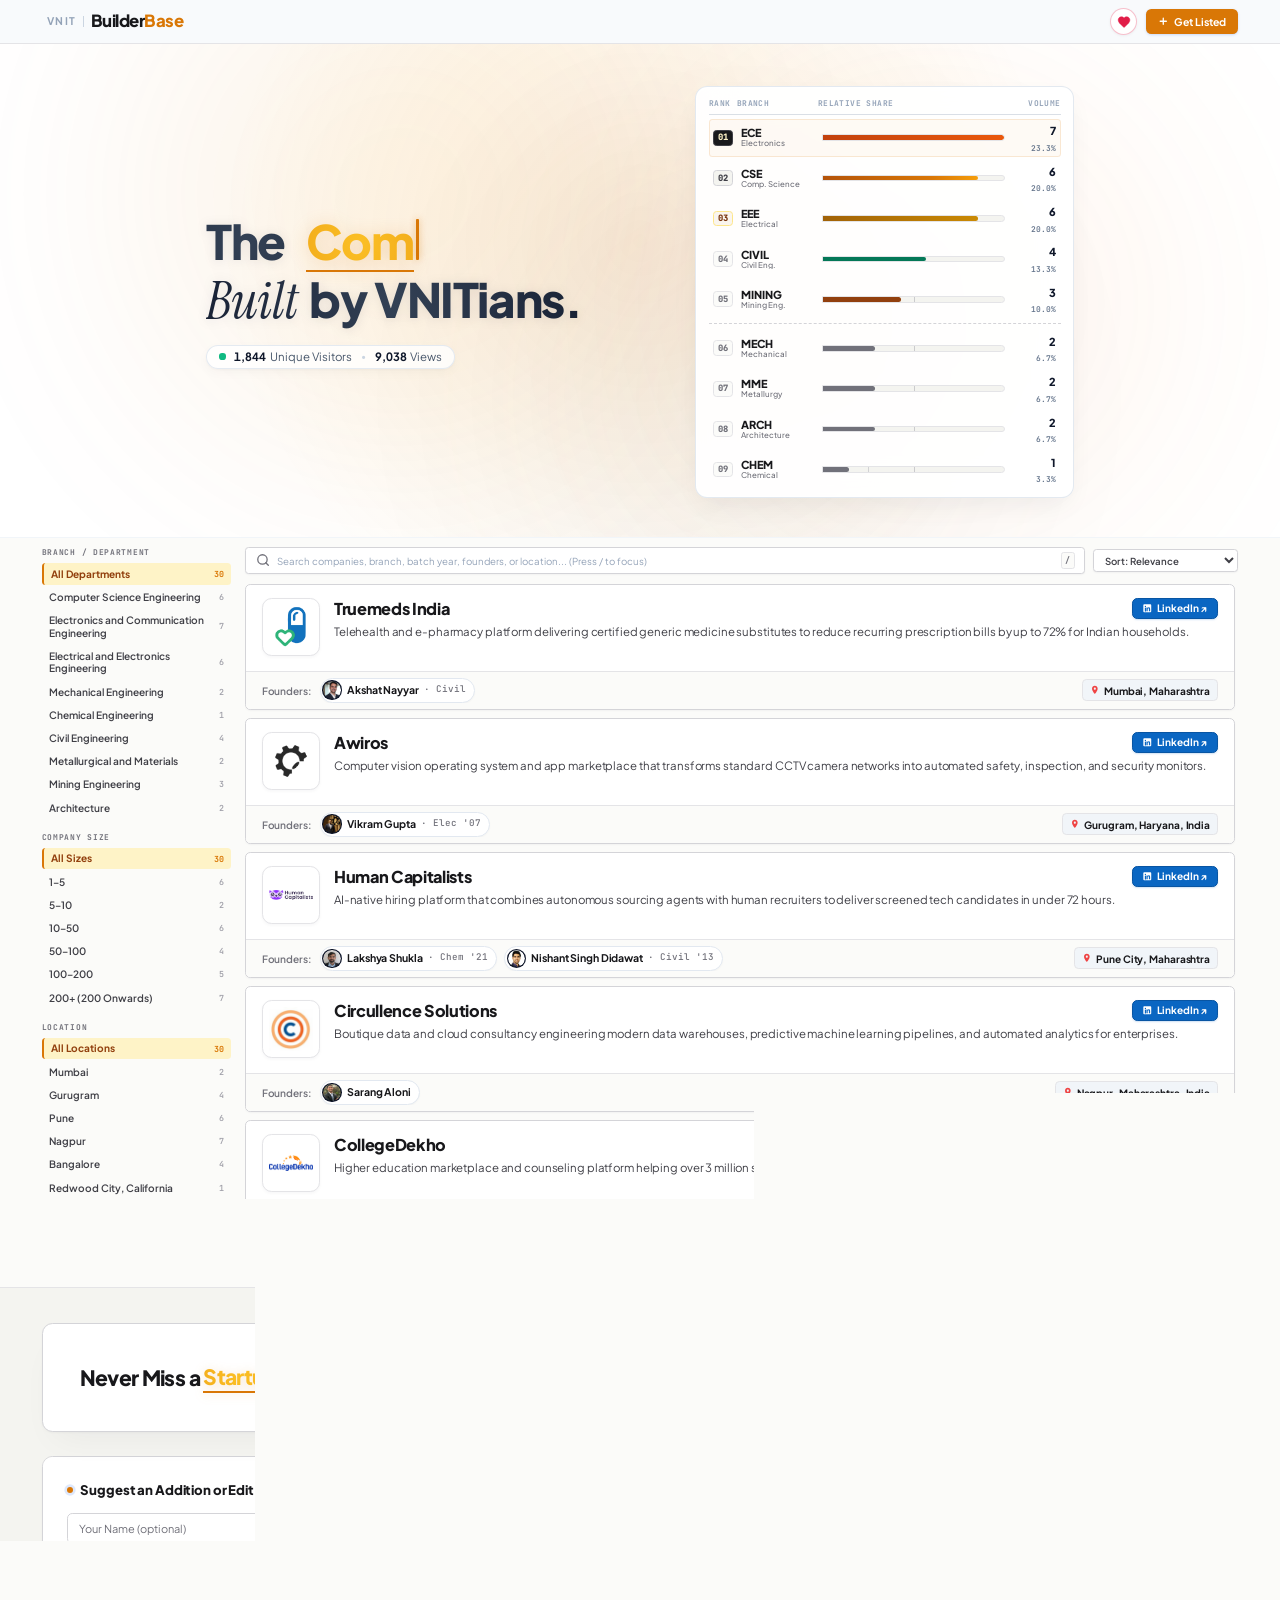
==== index.html @ 5eec4cd0 "Fix CSE leaderboard volume count to 6 and make ranking, volume, and percentage 100% dynamic" ====
<!DOCTYPE html>
<html lang="en">

<head>
  <meta charset="UTF-8">
  <meta name="viewport" content="width=device-width, initial-scale=1.0, viewport-fit=cover">
  <title>VNIT BuilderBase — Startups, Products & Alumni Creators</title>
  <meta name="description"
    content="The definitive discovery base of startups, products, and ventures built by VNIT alumni.">
  <meta name="theme-color" content="#000000">

  <!-- Open Graph -->
  <meta property="og:title" content="VNIT BuilderBase — Startups, Products & Alumni Creators">
  <meta property="og:description"
    content="The definitive discovery base of startups, products, and ventures built by VNIT alumni.">
  <meta property="og:type" content="website">

  <!-- Typography: Plus Jakarta Sans & JetBrains Mono -->
  <link rel="preconnect" href="https://fonts.googleapis.com">
  <link rel="preconnect" href="https://fonts.gstatic.com" crossorigin>
  <link
    href="https://fonts.googleapis.com/css2?family=Instrument+Serif:ital@0;1&family=JetBrains+Mono:wght@400;500;600;700;800&family=Plus+Jakarta+Sans:ital,wght@0,400;0,500;0,600;0,700;0,800;1,400;1,500;1,600;1,700;1,800&display=swap"
    rel="stylesheet">

  <!-- Core Design System Stylesheet -->
  <link rel="stylesheet" href="css/style.css?v=dock_spacing_v3">

  <!-- Production Build: Buy Me a Coffee Integration 2026-10-12 -->
</head>

<body>

  <!-- TOP NAVBAR -->
  <nav class="nav-wrap" aria-label="Main Navigation">
    <div class="nav-inner">
      <div class="nav-left">
        <a href="#" class="brand-home-anchor" id="brandHomeAnchor" onclick="handleBrandHomeClick(event)" aria-label="VNIT BuilderBase Home - Reset Filters">
          <span class="brand-vnit-tag">VNIT</span>
          <span class="brand-product-title">Builder<span class="brand-accent-text">Base</span></span>
        </a>
      </div>
      <div class="nav-actions">
        <button class="btn-support-nav" id="navSupportBtn" onclick="openContributionModal()" title="Support & Keep VNIT Startups Free" aria-label="Support VNIT Startups">
          <svg class="heart-icon-nav" width="16" height="16" viewBox="0 0 24 24" fill="#E11D48" stroke="#E11D48" stroke-width="0.8" aria-hidden="true">
            <path d="M12 21.35l-1.45-1.32C5.4 15.36 2 12.28 2 8.5 2 5.42 4.42 3 7.5 3c1.74 0 3.41.81 4.5 2.09C13.09 3.81 14.76 3 16.5 3 19.48 3 22 5.42 22 8.5c0 3.78-3.4 6.86-8.55 11.54L12 21.35z"/>
          </svg>
        </button>
        <button class="btn-submit btn-submit-nav" id="navSubmitBtn" onclick="openSubmissionModal()">
          <svg width="12" height="12" viewBox="0 0 24 24" fill="none" stroke="currentColor" stroke-width="3"
            stroke-linecap="round" aria-hidden="true">
            <path d="M12 5v14M5 12h14"></path>
          </svg>
          Get Listed
        </button>
      </div>
    </div>
  </nav>

  <!-- HERO WRAPPER WITH PURE SILK GLACIAL AURORA GRADIENT MESH -->
  <div class="hero-wrapper" id="heroWrapper">
    <!-- BACKGROUND AMBIENT STAGE (PURE SMOOTH GLACIAL AURORA GRADIENT + DITHERING NOISE SHIELD) -->
    <div class="ambient-background-stage" id="ambientStage" aria-hidden="true">
      <!-- DITHERING NOISE OVERLAY (PREVENTS GRADIENT BANDING) -->
      <div class="ambient-noise-shield" id="noiseShield"></div>

      <!-- GLACIAL AURORA ORBS (ORGANIC PRIME-NUMBER DURATION CYCLES: 29s, 37s, 43s) -->
      <div class="aurora-orbs-wrap" id="layerAurora">
        <div class="aurora-orb orb-cobalt"></div>
        <div class="aurora-orb orb-cyan"></div>
        <div class="aurora-orb orb-violet"></div>
      </div>

      <!-- INTERACTIVE CURSOR SPOTLIGHT WAKE (HOVERS AND MOVES WITH MOUSE) -->
      <div class="spotlight-wrap" id="layerSpotlight"></div>
    </div>

    <header class="hero-container" id="heroContainer">
      <div class="hero-left-col">
        <h1 class="hero-headline" id="mainHeroHeadline">
          <span class="headline-plane-static headline-word-the" id="planeTop">The</span>
          <span class="headline-dynamic-wrap"><span class="headline-accent-plane" id="heroDynamicWord">Startups</span><span class="hero-typing-caret" id="heroCaret" aria-hidden="true"></span></span><br>
          <span class="headline-plane-static" id="planeBottom"><em class="headline-word-built">Built</em> by VNITians.</span>
        </h1>

        <!-- Live Social Proof Telemetry Badge -->
        <div class="hero-telemetry-badge" id="heroTelemetryBadge">
          <span class="telemetry-live-dot" aria-hidden="true"></span>
          <span class="telemetry-stat"><strong id="uniqueVisitorsCounter">1,843</strong> Unique Visitors</span>
          <span class="telemetry-sep">•</span>
          <span class="telemetry-stat"><strong id="pageViewsCounter">8,995</strong> Views</span>
        </div>
      </div>

      <!-- 9-DEPARTMENT FOUNDER TELEMETRY LEADERBOARD -->
      <section class="hero-leaderboard-wrap" id="heroLeaderboardWrap" aria-label="Startups by Branch Leaderboard">
        <div class="leaderboard-card">
          <div class="leaderboard-col-heads">
            <span>RANK</span>
            <span>BRANCH</span>
            <span>RELATIVE SHARE</span>
            <span class="col-head-r">VOLUME</span>
          </div>

          <div class="leaderboard-list" id="heroLeaderboardList">
            <!-- 01. ECE -->
            <div class="leaderboard-row is-leader">
              <span class="leaderboard-rank rank-01">01</span>
              <div class="leaderboard-branch-info">
                <span class="leaderboard-branch-code">ECE</span>
                <span class="leaderboard-branch-sub">Electronics</span>
              </div>
              <div class="leaderboard-track">
                <div class="leaderboard-bar bar-ece" data-pct="100" data-count="7" style="width: 100%;"></div>
              </div>
              <div class="leaderboard-metrics">
                <span class="leaderboard-val-count">7</span><br>
                <span class="leaderboard-val-share">23.3%</span>
              </div>
            </div>

            <!-- 02. CSE -->
            <div class="leaderboard-row is-leader">
              <span class="leaderboard-rank rank-02">02</span>
              <div class="leaderboard-branch-info">
                <span class="leaderboard-branch-code">CSE</span>
                <span class="leaderboard-branch-sub">Comp. Science</span>
              </div>
              <div class="leaderboard-track">
                <div class="leaderboard-bar bar-cse" data-pct="85.7" data-count="6" style="width: 85.7%;"></div>
              </div>
              <div class="leaderboard-metrics">
                <span class="leaderboard-val-count">6</span><br>
                <span class="leaderboard-val-share">20.0%</span>
              </div>
            </div>

            <!-- 03. EEE -->
            <div class="leaderboard-row">
              <span class="leaderboard-rank rank-03">03</span>
              <div class="leaderboard-branch-info">
                <span class="leaderboard-branch-code">EEE</span>
                <span class="leaderboard-branch-sub">Electrical</span>
              </div>
              <div class="leaderboard-track">
                <div class="leaderboard-bar bar-eee" data-pct="85.7" data-count="6" style="width: 85.7%;"></div>
              </div>
              <div class="leaderboard-metrics">
                <span class="leaderboard-val-count">6</span><br>
                <span class="leaderboard-val-share">20.0%</span>
              </div>
            </div>

            <!-- 04. CIVIL -->
            <div class="leaderboard-row">
              <span class="leaderboard-rank rank-standard">04</span>
              <div class="leaderboard-branch-info">
                <span class="leaderboard-branch-code">CIVIL</span>
                <span class="leaderboard-branch-sub">Civil Eng.</span>
              </div>
              <div class="leaderboard-track">
                <div class="leaderboard-bar bar-civil" data-pct="57.1" data-count="4" style="width: 57.1%;"></div>
              </div>
              <div class="leaderboard-metrics">
                <span class="leaderboard-val-count">4</span><br>
                <span class="leaderboard-val-share">13.3%</span>
              </div>
            </div>

            <!-- 05. MINING -->
            <div class="leaderboard-row">
              <span class="leaderboard-rank rank-standard">05</span>
              <div class="leaderboard-branch-info">
                <span class="leaderboard-branch-code">MINING</span>
                <span class="leaderboard-branch-sub">Mining Eng.</span>
              </div>
              <div class="leaderboard-track">
                <div class="leaderboard-bar bar-mining" data-pct="42.9" data-count="3" style="width: 42.9%;"></div>
              </div>
              <div class="leaderboard-metrics">
                <span class="leaderboard-val-count">3</span><br>
                <span class="leaderboard-val-share">10.0%</span>
              </div>
            </div>

            <!-- Dashed Tier Divider -->
            <div class="leaderboard-tier-divider"></div>

            <!-- 06. MECH -->
            <div class="leaderboard-row">
              <span class="leaderboard-rank rank-standard">06</span>
              <div class="leaderboard-branch-info">
                <span class="leaderboard-branch-code">MECH</span>
                <span class="leaderboard-branch-sub">Mechanical</span>
              </div>
              <div class="leaderboard-track">
                <div class="leaderboard-bar bar-mech" data-pct="28.6" data-count="2" style="width: 28.6%;"></div>
              </div>
              <div class="leaderboard-metrics">
                <span class="leaderboard-val-count">2</span><br>
                <span class="leaderboard-val-share">6.7%</span>
              </div>
            </div>

            <!-- 07. MME -->
            <div class="leaderboard-row">
              <span class="leaderboard-rank rank-standard">07</span>
              <div class="leaderboard-branch-info">
                <span class="leaderboard-branch-code">MME</span>
                <span class="leaderboard-branch-sub">Metallurgy</span>
              </div>
              <div class="leaderboard-track">
                <div class="leaderboard-bar bar-mme" data-pct="28.6" data-count="2" style="width: 28.6%;"></div>
              </div>
              <div class="leaderboard-metrics">
                <span class="leaderboard-val-count">2</span><br>
                <span class="leaderboard-val-share">6.7%</span>
              </div>
            </div>

            <!-- 08. ARCH -->
            <div class="leaderboard-row">
              <span class="leaderboard-rank rank-standard">08</span>
              <div class="leaderboard-branch-info">
                <span class="leaderboard-branch-code">ARCH</span>
                <span class="leaderboard-branch-sub">Architecture</span>
              </div>
              <div class="leaderboard-track">
                <div class="leaderboard-bar bar-arch" data-pct="28.6" data-count="2" style="width: 28.6%;"></div>
              </div>
              <div class="leaderboard-metrics">
                <span class="leaderboard-val-count">2</span><br>
                <span class="leaderboard-val-share">6.7%</span>
              </div>
            </div>

            <!-- 09. CHEM -->
            <div class="leaderboard-row">
              <span class="leaderboard-rank rank-standard">09</span>
              <div class="leaderboard-branch-info">
                <span class="leaderboard-branch-code">CHEM</span>
                <span class="leaderboard-branch-sub">Chemical</span>
              </div>
              <div class="leaderboard-track">
                <div class="leaderboard-bar bar-chem" data-pct="14.3" data-count="1" style="width: 14.3%;"></div>
              </div>
              <div class="leaderboard-metrics">
                <span class="leaderboard-val-count">1</span><br>
                <span class="leaderboard-val-share">3.3%</span>
              </div>
            </div>
          </div>
        </div>
      </section>
    </header>
  </div>

  <!-- 3-COLUMN WORKBENCH -->
  <main class="main-workbench" id="mainWorkbench">

    <!-- LEFT FACET FILTER RAIL -->
    <aside class="filter-rail" aria-label="Filters Rail">

      <!-- 1. Branch / Department -->
      <div>
        <div class="filter-group-title">Branch / Department</div>
        <div class="facet-list">
          <div class="facet-item active" onclick="toggleFacet('branch', 'ALL')">
            <span>All Departments</span>
            <span class="facet-count" id="branchAllCount">32</span>
          </div>
          <div class="facet-item" onclick="toggleFacet('branch', 'Computer Science')">
            <span>Computer Science Engineering</span>
            <span class="facet-count" id="branchCSECount">8</span>
          </div>
          <div class="facet-item" onclick="toggleFacet('branch', 'Electronics')">
            <span>Electronics and Communication Engineering</span>
            <span class="facet-count" id="branchECECount">7</span>
          </div>
          <div class="facet-item" onclick="toggleFacet('branch', 'Electrical')">
            <span>Electrical and Electronics Engineering</span>
            <span class="facet-count" id="branchEEECount">6</span>
          </div>
          <div class="facet-item" onclick="toggleFacet('branch', 'Mechanical')">
            <span>Mechanical Engineering</span>
            <span class="facet-count" id="branchMechCount">2</span>
          </div>
          <div class="facet-item" onclick="toggleFacet('branch', 'Chemical')">
            <span>Chemical Engineering</span>
            <span class="facet-count" id="branchChemCount">1</span>
          </div>
          <div class="facet-item" onclick="toggleFacet('branch', 'Civil')">
            <span>Civil Engineering</span>
            <span class="facet-count" id="branchCivilCount">4</span>
          </div>
          <div class="facet-item" onclick="toggleFacet('branch', 'Metallurgy')">
            <span>Metallurgical and Materials</span>
            <span class="facet-count" id="branchMetCount">2</span>
          </div>
          <div class="facet-item" onclick="toggleFacet('branch', 'Mining')">
            <span>Mining Engineering</span>
            <span class="facet-count" id="branchMiningCount">3</span>
          </div>
          <div class="facet-item" onclick="toggleFacet('branch', 'Architecture')">
            <span>Architecture</span>
            <span class="facet-count" id="branchArchCount">2</span>
          </div>
        </div>
      </div>

      <!-- 2. Company Size -->
      <div>
        <div class="filter-group-title">Company Size</div>
        <div class="facet-list">
          <div class="facet-item active" onclick="toggleFacet('team', 'ALL')">
            <span>All Sizes</span>
            <span class="facet-count" id="teamAllCount">32</span>
          </div>
          <div class="facet-item" onclick="toggleFacet('team', '1-5')">
            <span>1–5</span>
            <span class="facet-count" id="team15Count">6</span>
          </div>
          <div class="facet-item" onclick="toggleFacet('team', '5-10')">
            <span>5–10</span>
            <span class="facet-count" id="team510Count">2</span>
          </div>
          <div class="facet-item" onclick="toggleFacet('team', '10-50')">
            <span>10–50</span>
            <span class="facet-count" id="team1050Count">8</span>
          </div>
          <div class="facet-item" onclick="toggleFacet('team', '50-100')">
            <span>50–100</span>
            <span class="facet-count" id="team50100Count">4</span>
          </div>
          <div class="facet-item" onclick="toggleFacet('team', '100-200')">
            <span>100–200</span>
            <span class="facet-count" id="team100200Count">5</span>
          </div>
          <div class="facet-item" onclick="toggleFacet('team', '200+')">
            <span>200+ (200 Onwards)</span>
            <span class="facet-count" id="team200Count">7</span>
          </div>
        </div>
      </div>

      <!-- 3. Location -->
      <div>
        <div class="filter-group-title">Location</div>
        <div class="facet-list">
          <div class="facet-item active" onclick="toggleFacet('location', 'ALL')">
            <span>All Locations</span>
            <span class="facet-count" id="locAllCount">32</span>
          </div>
          <div class="facet-item" onclick="toggleFacet('location', 'Mumbai')">
            <span>Mumbai</span>
            <span class="facet-count" id="locMumbaiCount">2</span>
          </div>
          <div class="facet-item" onclick="toggleFacet('location', 'Gurugram')">
            <span>Gurugram</span>
            <span class="facet-count" id="locGurugramCount">4</span>
          </div>
          <div class="facet-item" onclick="toggleFacet('location', 'Pune')">
            <span>Pune</span>
            <span class="facet-count" id="locPuneCount">8</span>
          </div>
          <div class="facet-item" onclick="toggleFacet('location', 'Nagpur')">
            <span>Nagpur</span>
            <span class="facet-count" id="locNagpurCount">7</span>
          </div>
          <div class="facet-item" onclick="toggleFacet('location', 'Bangalore')">
            <span>Bangalore</span>
            <span class="facet-count" id="locBangaloreCount">6</span>
          </div>
          <div class="facet-item" onclick="toggleFacet('location', 'Redwood City, California')">
            <span>Redwood City, California</span>
            <span class="facet-count" id="locRedwoodCount">1</span>
          </div>
        </div>
      </div>

    </aside>

    <!-- CENTER STREAM (Stage 1 Cards Feed) -->
    <section class="stream-container">
      
      <!-- CONTEXTUAL SEARCH & SORT TOOLBAR ON TOP OF STAGE 1 LIST -->
      <div class="stream-toolbar">
        <div class="stream-search-wrap">
          <div class="stream-search-icon">
            <svg width="16" height="16" viewBox="0 0 24 24" fill="none" stroke="currentColor" stroke-width="2.2"
              stroke-linecap="round" stroke-linejoin="round">
              <circle cx="11" cy="11" r="8"></circle>
              <line x1="21" y1="21" x2="16.65" y2="16.65"></line>
            </svg>
          </div>
          <input type="text" id="searchInput" class="stream-search-input"
            placeholder="Search companies, branch, batch year, founders, or location... (Press / to focus)"
            oninput="executeSearch()" autocomplete="off">
          <kbd class="stream-search-kbd">/</kbd>
        </div>

        <div class="mobile-controls-row">
          <!-- Mobile Filter Trigger -->
          <button class="btn-filter-mobile" id="mobileFilterTriggerBtn" onclick="openMobileFilterModal()">
            <svg width="18" height="18" viewBox="0 0 24 24" fill="none" stroke="currentColor" stroke-width="2"><line x1="4" y1="21" x2="4" y2="14"></line><line x1="4" y1="10" x2="4" y2="3"></line><line x1="12" y1="21" x2="12" y2="12"></line><line x1="12" y1="8" x2="12" y2="3"></line><line x1="20" y1="21" x2="20" y2="16"></line><line x1="20" y1="12" x2="20" y2="3"></line><line x1="1" y1="14" x2="7" y2="14"></line><line x1="9" y1="8" x2="15" y2="8"></line><line x1="17" y1="16" x2="23" y2="16"></line></svg>
            Filters <span id="mobileActiveCount" style="background:#E2E8F0; padding:2px 6px; border-radius:6px; font-size:12px; margin-left:4px; display:none;">0</span>
          </button>

          <div class="stream-sort-wrap">
            <select class="sort-select" id="sortSelect" onchange="handleSortChange(this.value)">
              <option value="relevance">Sort: Relevance</option>
              <option value="latest">Sort: Latest to Oldest</option>
              <option value="oldest">Sort: Oldest to Latest</option>
              <option value="alphabetical">Sort: Alphabetical (A-Z)</option>
            </select>
          </div>
        </div>
      </div>

      <div class="stream-cards-list" id="cardsContainer">
        <!-- Injected via JavaScript Render Engine -->
      </div>
    </section>

    <!-- 3. RIGHT STAGE 2 IN-PLACE INSPECTION PANE (Desktop Side-Column / Mobile Native Bottom Sheet) -->
    <aside class="inspection-column" id="inspectionDrawer" aria-label="Startup Details Inspection Panel" onclick="if (event.target === this) closeDrawer();">
      <div class="inspection-column-inner" id="drawerSheet" onclick="event.stopPropagation();">
        <div class="stage2-grip" aria-hidden="true" onclick="if (window.innerWidth <= 960) closeDrawer();"></div>
        <!-- Header -->
        <div class="stage2-header" id="drawerHeader">
          <div id="drawerTitleBlock" style="display: flex; align-items: center; gap: 14px;">
            <div id="stage2LogoTile" class="card-monogram-tile" style="width: 46px; height: 46px; flex-shrink: 0; background: #FFFFFF; padding: 4px; border: 1px solid #E2E8F0; border-radius: 8px;">
              <img id="stage2LogoImg" src="./assets/logos/truemeds-india.png" alt="Company Logo" class="card-logo-img" style="object-fit: contain; width: 100%; height: 100%;">
            </div>
            <div>
              <h2 class="stage2-title" id="stage2Title">Truemeds India</h2>
            </div>
          </div>
          <button class="stage2-close-btn" onclick="closeDrawer()" title="Close Inspection (Esc)">✕</button>
        </div>

        <!-- Body -->
        <div class="stage2-body" id="drawerBodyContent">
          <!-- Injected dynamically via renderDrawer() -->
        </div>

        <!-- Footer -->
        <div class="stage2-footer" id="drawerFooterContent">
          <!-- Injected dynamically via renderDrawer() -->
        </div>
      </div>
    </aside>

  </main>

  <!-- DEDICATED COMMUNITY ECOSYSTEM DOCK (Attached at the end) -->
  <footer class="ecosystem-dock-section" id="communityDock">
    <div class="ecosystem-dock-inner">

      <!-- 1. The VNIT Dispatch (Newsletter Callout - Architectural Studio Ledger) -->
      <div class="studio-dispatch-card" id="newsletterCard">
        <!-- Left: Editorial Context & Narrative -->
        <div class="dispatch-left" id="dispatchLeftContent">
          <h2 class="dispatch-title">Never Miss a <span class="dispatch-dynamic-wrap"><span class="dispatch-accent-plane" id="dispatchDynamicWord">Startup</span><span class="dispatch-typing-caret" id="dispatchCaret" aria-hidden="true"></span></span> <em class="headline-word-built">Built</em> by a VNITian.</h2>
        </div>

        <!-- Right: Architectural Action Capsule -->
        <div class="dispatch-right" id="dispatchRightContent">
          <!-- Active Form Capsule (Architecture 1: Adaptive Morph) -->
          <form class="dispatch-capsule" id="newsletterFormCapsule" onsubmit="handleNewsletterSubmit(event)">
            <div class="dispatch-input-wrap">
              <div class="dispatch-icon" aria-hidden="true">
                <svg width="17" height="17" viewBox="0 0 24 24" fill="none" stroke="currentColor" stroke-width="2" stroke-linecap="round" stroke-linejoin="round">
                  <rect width="20" height="16" x="2" y="4" rx="2"></rect>
                  <path d="m22 7-8.97 5.7a1.94 1.94 0 0 1-2.06 0L2 7"></path>
                </svg>
              </div>
              <input type="email" id="newsletterEmail" class="dispatch-input" required
                placeholder="your.name@gmail.com" autocomplete="email">
            </div>
            <button type="submit" class="dispatch-action-btn" id="newsletterSubmitBtn">
              <span>Send me Updates</span>
              <svg width="14" height="14" viewBox="0 0 24 24" fill="none" stroke="currentColor" stroke-width="2.5"><path d="M5 12h14M12 5l7 7-7 7"></path></svg>
            </button>
          </form>
        </div>

        <!-- Confirmed In-Situ State (Shows ONLY REGISTRATION CONFIRMED & You're on the list.) -->
        <div class="dispatch-success-slate" id="newsletterSuccessState">
          <div class="dispatch-success-kicker">
            <span class="dispatch-success-dot"></span>
            <span>REGISTRATION CONFIRMED</span>
          </div>
          <div class="dispatch-success-title">You're on the list.</div>
          <button type="button" class="dispatch-change-email-btn" onclick="resetNewsletterForm()">Change email</button>
        </div>
      </div>

      <!-- 2. Finalized Variation 14: Unified Split Command Dock -->
      <div class="unified-dock-card">
        <div class="dock-split-body">
          
          <!-- Suggest an Addition or Edit (Community & Directory Team Flow) -->
          <div class="dock-left-panel">
            <div class="dock-panel-header">
              <div class="dock-panel-title">
                <span class="dock-dot-indicator blue"></span>
                <span>Suggest an Addition or Edit</span>
              </div>
              <span class="dock-badge-pill blue">COMMUNITY DESK</span>
            </div>

            <!-- Form Body Wrap -->
            <div id="feedbackFormWrap" style="display: flex; flex-direction: column; gap: 12px;">
              <!-- Step 1: Identity Row (Name & Email) -->
              <div class="dock-meta-row">
                <input type="text" id="feedbackName" class="dock-sub-input" placeholder="Your Name (optional)">
                <input type="email" id="feedbackEmail" class="dock-sub-input" placeholder="Email / Gmail (for reply)">
              </div>

              <!-- Step 2: Message Canvas -->
              <div class="hero-compose-box">
                <textarea id="feedbackInput" class="dock-hero-textarea" rows="4" placeholder="Spotted an unlisted founder, a batch correction, or have feedback? Share your notes with the directory team..."></textarea>
              </div>

              <!-- Step 3: Action Row (Send Button) -->
              <div class="dock-action-row">
                <button type="button" class="dock-anchored-btn" id="feedbackSubmitBtn" onclick="sendMakerFeedback()">
                  Send to Team ↗
                </button>
              </div>
            </div>

            <!-- In-situ Confirmation State (Smooth in-place confirmation, zero browser alert popups) -->
            <div class="dispatch-success-slate" id="feedbackSuccessState" style="display:none; padding: 20px 16px; flex-direction:column; align-items:flex-start; gap:8px;">
              <div class="dispatch-success-kicker">
                <span class="dispatch-success-dot"></span>
                <span>NOTE RECEIVED</span>
              </div>
              <div class="dispatch-success-title" style="font-size:17px;">Thanks! We've received your note.</div>
              <p style="color:var(--ink-secondary); font-size:13px; line-height:1.4; margin:4px 0 12px 0;">Our directory team reviews community suggestions regularly and will follow up if you left your email.</p>
              <button type="button" class="dispatch-change-email-btn" onclick="resetMakerFeedback()">Send another note</button>
            </div>
          </div>

        </div>
      </div>

    </div>

    <!-- Institutional Footer Bar with Compliance Links -->
    <div class="site-footer">
      <div class="footer-inner">
        <div class="footer-institution">VISVESVARAYA NATIONAL INSTITUTE OF TECHNOLOGY</div>
        <div class="footer-legal-links">
          <a href="javascript:void(0)" onclick="openLegalModal('terms')">Terms of Service</a>
          <span class="footer-dot" aria-hidden="true">•</span>
          <a href="javascript:void(0)" onclick="openLegalModal('privacy')">Privacy Policy</a>
          <span class="footer-dot" aria-hidden="true">•</span>
          <a href="javascript:void(0)" onclick="openLegalModal('refund')">Refund & Cancellation</a>
          <span class="footer-dot" aria-hidden="true">•</span>
          <a href="javascript:void(0)" onclick="openLegalModal('contact')">Contact Us</a>
        </div>
      </div>
      <div class="footer-byline-bar">
        <span class="byline-prefix">Designed &amp; built by</span>
        <button type="button" class="byline-maker-btn" onclick="openColophonModal()" aria-label="About the Maker Nandan Bhole">Nandan Bhole</button>
      </div>
    </div>
  </footer>

  <!-- SUBMISSION MODAL (Variation 01: Architectural Studio Ledger) -->
  <div class="modal-backdrop" id="submissionModal" onclick="closeSubmissionModal(event)">
    <div class="modal-container modal-studio" role="dialog" aria-modal="true" aria-labelledby="submissionModalTitle"
      onclick="event.stopPropagation()">
      <button type="button" class="studio-close-btn" onclick="closeSubmissionModal()" aria-label="Close">&times;</button>

      <!-- Left Rail: Architectural Context (No Quality Verified block) -->
      <div class="studio-left">
        <div>
          <h2 class="studio-title" id="submissionModalTitle">Get your startup listed. 30 seconds.</h2>
          <p class="studio-sub" id="submissionModalSub">Takes under 30 seconds. Join 30+ alumni founders putting VNIT on the global startup frontier.</p>
        </div>
      </div>

      <!-- Right Rail: Form and In-Situ Success Transition -->
      <div class="studio-right">
        <!-- Step 1: four details, top to bottom -->
        <form id="submissionForm" onsubmit="handleStartupSubmission(event)">
          <!-- Honeypot -->
          <input type="text" id="anti_spam_fax" style="display:none;" tabindex="-1" autocomplete="off">

          <div class="studio-group">
            <div class="studio-label-row">
              <label class="studio-label" for="sub_name">Your name</label>
              <span class="studio-hint">01</span>
            </div>
            <input type="text" id="sub_name" class="studio-input" required maxlength="80" autocomplete="name"
              placeholder="e.g. Rahul Sharma">
          </div>

          <div class="studio-group">
            <div class="studio-label-row">
              <label class="studio-label" for="sub_company_name">Startup name</label>
              <span class="studio-hint">02</span>
            </div>
            <input type="text" id="sub_company_name" class="studio-input" required maxlength="120"
              autocomplete="organization" placeholder="e.g. Orbital Dynamics">
          </div>

          <div class="studio-group">
            <div class="studio-label-row">
              <label class="studio-label" for="sub_website">Website link</label>
              <span class="studio-hint">03</span>
            </div>
            <input type="text" inputmode="url" id="sub_website" class="studio-input" required maxlength="200"
              autocomplete="url" placeholder="orbitaldynamics.space" oninput="this.setCustomValidity('')">
          </div>

          <div class="studio-group">
            <div class="studio-label-row">
              <label class="studio-label" for="sub_email">Your Gmail / email</label>
              <span class="studio-hint">04</span>
            </div>
            <input type="email" id="sub_email" class="studio-input" required maxlength="120" autocomplete="email"
              placeholder="rahul@gmail.com">
          </div>

          <div class="form-error" id="submissionError" role="alert" hidden></div>

          <button type="submit" class="studio-btn" id="submitFormBtn">
            <span>Submit for Listing</span>
            <svg width="14" height="14" viewBox="0 0 24 24" fill="none" stroke="currentColor" stroke-width="2.5"><path d="M5 12h14M12 5l7 7-7 7"></path></svg>
          </button>
        </form>

        <!-- Step 2: confirmation, shown in place of the form -->
        <div class="submit-success" id="submissionSuccess" hidden>
          <!-- Visual Trust Symbol 1: Encapsulated Emerald Checkmark with soft halo -->
          <div class="submit-success-icon" aria-hidden="true">
            <svg width="24" height="24" viewBox="0 0 24 24" fill="none" stroke="currentColor" stroke-width="2.8"
              stroke-linecap="round" stroke-linejoin="round">
              <path d="M4.5 12.75l6 6 9-11.5"></path>
            </svg>
          </div>

          <!-- Personal Warm Gratitude -->
          <div class="submit-success-head">
            <h3 class="submit-success-title" id="submissionSuccessTitle">Thanks!</h3>
            <p class="submit-success-meta" id="submissionSuccessMeta">We've received <strong class="submit-success-company" id="submissionSuccessCompany">Your Startup</strong>. We'll verify your details and email you once your company is live.</p>
          </div>

          <!-- 3-Stage Progress Timeline / Stepper -->
          <div class="submission-stepper" aria-label="Submission progress lifecycle">
            <div class="stepper-step step-done">
              <div class="step-badge" title="Completed">
                <svg width="11" height="11" viewBox="0 0 24 24" fill="none" stroke="currentColor" stroke-width="3.2" stroke-linecap="round" stroke-linejoin="round">
                  <path d="M5 13l4 4L19 7"></path>
                </svg>
              </div>
              <div class="step-name">Submitted</div>
            </div>
            <div class="stepper-connector connector-done"></div>
            <div class="stepper-step step-active">
              <div class="step-badge" title="In Progress">
                <span class="step-pulse-dot"></span>
              </div>
              <div class="step-name">Review</div>
            </div>
            <div class="stepper-connector connector-pending"></div>
            <div class="stepper-step step-pending">
              <div class="step-badge" title="Upcoming">
                <svg width="11" height="11" viewBox="0 0 24 24" fill="none" stroke="currentColor" stroke-width="2.2" stroke-linecap="round" stroke-linejoin="round">
                  <circle cx="12" cy="12" r="10"></circle>
                  <path d="M12 2a14.5 14.5 0 0 0 0 20 14.5 14.5 0 0 0 0-20"></path>
                  <path d="M2 12h20"></path>
                </svg>
              </div>
              <div class="step-name">Published Live</div>
            </div>
          </div>

          <!-- Direct Notification Channel Card -->
          <div class="submission-email-card">
            <div class="email-card-icon" aria-hidden="true">
              <svg width="18" height="18" viewBox="0 0 24 24" fill="none" stroke="currentColor" stroke-width="2" stroke-linecap="round" stroke-linejoin="round">
                <rect width="20" height="16" x="2" y="4" rx="2"></rect>
                <path d="m22 7-8.97 5.7a1.94 1.94 0 0 1-2.06 0L2 7"></path>
              </svg>
            </div>
            <div class="email-card-body">
              <div class="email-card-label">Direct Notification Channel</div>
              <div class="email-card-target" id="submissionSuccessEmail">you@gmail.com</div>
              <div class="email-card-hint">We'll email you here once your company is live.</div>
            </div>
          </div>

          <!-- Terminal Action Button -->
          <button type="button" class="studio-btn" id="submissionDoneBtn" onclick="closeSubmissionModal()">
            Done · Explore Directory
          </button>
        </div>
      </div>
    </div>
  </div>

  <!-- AWWWARDS CURSOR-FOLLOWING BRANCH INSPECTOR (DESKTOP) - VARIATION 04 APPLE NOTCH -->
  <aside id="branchHoverInspector" class="branch-hover-inspector" aria-hidden="true">
    <div class="bhi-notch"></div>
    <div class="bhi-list" id="bhiList">
      <!-- Injected startup names & logos only -->
    </div>
  </aside>

  <!-- JAVASCRIPT APPLICATION CORE -->
  <!-- Core Client Application Engine -->
  <script src="js/app.js?v=static_headline_vertex_v11"></script>

  <!-- MOBILE SIDE-BY-SIDE FILTER DRAWER (Left Slide-in Architecture) -->
  <div class="mobile-filter-overlay" id="mfOverlay" onclick="closeMobileFilterModal()"></div>
  <div class="mobile-filter-modal" id="mfModal" role="dialog" aria-modal="true" aria-label="Filters & Sorting">
    <div class="mf-header">
      <span class="mf-header-title">Filters & Sorting</span>
      <button type="button" class="mf-close" onclick="closeMobileFilterModal()" aria-label="Close filters">×</button>
    </div>
    
    <div class="mf-body">
      <!-- Left: Gray Background Tabs (Partition 1 with square brackets) -->
      <div class="mf-tabs-left" id="mfTabsList">
        <!-- Rendered via JS -->
      </div>
      
      <!-- Right: Continuous Checkbox Options (Partition 2) -->
      <div class="mf-options-right" id="mfOptionsList">
        <!-- Rendered via JS -->
      </div>
    </div>
    
    <div class="mf-footer">
      <button type="button" class="mf-btn-clear" onclick="clearMobileFilters()">Clear</button>
      <button type="button" class="mf-btn-apply" onclick="applyMobileFilters()">Show Results</button>
    </div>
  </div>

  <!-- FOUNDER PHOTO LIGHTBOX MODAL (Stage 2 Photo Preview) -->
  <div class="founder-photo-modal-backdrop" id="founderPhotoModal" role="dialog" aria-modal="true" aria-label="Founder Photo Preview" onclick="closeFounderPhotoModal(event)">
    <div class="founder-photo-modal-dialog" onclick="event.stopPropagation()">
      <button type="button" class="founder-photo-modal-close" onclick="closeFounderPhotoModal()" aria-label="Close photo preview">✕</button>
      <div class="founder-photo-modal-frame">
        <img id="founderPhotoModalImg" src="" alt="Founder Photo" class="founder-photo-modal-img">
      </div>
      <div class="founder-photo-modal-caption">
        <div class="founder-photo-modal-name" id="founderPhotoModalName"></div>
        <div class="founder-photo-modal-meta" id="founderPhotoModalMeta"></div>
      </div>
    </div>
  </div>

  <!-- CONTRIBUTION MODAL (Centered Modal on Desktop, Native Bottom Sheet on Mobile) -->
  <div class="contrib-modal-backdrop" id="contribModal" role="dialog" aria-modal="true" aria-label="Support VNIT Startups" onclick="handleContribBackdropClick(event)">
    <div class="contrib-modal-dialog" id="contribModalDialog">
      <!-- Mobile Pill Drag Handle -->
      <div class="contrib-sheet-handle" aria-hidden="true"></div>
      
      <!-- Close Button -->
      <button type="button" class="contrib-close-btn" onclick="closeContributionModal()" aria-label="Close contribution window">×</button>

      <div class="contrib-modal-body">
        <h3 class="dock-contribute-headline">
          Keep the Website <span class="dock-headline-highlight">100% Free and Updated</span> so VNITians Can Always Discover and Connect with Founders.
        </h3>

        <!-- Layout 1: Vertical Power Stack (Tiers & Reasons) -->
        <div class="dock-tiers-stack">
          <!-- Tier 1: ₹50 -->
          <div class="dock-tier-row" onclick="selectDonationAmt(50, this)">
            <div class="dock-tier-left">
              <div class="dock-tier-radio"><div class="dock-tier-radio-dot"></div></div>
              <span class="dock-tier-amt">₹50</span>
            </div>
            <span class="dock-tier-reason">Adds 2 new startups</span>
          </div>

          <!-- Tier 2: ₹150 (Default / Popular) -->
          <div class="dock-tier-row is-active" onclick="selectDonationAmt(150, this)">
            <div class="dock-tier-left">
              <div class="dock-tier-radio"><div class="dock-tier-radio-dot"></div></div>
              <span class="dock-tier-amt">₹150</span>
            </div>
            <span class="dock-tier-reason">Covers 1 week of server</span>
            <span class="dock-tier-badge">Popular</span>
          </div>

          <!-- Tier 3: ₹500 -->
          <div class="dock-tier-row" onclick="selectDonationAmt(500, this)">
            <div class="dock-tier-left">
              <div class="dock-tier-radio"><div class="dock-tier-radio-dot"></div></div>
              <span class="dock-tier-amt">₹500</span>
            </div>
            <span class="dock-tier-reason">Backs 1 month of servers and updates</span>
          </div>

          <!-- Tier 4: Custom -->
          <div class="dock-tier-row" id="dockCustomRow" onclick="selectCustomDonation(this)">
            <div class="dock-tier-left">
              <div class="dock-tier-radio"><div class="dock-tier-radio-dot"></div></div>
              <span class="dock-tier-amt">Custom</span>
            </div>
            <span class="dock-tier-reason" id="dockCustomReasonLabel">Enter any amount (₹)...</span>
          </div>

          <div class="dock-custom-input-wrap" id="dockCustomInputWrap">
            <input type="number" class="dock-custom-input" id="dockCustomAmtInput" placeholder="Enter amount in ₹ (e.g. 250)" oninput="updateCustomDonationVal(this.value)">
          </div>
        </div>

        <!-- Dynamic Action Button -->
        <a href="https://razorpay.me/@vnitbuilderbase" target="_blank" rel="noopener noreferrer" onclick="handleDonationLinkClick(event)" class="dock-btn-support" id="dockSupportBtn">
          Pay ₹150 via GPay / UPI / Cards ↗
        </a>

        <!-- Helpful Dynamic Step Hint -->
        <div id="dockStepHint" style="font-size: 11px; color: var(--ink-muted); text-align: center; margin-top: 8px; font-family: var(--font-mono); line-height: 1.4;">
          💡 Enter ₹150 on the Razorpay screen to complete via GPay / PhonePe / Cards
        </div>

        <!-- Finalized Reassurance Micro-Line -->
        <div class="dock-support-trust-row" style="margin-top: 10px;">
          <span style="color:#10B981;font-size:12px;">🛡️</span>
          <span>100% goes directly to server hosting & adding new startups</span>
        </div>
      </div>
    </div>
  </div>

  <!-- LEGAL & COMPLIANCE MODAL (Razorpay Compliance & Platform Documentation) -->
  <div class="legal-modal-backdrop" id="legalModal" role="dialog" aria-modal="true" aria-label="Legal & Platform Policies" onclick="handleLegalBackdropClick(event)">
    <div class="legal-modal-dialog" id="legalModalDialog" onclick="event.stopPropagation()">
      <div class="legal-modal-header">
        <div class="legal-modal-title-wrap">
          <span class="legal-modal-kicker">Platform Documentation</span>
          <h2 class="legal-modal-title" id="legalModalTitle">Terms of Service</h2>
        </div>
        <button type="button" class="legal-close-btn" onclick="closeLegalModal()" aria-label="Close legal modal">✕</button>
      </div>

      <!-- Tab Navigation -->
      <div class="legal-tabs-bar" role="tablist">
        <button type="button" class="legal-tab-btn is-active" id="legalTabTerms" onclick="switchLegalTab('terms')">Terms of Service</button>
        <button type="button" class="legal-tab-btn" id="legalTabPrivacy" onclick="switchLegalTab('privacy')">Privacy Policy</button>
        <button type="button" class="legal-tab-btn" id="legalTabRefund" onclick="switchLegalTab('refund')">Refund &amp; Cancellation</button>
        <button type="button" class="legal-tab-btn" id="legalTabContact" onclick="switchLegalTab('contact')">Contact Us</button>
      </div>

      <!-- Tab Content Panes -->
      <div class="legal-modal-body">
        <!-- 1. Terms Pane -->
        <div class="legal-tab-pane is-active" id="paneTerms">
          <div class="legal-section">
            <h4 class="legal-h4">1. Acceptance of Terms</h4>
            <p class="legal-p">By accessing or using VNIT BuilderBase (accessible at <code>vnit-builderbase.vercel.app</code>), you agree to be bound by these Terms of Service. If you do not agree with any part of these terms, please do not use the directory.</p>
          </div>
          <div class="legal-section">
            <h4 class="legal-h4">2. Platform Purpose &amp; Scope</h4>
            <p class="legal-p">VNIT BuilderBase is an independent educational and community initiative designed to discover, celebrate, and index startup ventures, digital products, and innovations founded or co-founded by alumni of Visvesvaraya National Institute of Technology (VNIT), Nagpur. It serves exclusively as a read-only digital reference directory and public research catalogue. The platform does not operate as a social network, and does not provide user profiles, user messaging, or chat services.</p>
          </div>
          <div class="legal-section">
            <h4 class="legal-h4">3. Directory Submissions &amp; Verification</h4>
            <p class="legal-p">Founders and community members may submit companies for inclusion via the submission portal. All submissions undergo manual review for accuracy before publishing. We reserve the right to decline or remove any listing that is fraudulent, misleading, or fails to meet community standards.</p>
          </div>
          <div class="legal-section">
            <h4 class="legal-h4">4. Intellectual Property</h4>
            <p class="legal-p">All brand logos, trademarks, and registered names displayed on the directory remain the intellectual property of their respective corporate owners. Their display on VNIT BuilderBase is strictly for editorial, informational, and identification purposes.</p>
          </div>
          <div class="legal-section">
            <h4 class="legal-h4">5. Limitation of Liability</h4>
            <p class="legal-p">VNIT BuilderBase is provided "as is" without warranties of any kind. We do not endorse any individual venture or guarantee investment or business outcomes resulting from directory connections.</p>
          </div>
        </div>

        <!-- 2. Privacy Pane -->
        <div class="legal-tab-pane" id="panePrivacy">
          <div class="legal-section">
            <h4 class="legal-h4">1. Information We Collect</h4>
            <p class="legal-p">We collect only information voluntarily submitted through our forms: company name, founder names, graduation batch/department, official website URLs, and submission contact emails. If you subscribe to our monthly dispatch, your email is securely stored solely for receiving updates.</p>
          </div>
          <div class="legal-section">
            <h4 class="legal-h4">2. Payment Security &amp; Processing</h4>
            <p class="legal-p">Voluntary contributions made on VNIT BuilderBase are handled securely through <strong>Razorpay Payment Gateway (PCI-DSS Level 1 Compliant)</strong>. <strong>We do not collect, store, or have access to any sensitive banking credentials, card numbers, or UPI PINs.</strong> All transactions are end-to-end encrypted under RBI and NPCI payment security standards.</p>
          </div>
          <div class="legal-section">
            <h4 class="legal-h4">3. How We Use Information</h4>
            <p class="legal-p">Information provided is used strictly to maintain the directory, verify alumni status, and communicate status updates regarding your company profile. We never sell, rent, monetize, or share your contact information with external marketing agencies.</p>
          </div>
          <div class="legal-section">
            <h4 class="legal-h4">4. Analytics &amp; Cookies</h4>
            <p class="legal-p">We use lightweight, privacy-friendly telemetry to monitor aggregate visitor counts and department engagement. No cross-site profiling or invasive ad-trackers are utilized on this platform.</p>
          </div>
        </div>

        <!-- 3. Refund Pane -->
        <div class="legal-tab-pane" id="paneRefund">
          <div class="legal-section">
            <h4 class="legal-h4">1. Nature of Voluntary Contributions</h4>
            <p class="legal-p">VNIT BuilderBase is a free community platform. All financial contributions made through our support modal are voluntary micro-donations dedicated 100% to cloud server hosting, domain fees, and continuous data updates.</p>
          </div>
          <div class="legal-section">
            <h4 class="legal-h4">2. Digital Service Delivery</h4>
            <p class="legal-p">All services and listing verifications are digital. Submission receipts and listings are delivered and verified electronically within 24 to 48 hours of review.</p>
          </div>
          <div class="legal-section">
            <h4 class="legal-h4">3. Refund Request Window (7 Days)</h4>
            <p class="legal-p">If you made a voluntary contribution by mistake, in an unintended amount, or without authorization, you are entitled to a full refund. You may request a refund within <strong>7 calendar days</strong> from the date of the transaction.</p>
          </div>
          <div class="legal-section">
            <h4 class="legal-h4">4. Refund Timeline &amp; Processing</h4>
            <p class="legal-p">To initiate a refund, please send an email to <strong><a href="mailto:vnitbuilderbase@gmail.com" class="legal-email-link">vnitbuilderbase@gmail.com</a></strong> with your <strong>Razorpay Payment ID</strong> and transaction date. Upon receipt, our team will review and approve the refund within 24 hours. The funds will be credited back to your original payment source (UPI account, Bank Account, or Card) within <strong>5 to 7 business days</strong> via Razorpay.</p>
          </div>
        </div>

        <!-- 4. Contact Pane -->
        <div class="legal-tab-pane" id="paneContact">
          <div class="legal-contact-grid">
            <div class="legal-contact-card">
              <span class="legal-contact-icon">📧</span>
              <div class="legal-contact-label">Official Support &amp; Inquiries</div>
              <a href="mailto:vnitbuilderbase@gmail.com" class="legal-contact-val">vnitbuilderbase@gmail.com</a>
              <span class="legal-contact-sub">Direct channel for all inquiries</span>
            </div>
            <div class="legal-contact-card">
              <span class="legal-contact-icon">📍</span>
              <div class="legal-contact-label">Operating Address</div>
              <div class="legal-contact-val" style="font-size:13px; line-height:1.4;">VNIT Campus, South Ambazari Road, Nagpur, Maharashtra 440010, India</div>
              <span class="legal-contact-sub">Community Ecosystem Platform</span>
            </div>
            <div class="legal-contact-card">
              <span class="legal-contact-icon">🛡️</span>
              <div class="legal-contact-label">Grievance &amp; Compliance Desk</div>
              <div class="legal-contact-val">Team VNIT BuilderBase</div>
              <span class="legal-contact-sub">Contact desk: <a href="mailto:vnitbuilderbase@gmail.com" style="color:var(--action-primary);">vnitbuilderbase@gmail.com</a></span>
            </div>
            <div class="legal-contact-card">
              <span class="legal-contact-icon">⏰</span>
              <div class="legal-contact-label">Operational Hours</div>
              <div class="legal-contact-val">Mon – Fri, 9:00 AM – 6:00 PM IST</div>
              <span class="legal-contact-sub">Response within 24–48 hours</span>
            </div>
          </div>
        </div>

      </div>
    </div>
  </div>

  <!-- ABOUT THE MAKER MODAL -->
  <div class="colophon-modal-backdrop" id="colophonModal" role="dialog" aria-modal="true" aria-label="About the Maker" onclick="handleColophonBackdropClick(event)">
    <div class="colophon-modal-dialog" id="colophonModalDialog" onclick="event.stopPropagation()">
      <div class="colophon-modal-header">
        <div class="colophon-modal-title-wrap">
          <span class="colophon-modal-kicker">✦ THE MAKER</span>
          <h2 class="colophon-modal-title">About the Creator</h2>
        </div>
        <button type="button" class="colophon-close-btn" onclick="closeColophonModal()" aria-label="Close modal">✕</button>
      </div>

      <div class="colophon-modal-body">
        <div class="colophon-author-card">
          <div class="colophon-author-avatar" aria-hidden="true">NB</div>
          <div class="colophon-author-meta">
            <h3 class="colophon-author-name">Nandan Bhole</h3>
            <span class="colophon-author-origin">VNIT Nagpur</span>
          </div>
        </div>

        <div class="colophon-narrative-block">
          <p class="colophon-p">
            VNIT BuilderBase was conceptualized, designed, and engineered as an independent community initiative to discover, index, and celebrate startups, products, and companies founded by alumni of VNIT Nagpur. Built to eliminate the friction of finding alumni builders and connect founders in 1 click.
          </p>
          <p class="colophon-p colophon-sub-p">
            Built with obsessive attention to craft, speed, and community utility. Maintained 100% free and open for every student, founder, and alumnus.
          </p>
        </div>

        <div class="colophon-social-grid">
          <a href="https://x.com/NandanBhole" target="_blank" rel="noopener noreferrer" class="colophon-btn colophon-btn-x">
            <svg width="15" height="15" viewBox="0 0 24 24" fill="currentColor" aria-hidden="true">
              <path d="M18.244 2.25h3.308l-7.227 8.26 8.502 11.24H16.17l-5.214-6.817L4.99 24.75H1.68l7.73-8.835L1.254 2.25H8.08l4.713 6.231zm-1.161 17.52h1.833L7.084 4.126H5.117z"/>
            </svg>
            Follow on X ↗
          </a>
          <a href="https://www.linkedin.com/in/nandan-bhole-/" target="_blank" rel="noopener noreferrer" class="colophon-btn colophon-btn-li">
            <svg width="15" height="15" viewBox="0 0 24 24" fill="currentColor" aria-hidden="true">
              <path d="M19 0h-14c-2.761 0-5 2.239-5 5v14c0 2.761 2.239 5 5 5h14c2.762 0 5-2.239 5-5v-14c0-2.761-2.238-5-5-5zm-11 19h-3v-11h3v11zm-1.5-12.268c-.966 0-1.75-.79-1.75-1.764s.784-1.764 1.75-1.764 1.75.79 1.75 1.764-.783 1.764-1.75 1.764zm13.5 12.268h-3v-5.604c0-3.368-4-3.113-4 0v5.604h-3v-11h3v1.765c1.396-2.586 7-2.777 7 2.476v6.759z"/>
            </svg>
            Connect on LinkedIn ↗
          </a>
          <a href="mailto:nandanbhole72@gmail.com" class="colophon-btn colophon-btn-mail">
            <svg width="15" height="15" viewBox="0 0 24 24" fill="none" stroke="currentColor" stroke-width="2" stroke-linecap="round" stroke-linejoin="round" aria-hidden="true">
              <rect width="20" height="16" x="2" y="4" rx="2"></rect>
              <path d="m22 7-8.97 5.7a1.94 1.94 0 0 1-2.06 0L2 7"></path>
            </svg>
            nandanbhole72@gmail.com ↗
          </a>
        </div>
      </div>
    </div>
  </div>

</body>

</html>
---- css/style.css ----
/* ==========================================================================
   VNIT STARTUPS DIRECTORY — CORE DESIGN SYSTEM & COMPONENT STYLESHEET
   Architecture: Split Modular Asset with Unified Section Anchors
   Generated with strict preservation of all tokens, themes, and animations.
   ========================================================================== */

    :root {
      --font-primary: 'Plus Jakarta Sans', -apple-system, BlinkMacSystemFont, 'Segoe UI', Roboto, sans-serif;
      --font-mono: 'JetBrains Mono', ui-monospace, Menlo, Monaco, Consolas, monospace;

      /* SURFACES (Solution 1: Architectural Foundry & Warm Stone) */
      --surface-canvas: #FBFBF9;
      --surface-card: #FFFFFF;
      --surface-card-subtle: #FBFBF9;
      --surface-elevated: #F4F4F0;

      /* BLUEPRINT GRID CANVAS */
      --grid-line: #E4E4E7;
      --grid-size: 28px;

      /* INK HIERARCHY (WCAG AAA) */
      --ink-primary: #18181B;
      /* Deep Carbon 900 */
      --ink-secondary: #3F3F46;
      /* Warm Zinc 700 */
      --ink-muted: #71717A;
      /* Warm Zinc 500 */
      --ink-subtle: #A1A1AA;
      /* Warm Zinc 400 */

      /* CRISP 1PX HAIRLINE BORDERS */
      --border-subtle: #E4E4E7;
      --border-card: #D4D4D8;
      --border-hover: #18181B;

      /* 10% VIBRANT INTERACTION TOKENS (BURNISHED TECHNICAL AMBER) */
      --action-primary: #D97706;
      --action-primary-bg: #D97706;
      --action-primary-hover: #B45309;
      --action-primary-text: #FFFFFF;
      --cobalt-tint-bg: #FEF3C7;
      --cobalt-tint-border: #FDE68A;
      --cobalt-tint-text: #92400E;

      /* 3D DEPTH LAB: REAL-TIME LIGHTING & DEPTH TOKENS (STATIC HEADLINE CHROME) */
      --tilt-power: 0;
      --z-elevation: 0px;
      --plane1-z: 0px;
      --plane2-z: 0px;
      --plane3-z: 0px;
      --plane1-x: 0px;
      --plane1-y: 0px;
      --plane2-x: 0px;
      --plane2-y: 0px;
      --plane3-x: 0px;
      --plane3-y: 0px;
      --dynamic-shadow-x: 0px;
      --dynamic-shadow-y: 3px;
      --shadow-blur: 14px;
      --shadow-opacity: 0.20;
      --light-x: 50%;
      --light-y: 50%;

      /* UNIVERSAL WINNING SOLUTION: AMBIENT MOTION TOKENS */
      --ambient-opacity: 0.08;
      --mouse-x: 50%;
      --mouse-y: 40%;

      /* STATUS TELEMETRY & FOOTER TOKENS */
      --status-telemetry-bg: #FEF3C7;
      --status-telemetry-border: #FDE68A;
      --status-telemetry-text: #92400E;
      --surface-footer: #FBFBF9;

      /* SEMANTIC STATUS SIGNALS */
      --emerald-bg: #ECFDF5;
      --emerald-border: #A7F3D0;
      --emerald-text: #065F46;

      --amber-bg: #FFFBEB;
      --amber-border: #FDE68A;
      --amber-text: #92400E;

      --shadow-sm: 0 1px 2px rgba(24, 24, 27, 0.04);
      --shadow-md: 0 4px 14px rgba(24, 24, 27, 0.08);
      --shadow-lg: 0 12px 36px -6px rgba(24, 24, 27, 0.12);
      --shadow-selected: 0 8px 24px -4px rgba(217, 119, 6, 0.16);
      --radius-sm: 4px;
      --radius-md: 6px;
      --radius-lg: 8px;
      --radius-xl: 12px;
      --radius-pill: 9999px;
    }

    *,
    *::before,
    *::after {
      box-sizing: border-box;
      margin: 0;
      padding: 0;
    }

    body {
      font-family: var(--font-primary);
      background-color: var(--surface-canvas);
      color: var(--ink-primary);
      -webkit-font-smoothing: antialiased;
      line-height: 1.5;
      min-height: 100vh;
      overflow-x: hidden;
      zoom: 0.88;
    }

    a {
      color: inherit;
      text-decoration: none;
    }

    /* ─── NAVBAR ─── */
    .nav-wrap {
      width: 100%;
      border-bottom: 1px solid var(--border-subtle);
      background: rgba(248, 250, 252, 0.94);
      backdrop-filter: blur(12px);
      -webkit-backdrop-filter: blur(12px);
      position: sticky;
      top: 0;
      z-index: 100;
    }

    .nav-inner {
      max-width: 1400px;
      margin: 0 auto;
      padding: 9px 20px;
      display: flex;
      align-items: center;
      justify-content: space-between;
    }

    .brand-group {
      display: flex;
      align-items: center;
      gap: 10px;
      cursor: pointer;
    }

    .hallmark-tile {
      width: 29px;
      height: 29px;
      background: #0F172A;
      color: #FFFFFF;
      font-family: var(--font-mono);
      font-weight: 800;
      font-size: 11px;
      letter-spacing: -0.5px;
      display: flex;
      align-items: center;
      justify-content: center;
      border-radius: var(--radius-sm);
      position: relative;
      box-shadow: 0 1px 3px rgba(15, 23, 42, 0.15);
    }

    .hallmark-tile::after {
      content: '';
      position: absolute;
      top: 2.5px;
      right: 2.5px;
      width: 5px;
      height: 5px;
      background: var(--action-primary);
      border-radius: 50%;
    }

    .brand-text {
      font-size: 12.5px;
      font-weight: 800;
      letter-spacing: -0.2px;
      color: var(--ink-primary);
      text-transform: uppercase;
      line-height: 1.15;
    }

    .brand-sub {
      font-size: 9px;
      font-family: var(--font-mono);
      color: var(--ink-muted);
      font-weight: 500;
      margin-left: 1px;
      letter-spacing: 0.3px;
    }

    .nav-left {
      display: flex;
      align-items: center;
    }

    /* ─── TOP-LEFT BRAND HOME ANCHOR (VNIT | BUILDERBASE LOCKUP) ─── */
    .brand-home-anchor {
      display: inline-flex;
      align-items: center;
      gap: 8px;
      text-decoration: none;
      padding: 4px 6px;
      border-radius: 8px;
      transition: all 0.2s cubic-bezier(0.16, 1, 0.3, 1);
      cursor: pointer;
      user-select: none;
    }

    .brand-home-anchor:hover {
      background: rgba(241, 245, 249, 0.9);
      transform: translateY(-1px);
    }

    .brand-home-anchor:active {
      transform: translateY(0);
    }

    .brand-vnit-tag {
      font-family: var(--font-primary, 'Plus Jakarta Sans', sans-serif);
      font-size: 12px;
      font-weight: 700;
      letter-spacing: 0.14em;
      text-transform: uppercase;
      color: #94A3B8;
      padding-right: 7px;
      border-right: 1.5px solid #CBD5E1;
      line-height: 1;
      display: inline-flex;
      align-items: center;
    }

    .brand-product-title {
      font-family: var(--font-primary, 'Plus Jakarta Sans', sans-serif);
      font-size: 19px;
      font-weight: 800;
      letter-spacing: -0.03em;
      color: var(--ink-primary, #0F172A);
      line-height: 1;
    }

    .brand-accent-text {
      color: var(--action-primary, #F97316);
    }

    .nav-home {
      width: 29px;
      height: 29px;
      display: flex;
      align-items: center;
      justify-content: center;
      color: var(--ink-secondary);
      background: #FFFFFF;
      border: 1px solid var(--border-card);
      border-radius: var(--radius-sm);
      transition: color 0.15s ease, border-color 0.15s ease, background 0.15s ease;
    }

    .nav-home:hover {
      color: var(--action-primary);
      border-color: var(--action-primary);
      background: var(--cobalt-tint-bg);
    }

    .nav-actions {
      display: flex;
      align-items: center;
      gap: 10px;
    }

    .indexed-pill {
      font-family: var(--font-mono);
      font-size: 9.5px;
      font-weight: 700;
      color: var(--emerald-text);
      background: var(--emerald-bg);
      border: 1px solid var(--emerald-border);
      padding: 3.5px 8px;
      border-radius: var(--radius-pill);
      display: flex;
      align-items: center;
      gap: 5px;
    }

    .pulse-dot {
      width: 5px;
      height: 5px;
      background: #10B981;
      border-radius: 50%;
      box-shadow: 0 0 5px #10B981;
      animation: pulseAnim 2s infinite ease-in-out;
    }

    @keyframes pulseAnim {

      0%,
      100% {
        transform: scale(1);
        opacity: 1;
      }

      50% {
        transform: scale(1.4);
        opacity: 0.6;
      }
    }

    .btn-submit {
      font-family: var(--font-primary);
      font-size: 11px;
      font-weight: 700;
      color: #FFFFFF;
      background: var(--action-primary);
      border: none;
      padding: 6px 12px;
      border-radius: var(--radius-md);
      cursor: pointer;
      display: inline-flex;
      align-items: center;
      gap: 5px;
      transition: background 0.15s ease, transform 0.1s ease;
      box-shadow: 0 1px 3px rgba(37, 99, 235, 0.22);
    }

    .btn-submit:hover {
      background: var(--action-primary-hover);
      transform: translateY(-1px);
    }

    /* ─── NAVBAR SECONDARY CTA: GITHUB SPONSOR BOLD HEART ICON ─── */
    .btn-support-nav {
      width: 31px;
      height: 31px;
      border-radius: 50%;
      background: #FFFFFF;
      border: 1px solid rgba(225, 29, 72, 0.28);
      color: #E11D48;
      display: inline-flex;
      align-items: center;
      justify-content: center;
      padding: 0;
      cursor: pointer;
      transition: all 0.18s cubic-bezier(0.16, 1, 0.3, 1);
      box-shadow: 0 1px 3px rgba(15, 23, 42, 0.05);
      flex-shrink: 0;
      user-select: none;
      -webkit-tap-highlight-color: transparent;
    }

    .heart-icon-nav {
      color: #E11D48;
      transition: transform 0.2s cubic-bezier(0.175, 0.885, 0.32, 1.275);
      flex-shrink: 0;
    }

    .btn-support-nav:hover {
      background: #FFF1F2;
      border-color: #E11D48;
      transform: translateY(-1px) scale(1.06);
      box-shadow: 0 3px 10px rgba(225, 29, 72, 0.2);
    }

    .btn-support-nav:hover .heart-icon-nav {
      transform: scale(1.18);
    }

    .btn-support-nav:active {
      transform: translateY(0) scale(0.96);
    }

    /* Navbar "Submit Your Startup": the one solid-cobalt control that stays in view on every scroll position */
    .btn-submit-nav {
      font-size: 12px;
      padding: 7px 14px;
      gap: 6px;
    }

    /* Played once, when a visitor has scrolled past the whole list and comes back to the top */
    .btn-submit-nav.is-cue {
      animation: submitCue 1.1s ease-out 2;
    }

    @keyframes submitCue {
      0% {
        box-shadow: 0 0 0 0 rgba(37, 99, 235, 0.5);
      }

      70% {
        box-shadow: 0 0 0 11px rgba(37, 99, 235, 0);
      }

      100% {
        box-shadow: 0 0 0 0 rgba(37, 99, 235, 0);
      }
    }

    /* ─── PURE SILK HERO SECTION WITH GLACIAL AURORA GRADIENT MESH ─── */
    .hero-wrapper {
      position: relative;
      background-color: #FFFFFF !important;
      background: #FFFFFF !important;
      overflow: hidden;
      border-bottom: 1px solid #F1F5F9;
      min-height: auto;
      padding: 48px 0 44px 0;
      display: flex;
      align-items: center;
    }

    /* Grids & Dots completely removed per Reddit clean design principles */
    .hero-grid-static,
    .dot-grid-wrap {
      display: none !important;
      opacity: 0 !important;
      pointer-events: none !important;
      visibility: hidden !important;
    }

    /* INTERACTIVE CURSOR SPOTLIGHT WAKE (HOVERS AND GLIDES SMOOTHLY WITH CURSOR) */
    .spotlight-wrap {
      position: absolute;
      inset: 0;
      pointer-events: none !important;
      z-index: 2;
      display: block !important;
      background: radial-gradient(
        680px circle at var(--mouse-x, 50%) var(--mouse-y, 40%),
        rgba(217, 119, 6, calc(var(--ambient-opacity, 0.10) * 1.5)),
        rgba(245, 158, 11, calc(var(--ambient-opacity, 0.10) * 0.8)) 35%,
        transparent 70%
      );
      transition: background 0.08s ease-out;
    }

    /* ═══════════════════════════════════════════════════════════════════
       ETHICALLY CRAFTED AMBIENT GLACIAL AURORA GRADIENT MESH
       (Deep Silk Blur 140px + Organic Prime-Cycle Drift + Anti-Banding Shield)
       ═══════════════════════════════════════════════════════════════════ */

    /* Strict Event Isolation (Zero Pointer Events Interference) */
    .ambient-background-stage {
      position: absolute;
      inset: 0;
      overflow: hidden;
      pointer-events: none !important;
      user-select: none !important;
      z-index: 1;
      background: #FFFFFF;
    }

    /* SVG Fractal Noise Dithering (Ultra-subtle 2.2% to prevent color banding on 8-bit displays) */
    .ambient-noise-shield {
      position: absolute;
      inset: 0;
      opacity: 0.022;
      background-image: url("data:image/svg+xml,%3Csvg viewBox='0 0 200 200' xmlns='http://www.w3.org/2000/svg'%3E%3Cfilter id='noiseFilter'%3E%3CfeTurbulence type='fractalNoise' baseFrequency='0.8' numOctaves='3' stitchTiles='stitch'/%3E%3C/filter%3E%3Crect width='100%25' height='100%25' filter='url(%23noiseFilter)'/%3E%3C/svg%3E");
      mix-blend-mode: overlay;
      pointer-events: none !important;
      z-index: 3;
      display: block;
    }

    /* GLACIAL AURORA ORBS CONTAINER */
    .aurora-orbs-wrap {
      position: absolute;
      inset: 0;
      pointer-events: none !important;
      z-index: 1;
    }

    .aurora-orb {
      position: absolute;
      border-radius: 50%;
      filter: blur(140px); /* Deep, luxurious Gaussian blur for seamless ethereal bloom */
      will-change: transform;
      opacity: var(--ambient-opacity, 0.12);
      pointer-events: none !important;
      transform: translate3d(0, 0, 0);
    }

    /* Orb 1: Foundry Amber (Prime Duration: 29s) — Anchored top-left / center */
    .orb-cobalt {
      width: 620px;
      height: 620px;
      background: radial-gradient(circle, #D97706 0%, #F59E0B 40%, #B45309 68%, transparent 100%);
      top: -140px;
      left: 10%;
      animation: float-prime-1 29s infinite ease-in-out alternate;
    }

    /* Orb 2: Warm Terracotta (Prime Duration: 37s) — Anchored top-right */
    .orb-cyan {
      width: 560px;
      height: 560px;
      background: radial-gradient(circle, #EA580C 0%, #FB923C 52%, transparent 100%);
      top: 15px;
      right: 8%;
      animation: float-prime-2 37s infinite ease-in-out alternate;
    }

    /* Orb 3: Mineral Stone / Warm Bronze (Prime Duration: 43s) — Anchored bottom-center */
    .orb-violet {
      width: 480px;
      height: 480px;
      background: radial-gradient(circle, #78716C 0%, #57534E 55%, transparent 100%);
      bottom: -80px;
      left: 42%;
      animation: float-prime-3 43s infinite ease-in-out alternate;
    }

    /* Hardware-Accelerated Non-Repetitive Ambient Motion */
    @keyframes float-prime-1 {
      0%   { transform: translate3d(0, 0, 0) scale(1) rotate(0deg); }
      33%  { transform: translate3d(60px, 35px, 0) scale(1.07) rotate(6deg); }
      66%  { transform: translate3d(-40px, 70px, 0) scale(0.96) rotate(-5deg); }
      100% { transform: translate3d(25px, -30px, 0) scale(1.04) rotate(10deg); }
    }
    @keyframes float-prime-2 {
      0%   { transform: translate3d(0, 0, 0) scale(1); }
      40%  { transform: translate3d(-70px, -30px, 0) scale(1.06); }
      80%  { transform: translate3d(50px, 55px, 0) scale(0.95); }
      100% { transform: translate3d(-30px, 30px, 0) scale(1.03); }
    }
    @keyframes float-prime-3 {
      0%   { transform: translate3d(0, 0, 0) scale(1); }
      50%  { transform: translate3d(45px, -50px, 0) scale(1.08); }
      100% { transform: translate3d(-45px, 25px, 0) scale(0.94); }
    }

    /* REDUCED MOTION SAFEGUARD */
    @media (prefers-reduced-motion: reduce) {
      .aurora-orb {
        animation: none !important;
        transform: none !important;
      }
    }

    .hero-container {
      position: relative;
      z-index: 5;
      max-width: 1080px;
      width: 100%;
      margin: 0 auto;
      padding: 0 32px;
      pointer-events: none;
      display: flex;
      flex-direction: row;
      align-items: center;
      justify-content: center;
      gap: 36px;
    }

    /* HERO LEFT COLUMN: STACKS HEADLINE AND SOCIAL PROOF TELEMETRY PILL */
    .hero-left-col {
      display: flex;
      flex-direction: column;
      align-items: flex-start;
      gap: 16px;
      flex: 1 1 50%;
      max-width: 520px;
      pointer-events: auto;
    }

    /* THE HEADLINE CONTAINER: PURE STATIC TYPOGRAPHY WITH DYNAMIC SPECULAR GRADIENT */
    .hero-headline {
      font-size: clamp(38px, 4.2vw, 54px);
      font-weight: 800;
      letter-spacing: -1.6px;
      line-height: 1.12;
      color: var(--ink-primary);
      margin-bottom: 0;
      width: 100%;
      transform: none !important;
      transform-style: flat !important;
      user-select: text;
      pointer-events: auto;
    }

    /* LIVE SOCIAL PROOF TELEMETRY BADGE (AUTHENTIC HIGH-VISIBILITY SOCIAL PROOF) */
    .hero-telemetry-badge {
      display: inline-flex;
      align-items: center;
      gap: 10px;
      padding: 6px 14px;
      background: rgba(255, 255, 255, 0.78);
      backdrop-filter: blur(10px);
      -webkit-backdrop-filter: blur(10px);
      border: 1px solid rgba(226, 232, 240, 0.9);
      border-radius: 9999px;
      box-shadow: 0 1px 3px rgba(15, 23, 42, 0.04), 0 4px 12px rgba(15, 23, 42, 0.03);
      font-family: var(--font-primary, 'Plus Jakarta Sans', sans-serif);
      font-size: 13px;
      color: #475569;
      line-height: 1;
      user-select: none;
      transition: all 0.2s cubic-bezier(0.16, 1, 0.3, 1);
    }

    .hero-telemetry-badge:hover {
      background: rgba(255, 255, 255, 0.96);
      border-color: rgba(203, 213, 225, 1);
      box-shadow: 0 2px 6px rgba(15, 23, 42, 0.06), 0 8px 18px rgba(15, 23, 42, 0.04);
      transform: translateY(-1px);
    }

    .telemetry-live-dot {
      width: 7px;
      height: 7px;
      border-radius: 50%;
      background: #10B981;
      box-shadow: 0 0 0 0 rgba(16, 185, 129, 0.7);
      animation: livePulse 2s cubic-bezier(0.4, 0, 0.6, 1) infinite;
      flex-shrink: 0;
    }

    @keyframes livePulse {
      0% {
        box-shadow: 0 0 0 0 rgba(16, 185, 129, 0.7);
      }
      70% {
        box-shadow: 0 0 0 6px rgba(16, 185, 129, 0);
      }
      100% {
        box-shadow: 0 0 0 0 rgba(16, 185, 129, 0);
      }
    }

    .telemetry-stat {
      display: inline-flex;
      align-items: center;
      gap: 4px;
    }

    .telemetry-stat strong {
      font-weight: 700;
      color: #0F172A;
      font-feature-settings: 'tnum';
      font-variant-numeric: tabular-nums;
    }

    .telemetry-sep {
      color: #CBD5E1;
      font-size: 11px;
    }

    /* CONNECTING BLUEPRINT TECHNICAL AXIS (HIDDEN FOR CLEAN ORGANIC CANVAS) */
    .hero-blueprint-axis {
      display: none !important;
    }

    /* STATIC WORDS: "The " and "Built by VNITians." — DYNAMIC SPECULAR CHROME (DEEP SLATE TO MIDNIGHT) */
    .headline-top-plane,
    .headline-plane-static {
      display: inline-block;
      transform: none !important;
      transition: none !important;
      will-change: auto;
      background: radial-gradient(circle 420px at var(--light-x, 50%) var(--light-y, 50%), #334155 0%, #0F172A 70%);
      -webkit-background-clip: text;
      -webkit-text-fill-color: transparent;
      filter: drop-shadow(0 2px 6px rgba(15, 23, 42, 0.10));
    }

    /* Natural typographic word space between "The" and dynamic keyword */
    .headline-word-the {
      margin-right: 0.28em;
    }

    /* KINETIC EDITORIAL SERIF ACCENT: "Built" — Instrument Serif 400 Italic (Linear/Stripe pairing) */
    .headline-word-built {
      font-family: 'Instrument Serif', Georgia, serif;
      font-style: italic;
      font-weight: 400;
      font-size: 1.12em;
      letter-spacing: -0.01em;
      display: inline;
      margin-right: 0.08em;
      vertical-align: -0.02em;
    }

    /* DYNAMIC KEYWORD CONTAINER (Inline flow with zero unnatural gap & zero vertical jerk) */
    .headline-dynamic-wrap {
      display: inline-flex;
      align-items: baseline;
      vertical-align: baseline;
      white-space: nowrap;
      min-height: 1.15em;
      transform: none !important;
    }

    /* DYNAMIC KEYWORD: "Startups", "Companies", "Products" — SPECULAR CHROME (ELECTRIC COBALT BLUE) */
    .headline-accent-plane {
      display: inline-block;
      min-height: 1.12em;
      min-width: 2px;
      line-height: inherit;
      transform: none !important;
      transition: none !important;
      will-change: auto;
      background: radial-gradient(circle 420px at var(--light-x, 50%) var(--light-y, 50%), #FBBF24 0%, #D97706 65%, #78350F 100%);
      -webkit-background-clip: text;
      -webkit-text-fill-color: transparent;
      border-bottom: 3px solid #D97706;
      padding-bottom: 2px;
      filter: drop-shadow(0 3px 10px rgba(217, 119, 6, 0.24));
    }

    /* SNAPPY TERMINAL TYPING CARET */
    .hero-typing-caret {
      display: inline-block;
      width: 3px;
      height: 0.88em;
      background: #D97706;
      vertical-align: -0.06em;
      margin-left: 3px;
      border-radius: 1px;
      animation: heroCaretBlink 0.75s infinite;
      box-shadow: 0 0 8px rgba(217, 119, 6, 0.45);
    }

    @keyframes heroCaretBlink {
      0%, 49% { opacity: 1; }
      50%, 100% { opacity: 0; }
    }

    /* ═══════════════════════════════════════════════════════════
       HERO 9-DEPARTMENT FOUNDER TELEMETRY (NATIVE ON BLUEPRINT GRID)
       ═══════════════════════════════════════════════════════════ */
    .hero-leaderboard-wrap {
      pointer-events: auto;
      flex: 0 0 430px;
      max-width: 440px;
      width: 100%;
      margin-top: 0;
      user-select: none;
      transform: none !important; /* Grounded statically on grid — NO mouse tilt! */
    }

    .leaderboard-card {
      position: relative;
      background: rgba(255, 255, 255, 0.94);
      backdrop-filter: blur(20px);
      -webkit-backdrop-filter: blur(20px);
      border: 1px solid rgba(226, 232, 240, 0.95);
      border-radius: 14px;
      padding: 12px 14px 10px;
      box-shadow: 0 12px 32px -8px rgba(15, 23, 42, 0.07), 0 0 0 1px rgba(255, 255, 255, 0.9) inset;
    }
    .leaderboard-card::before,
    .leaderboard-card::after {
      display: none !important;
      content: none !important;
    }

    /* 4-Column Headers (On the Grid) */
    .leaderboard-col-heads {
      display: grid;
      grid-template-columns: 24px 84px 1fr 50px;
      gap: 8px;
      align-items: center;
      padding-bottom: 5px;
      border-bottom: 1px solid rgba(148, 163, 184, 0.35);
      margin-bottom: 4px;
      font-family: var(--font-mono);
      font-size: 9px;
      font-weight: 700;
      color: #94A3B8;
      text-transform: uppercase;
      letter-spacing: 0.05em;
    }
    .leaderboard-col-heads .col-head-r {
      text-align: right;
    }

    /* 9-Row List (On the Grid) */
    .leaderboard-list {
      display: flex;
      flex-direction: column;
      gap: 2.5px;
    }

    .leaderboard-row {
      display: grid;
      grid-template-columns: 24px 84px 1fr 50px;
      gap: 8px;
      align-items: center;
      padding: 3px 4px;
      border-radius: 4px;
      cursor: default;
      user-select: none;
      border: 1px solid transparent;
      transition: background 0.15s ease, border-color 0.15s ease;
    }
    .leaderboard-row:hover {
      background: rgba(217, 119, 6, 0.05);
      border-color: rgba(217, 119, 6, 0.16);
    }
    .leaderboard-row.is-leader {
      background: rgba(217, 119, 6, 0.04);
      border-color: rgba(217, 119, 6, 0.14);
    }

    /* Rank Badges: 01, 02, 03... (Precision Pills from Screenshot 3) */
    .leaderboard-rank {
      font-family: var(--font-mono);
      font-size: 10px;
      font-weight: 800;
      border-radius: 4px;
      text-align: center;
      line-height: 1;
      height: 18px;
      width: 22px;
      display: inline-flex;
      align-items: center;
      justify-content: center;
    }
    .leaderboard-rank.rank-01 { background: #18181B; color: #FEF3C7; border: 1px solid #3F3F46; }
    .leaderboard-rank.rank-02 { background: #F4F4F0; color: #3F3F46; border: 1px solid #D4D4D8; }
    .leaderboard-rank.rank-03 { background: #FAF5EE; color: #78350F; border: 1px solid #FDE68A; }
    .leaderboard-rank.rank-standard { background: #FBFBF9; color: #71717A; border: 1px solid #E4E4E7; }

    /* Branch Identity */
    .leaderboard-branch-info {
      display: flex;
      flex-direction: column;
      line-height: 1.1;
    }
    .leaderboard-branch-code {
      font-size: 12.5px;
      font-weight: 800;
      color: #18181B;
      letter-spacing: -0.01em;
    }
    .leaderboard-branch-sub {
      font-size: 9px;
      font-weight: 500;
      color: #71717A;
      white-space: nowrap;
      overflow: hidden;
      text-overflow: ellipsis;
    }

    /* Segmented Precision Bar Track (Milestones at 25%, 50%, 75%) */
    .leaderboard-track {
      height: 7.5px;
      background: #F4F4F0;
      border: 1px solid #E4E4E7;
      border-radius: 0 4px 4px 0;
      overflow: hidden;
      position: relative;
    }
    .leaderboard-track::before {
      content: "";
      position: absolute;
      top: 0; bottom: 0;
      left: 25%;
      width: 1px;
      background: rgba(161, 161, 170, 0.4);
      z-index: 1;
      box-shadow: calc(25% * 1) 0 0 rgba(161, 161, 170, 0.4), calc(25% * 2) 0 0 rgba(161, 161, 170, 0.4);
    }
    .leaderboard-track::after {
      content: "";
      position: absolute;
      top: 0; bottom: 0;
      left: 50%;
      width: 1px;
      background: rgba(161, 161, 170, 0.5);
      z-index: 1;
    }

    .leaderboard-bar {
      height: 100%;
      border-radius: 0 3px 3px 0;
      width: 0%;
      transition: width 0.65s cubic-bezier(0.16, 1, 0.3, 1);
      position: relative;
      z-index: 2;
    }
    .leaderboard-bar.bar-cse { background: linear-gradient(90deg, #B45309 0%, #D97706 70%, #F59E0B 100%); }
    .leaderboard-bar.bar-ece { background: linear-gradient(90deg, #C2410C 0%, #EA580C 100%); }
    .leaderboard-bar.bar-eee { background: linear-gradient(90deg, #A16207 0%, #CA8A04 100%); }
    .leaderboard-bar.bar-civil { background: #047857; }
    .leaderboard-bar.bar-mining { background: #92400E; }
    .leaderboard-bar.bar-mech { background: #71717A; }
    .leaderboard-bar.bar-mme { background: #71717A; }
    .leaderboard-bar.bar-arch { background: #71717A; }
    .leaderboard-bar.bar-chem { background: #71717A; }

    /* Tier Divider */
    .leaderboard-tier-divider {
      border-top: 1px dashed #D4D4D8;
      margin: 3px 0;
    }

    /* Dual Metrics (Right-aligned) */
    .leaderboard-metrics {
      text-align: right;
      line-height: 1.1;
    }
    .leaderboard-val-count {
      font-size: 12.5px;
      font-weight: 800;
      color: #0F172A;
      font-family: var(--font-sans);
    }
    .leaderboard-val-share {
      font-size: 9px;
      font-weight: 600;
      color: #64748B;
      font-family: var(--font-mono);
    }

    /* ═══════════════════════════════════════════════════════════════════
       AWWWARDS CURSOR-FOLLOWING BRANCH INSPECTOR (DESKTOP)
       VARIATION 04: VISUAL BEAK NOTCH (APPLE TOOLTIP)
       ═══════════════════════════════════════════════════════════════════ */
    .branch-hover-inspector {
      position: fixed;
      top: 0;
      left: 0;
      pointer-events: none !important;
      z-index: 99999;
      width: 224px;
      transform-origin: top left;
      background: rgba(255, 255, 255, 0.96);
      backdrop-filter: blur(24px) saturate(190%);
      -webkit-backdrop-filter: blur(24px) saturate(190%);
      border: 1px solid rgba(226, 232, 240, 0.95);
      border-radius: 11px;
      box-shadow: 
        0 18px 40px -8px rgba(15, 23, 42, 0.18),
        0 6px 14px -4px rgba(15, 23, 42, 0.08),
        0 0 0 1px rgba(255, 255, 255, 0.9) inset;
      padding: 6px 7px;
      opacity: 0;
      visibility: hidden;
      transform: translate3d(-9999px, -9999px, 0);
      transition: opacity 0.16s ease, visibility 0.16s ease;
      will-change: transform, opacity;
    }

    .branch-hover-inspector.is-active {
      opacity: 1;
      visibility: visible;
    }

    /* Clean Sleek Corner Vertex Anchor (Notch disabled for pure clean geometry) */
    .bhi-notch {
      display: none !important;
    }

    .bhi-list {
      display: flex;
      flex-direction: column;
      gap: 4px;
      max-height: 275px;
      overflow-y: auto;
      overflow-x: hidden;
    }

    /* Sleek custom scrollbar if branch list exceeds max-height */
    .bhi-list::-webkit-scrollbar {
      width: 3px;
    }
    .bhi-list::-webkit-scrollbar-track {
      background: transparent;
    }
    .bhi-list::-webkit-scrollbar-thumb {
      background: #CBD5E1;
      border-radius: 999px;
    }

    .bhi-item {
      display: flex;
      align-items: center;
      gap: 8px;
      padding: 4px 7px;
      border-radius: 7px;
      background: rgba(248, 250, 252, 0.85);
      border: 1px solid rgba(226, 232, 240, 0.65);
      animation: bhiItemIn 0.22s cubic-bezier(0.16, 1, 0.3, 1) backwards;
    }

    @keyframes bhiItemIn {
      from {
        opacity: 0;
        transform: translateY(3px);
      }
      to {
        opacity: 1;
        transform: translateY(0);
      }
    }

    .bhi-item-logo {
      width: 22px;
      height: 22px;
      border-radius: 5px;
      object-fit: contain;
      background: #FFFFFF;
      border: 1px solid #E2E8F0;
      flex-shrink: 0;
      box-shadow: 0 1px 2px rgba(0, 0, 0, 0.04);
    }

    .bhi-item-mono {
      width: 22px;
      height: 22px;
      border-radius: 5px;
      background: #EFF6FF;
      border: 1px solid #BFDBFE;
      color: #1D4ED8;
      font-family: var(--font-mono, 'JetBrains Mono', monospace);
      font-size: 8px;
      font-weight: 800;
      display: flex;
      align-items: center;
      justify-content: center;
      flex-shrink: 0;
    }

    .bhi-item-name {
      font-family: var(--font-sans, 'Plus Jakarta Sans', sans-serif);
      font-size: 11.5px;
      font-weight: 700;
      color: #0F172A;
      white-space: nowrap;
      overflow: hidden;
      text-overflow: ellipsis;
      letter-spacing: -0.01em;
    }

    @media (max-width: 960px) {
      .branch-hover-inspector {
        display: none !important;
      }
    }

    .h-switch-pill {
      font-family: var(--font-mono);
      font-size: 11px;
      font-weight: 700;
      color: var(--ink-muted);
      background: #FFFFFF;
      border: 1px solid var(--border-subtle);
      padding: 4px 10px;
      border-radius: var(--radius-sm);
      cursor: pointer;
      transition: all 0.15s ease;
    }

    .h-switch-pill:hover {
      border-color: var(--action-primary);
      color: var(--action-primary);
    }

    .h-switch-pill.active {
      background: var(--cobalt-tint-bg);
      color: var(--cobalt-tint-text);
      border-color: var(--cobalt-tint-border);
    }

    .filter-subhint {
      display: block;
      font-family: var(--font-primary);
      font-size: 11px;
      color: var(--ink-subtle);
      font-style: italic;
      margin-top: -4px;
      margin-bottom: 8px;
    }

    .main-workbench {
      max-width: 1400px;
      margin: 0 auto;
      padding: 10px 20px 48px 20px;
      display: flex;
      align-items: flex-start;
      gap: 16px;
      position: relative;
    }

    /* ─── LEFT FACET FILTER RAIL ─── */
    .filter-rail {
      width: 215px;
      flex-shrink: 0;
      background: transparent;
      position: sticky;
      top: 56px;
      display: flex;
      flex-direction: column;
      gap: 15px;
    }

    .filter-group-title {
      font-family: var(--font-mono);
      font-size: 9px;
      font-weight: 700;
      letter-spacing: 0.8px;
      text-transform: uppercase;
      color: var(--ink-muted);
      margin-bottom: 5px;
    }

    .facet-list {
      display: flex;
      flex-direction: column;
      gap: 2px;
    }

    .facet-item {
      display: flex;
      align-items: center;
      justify-content: space-between;
      gap: 8px;
      padding: 5px 8px;
      border-radius: var(--radius-sm);
      font-size: 11.5px;
      line-height: 1.25;
      font-weight: 600;
      color: var(--ink-secondary);
      cursor: pointer;
      transition: background 0.12s ease, color 0.12s ease;
      user-select: none;
    }

    .facet-item span:first-child {
      flex: 1;
    }

    .facet-item:hover {
      background: rgba(226, 232, 240, 0.5);
      color: var(--ink-primary);
    }

    .facet-item.active {
      background: var(--cobalt-tint-bg);
      color: var(--cobalt-tint-text);
      font-weight: 700;
      border-left: 2.5px solid var(--action-primary);
    }

    .facet-count {
      font-family: var(--font-mono);
      font-size: 9.5px;
      color: var(--ink-subtle);
      flex-shrink: 0;
    }

    .facet-item.active .facet-count {
      color: var(--action-primary);
      font-weight: 700;
    }

    /* Cohort Slider */
    .cohort-slider-box {
      background: #FFFFFF;
      border: 1px solid var(--border-subtle);
      border-radius: var(--radius-sm);
      padding: 9px;
      box-shadow: var(--shadow-sm);
    }

    .slider-range-labels {
      display: flex;
      justify-content: space-between;
      font-family: var(--font-mono);
      font-size: 9.5px;
      font-weight: 700;
      color: var(--ink-muted);
      margin-bottom: 6px;
    }

    .slider-range-labels span.active-cohort {
      color: var(--action-primary);
      font-weight: 800;
    }

    .range-input {
      width: 100%;
      accent-color: var(--action-primary);
      cursor: pointer;
    }

    /* Mini Stats Box */
    .mini-stats-card {
      background: #FFFFFF;
      border: 1px solid var(--border-subtle);
      border-radius: var(--radius-sm);
      padding: 9px;
      font-family: var(--font-mono);
      font-size: 9.5px;
      color: var(--ink-muted);
      display: flex;
      flex-direction: column;
      gap: 5px;
      box-shadow: var(--shadow-sm);
    }

    .mini-stat-row {
      display: flex;
      justify-content: space-between;
    }

    .mini-stat-val {
      font-weight: 700;
      color: var(--ink-primary);
    }

    /* ─── CENTER STREAM (Stage 1 Cards) ─── */
    .stream-container {
      flex: 1;
      min-width: 0;
      transition: flex 0.28s cubic-bezier(0.16, 1, 0.3, 1);
    }

    /* ─── STREAM TOOLBAR (Contextual Search Bar & Sort on top of Stage 1 Cards) ─── */
    .stream-toolbar {
      display: flex;
      align-items: center;
      gap: 9px;
      margin-bottom: 11px;
    }

    .stream-search-wrap {
      flex: 1;
      display: flex;
      align-items: center;
      background: #FFFFFF;
      border: 1px solid var(--border-card);
      border-radius: var(--radius-sm);
      padding: 5px 10px 5px 11px;
      box-shadow: 0 1px 2px rgba(15, 23, 42, 0.04);
      transition: border-color 0.15s ease, box-shadow 0.15s ease;
    }

    .stream-search-wrap:focus-within {
      border-color: var(--action-primary);
      box-shadow: 0 0 0 2.5px rgba(37, 99, 235, 0.12);
    }

    .stream-search-icon {
      color: var(--ink-muted);
      margin-right: 8px;
      display: flex;
      align-items: center;
      flex-shrink: 0;
    }

    .stream-search-input {
      flex: 1;
      border: none;
      outline: none;
      font-family: var(--font-primary);
      font-size: 11.5px;
      color: var(--ink-primary);
      background: transparent;
    }

    .stream-search-input::placeholder {
      color: #94A3B8;
      font-size: 11px;
    }

    .stream-search-kbd {
      font-family: var(--font-mono);
      font-size: 9.5px;
      font-weight: 700;
      color: var(--ink-muted);
      background: var(--surface-canvas);
      border: 1px solid var(--border-subtle);
      border-radius: 3px;
      padding: 1px 4px;
      margin-left: 6px;
      user-select: none;
    }

    .stream-sort-wrap {
      flex-shrink: 0;
    }

    .stream-sort-wrap .sort-select {
      font-family: var(--font-primary);
      font-size: 11px;
      font-weight: 600;
      color: var(--ink-secondary);
      background: #FFFFFF;
      border: 1px solid var(--border-card);
      padding: 5px 9px;
      border-radius: var(--radius-sm);
      outline: none;
      cursor: pointer;
      box-shadow: 0 1px 2px rgba(15, 23, 42, 0.04);
      transition: border-color 0.15s ease, color 0.15s ease;
    }

    .stream-sort-wrap .sort-select:hover,
    .stream-sort-wrap .sort-select:focus {
      border-color: var(--action-primary);
      color: var(--ink-primary);
    }

    .stream-cards-list {
      display: flex;
      flex-direction: column;
      gap: 9px;
      height: 641px;
      max-height: 641px;
      overflow-y: auto;
      overflow-x: hidden;
      padding-right: 4px;
      scroll-behavior: smooth;
      -webkit-overflow-scrolling: touch;
      overscroll-behavior: auto;
    }

    /* Sleek Custom Scrollbar for Cards Feed */
    .stream-cards-list::-webkit-scrollbar {
      width: 6px;
    }
    .stream-cards-list::-webkit-scrollbar-track {
      background: transparent;
    }
    .stream-cards-list::-webkit-scrollbar-thumb {
      background: var(--border-card);
      border-radius: 4px;
    }
    .stream-cards-list::-webkit-scrollbar-thumb:hover {
      background: var(--ink-subtle);
    }

    /* ─── STAGE 1 CARD COMPONENT (VARIATION 7 ARCHITECTURE) ─── */
    .venture-card {
      background: #FFFFFF;
      border: 1px solid var(--border-card);
      border-radius: 6px;
      overflow: hidden;
      cursor: pointer;
      position: relative;
      transition: border-color 0.18s ease, box-shadow 0.18s ease, background 0.18s ease, transform 0.15s cubic-bezier(0.16, 1, 0.3, 1);
      box-shadow: 0 1px 2px rgba(15, 23, 42, 0.04);
      display: flex;
      flex-direction: column;
      flex-shrink: 0;
    }

    .venture-card:hover {
      border-color: var(--border-hover);
      box-shadow: 0 3px 10px rgba(37, 99, 235, 0.08);
      transform: translateY(-1.5px);
    }

    /* Selected state uses an inset bar, so the card content never shifts sideways */
    .venture-card.is-active {
      border-color: var(--action-primary-bg);
      background: #FAFCFF;
      box-shadow: inset 3.5px 0 0 var(--action-primary-bg), 0 4px 14px -2px rgba(37, 99, 235, 0.14);
      transform: none;
    }

    .venture-card.is-pressed {
      transform: scale(0.988);
      transition-duration: 0.09s;
      border-color: var(--action-primary-bg);
    }

    /* Card Main Body (75-Unit Calibrated) */
    .card-main {
      padding: 15px 18px;
      display: flex;
      align-items: flex-start;
      gap: 16px;
    }

    /* 1. Distinctive Monogram / Logo Hallmark Tile (66x66px - 75-Unit Calibrated) */
    .card-monogram-tile,
    .card-logo-tile {
      width: 66px;
      height: 66px;
      background: #FFFFFF;
      border: 1px solid var(--border-subtle);
      border-radius: 11px;
      padding: 7px;
      display: flex;
      align-items: center;
      justify-content: center;
      flex-shrink: 0;
      box-shadow: 0 1.5px 4px rgba(15, 23, 42, 0.04);
      overflow: hidden;
      position: relative;
      text-decoration: none;
      transition: transform 0.18s ease, border-color 0.18s ease, box-shadow 0.18s ease;
    }

    .card-logo-tile:hover,
    .card-monogram-tile:hover {
      border-color: var(--action-primary);
      box-shadow: 0 3px 10px rgba(37, 99, 235, 0.12);
      transform: translateY(-1px);
    }

    .card-logo-img {
      width: 100%;
      height: 100%;
      object-fit: contain;
      background: transparent;
      display: block;
      transition: transform 0.18s ease;
    }

    .venture-card:hover .card-logo-img {
      transform: scale(1.04);
    }

    .card-monogram-fallback {
      display: flex;
      align-items: center;
      justify-content: center;
      width: 100%;
      height: 100%;
      font-weight: 800;
      font-size: 20px;
      color: var(--ink-muted);
      background: #F1F5F9;
      border-radius: 8px;
      font-family: var(--font-mono);
    }

    /* 2. Card Content */
    .card-content {
      flex: 1;
      min-width: 0;
      display: flex;
      flex-direction: column;
      justify-content: space-between;
      min-height: 66px;
    }

    .card-header-line {
      display: flex;
      align-items: center;
      justify-content: space-between;
      gap: 12px;
      line-height: 1;
    }

    .company-title-group {
      display: flex;
      align-items: baseline;
      gap: 8px;
      flex-wrap: wrap;
    }

    .card-company-name {
      font-size: 18.5px;
      font-weight: 800;
      color: var(--ink-primary);
      letter-spacing: -0.02em;
      line-height: 1.18;
    }

    .card-tag-batch {
      font-size: 10px;
      font-weight: 600;
      color: var(--cobalt-tint-text, #92400E);
      background: var(--cobalt-tint-bg, #FEF3C7);
      border: 1px solid var(--cobalt-tint-border, #FDE68A);
      padding: 1.5px 5px;
      border-radius: 5px;
      font-family: var(--font-mono);
    }

    /* 3. High-Catch LinkedIn Outbound Button */
    .btn-company-outbound,
    .btn-linkedin-outbound {
      display: inline-flex;
      align-items: center;
      gap: 5px;
      background: #0A66C2;
      border: 1px solid #0855A3;
      padding: 5px 11px;
      border-radius: 6px;
      font-size: 11.5px;
      font-weight: 700;
      color: #FFFFFF;
      text-decoration: none;
      transition: all 0.16s cubic-bezier(0.16, 1, 0.3, 1);
      flex-shrink: 0;
      cursor: pointer;
      font-family: var(--font-primary);
      box-shadow: 0 1px 2px rgba(10, 102, 194, 0.2);
      letter-spacing: -0.01em;
    }

    .btn-company-outbound:hover,
    .btn-linkedin-outbound:hover {
      background: #004182;
      border-color: #004182;
      color: #FFFFFF;
      box-shadow: 0 2px 6px rgba(10, 102, 194, 0.3);
      transform: translateY(-1px);
    }

    .btn-company-outbound svg,
    .btn-linkedin-outbound svg {
      width: 12px;
      height: 12px;
      fill: currentColor;
    }

    /* Value Pitch (Clamped 2 lines; always reserves both so cards keep their height when the feed narrows) */
    .card-pitch {
      font-size: 13px;
      color: var(--ink-secondary);
      margin-top: 5px;
      line-height: 1.48;
      min-height: calc(2 * 1.48em);
      display: -webkit-box;
      -webkit-line-clamp: 2;
      -webkit-box-orient: vertical;
      overflow: hidden;
      letter-spacing: -0.01em;
    }

    /* 4. Shaded Footer Bar (Concept 2 · Verified Alumni Chips Architecture) */
    .card-footer-bar {
      background: var(--surface-footer, #F8FAFC);
      border-top: 1px solid var(--border-subtle);
      padding: 7px 18px;
      display: flex;
      align-items: center;
      justify-content: space-between;
      gap: 12px;
    }

    .footer-founder-chips-wrap {
      display: flex;
      align-items: center;
      gap: 8px;
      overflow: hidden;
      text-overflow: ellipsis;
      white-space: nowrap;
      min-width: 0;
      flex: 1;
    }

    .footer-founder-label {
      color: var(--ink-muted);
      font-size: 11.5px;
      font-weight: 600;
      letter-spacing: -0.01em;
      flex-shrink: 0;
      margin-right: 1px;
    }

    .alumni-chip {
      display: inline-flex;
      align-items: center;
      gap: 6px;
      background: #FFFFFF;
      border: 1px solid #E2E8F0;
      padding: 2px 9px 2px 2px;
      border-radius: 20px;
      box-shadow: 0 1px 2px rgba(15, 23, 42, 0.03);
      flex-shrink: 0;
      transition: border-color 0.15s ease, box-shadow 0.15s ease;
    }

    .venture-card:hover .alumni-chip {
      border-color: #CBD5E1;
      box-shadow: 0 1.5px 4px rgba(15, 23, 42, 0.06);
    }

    .chip-avatar {
      width: 22px;
      height: 22px;
      border-radius: 50%;
      background: #0F172A;
      color: #FFFFFF;
      display: flex;
      align-items: center;
      justify-content: center;
      font-size: 9px;
      font-weight: 800;
      font-family: var(--font-mono, 'JetBrains Mono', monospace);
      letter-spacing: -0.02em;
      flex-shrink: 0;
      overflow: hidden;
      border: 1px solid rgba(15, 23, 42, 0.08);
    }

    .chip-avatar-img {
      width: 100%;
      height: 100%;
      object-fit: cover;
      border-radius: 50%;
    }

    .chip-name {
      font-size: 12px;
      font-weight: 700;
      color: var(--ink-primary, #0F172A);
      letter-spacing: -0.01em;
    }

    .chip-degree {
      font-size: 10.5px;
      color: var(--ink-muted, #64748B);
      font-family: var(--font-mono, 'JetBrains Mono', monospace);
      font-weight: 500;
    }

    .footer-location,
    .footer-location-bold {
      display: flex;
      align-items: center;
      gap: 5px;
      color: var(--ink-primary);
      font-size: 11.5px;
      font-weight: 700;
      letter-spacing: -0.01em;
      flex-shrink: 0;
      background: #F1F5F9;
      border: 1px solid var(--border-subtle);
      padding: 3px 8px;
      border-radius: 5px;
    }

    .footer-location svg,
    .footer-location-bold svg {
      width: 11px;
      height: 11px;
      color: #EF4444;
      flex-shrink: 0;
    }

    /* ─── STAGE 2 IN-PLACE INSPECTION PANE (No Backdrop, No Blur, Adaptive Width) ─── */
    /* The column only reserves width; the feed gives way as it grows. The sheet inside keeps a fixed width and slides out with it. */
    .inspection-column {
      position: sticky;
      top: 56px;
      align-self: flex-start;
      flex: 0 0 auto;
      width: 0;
      min-width: 0;
      margin-left: -16px;
      z-index: 5;
      /* hides the part of the sheet that has not slid out yet; leaves room for its shadow on the left */
      clip-path: inset(-40px 0px -40px -40px);
      transition: width 0.26s cubic-bezier(0.22, 1, 0.36, 1), margin-left 0.26s cubic-bezier(0.22, 1, 0.36, 1);
    }

    .main-workbench.drawer-open .inspection-column {
      width: 380px;
      margin-left: 0;
      transition-duration: 0.34s;
    }

    /* Pressing a card nudges the edge of the sheet into view before it opens */
    .main-workbench.drawer-peek .inspection-column {
      width: 26px;
      margin-left: 0;
      transition-duration: 0.14s;
    }

    .inspection-column-inner {
      width: 380px;
      background: #FFFFFF;
      border: 1px solid var(--border-card);
      border-top: 2.5px solid var(--action-primary-bg);
      border-radius: var(--radius-md);
      box-shadow: 0 8px 24px rgba(15, 23, 42, 0.08), 0 1px 3px rgba(15, 23, 42, 0.04);
      max-height: 683px;
      display: flex;
      flex-direction: column;
      position: relative;
      visibility: hidden;
      transition: visibility 0s linear 0.26s;
    }

    .main-workbench.drawer-open .inspection-column-inner,
    .main-workbench.drawer-peek .inspection-column-inner {
      visibility: visible;
      transition-delay: 0s;
    }

    /* Grip: the sheet can be dragged right by its header to dismiss it */
    .stage2-grip {
      position: absolute;
      left: 5px;
      top: 50%;
      width: 4px;
      height: 34px;
      margin-top: -17px;
      border-radius: 4px;
      background: var(--border-card);
      transition: background 0.15s ease;
    }

    .inspection-column-inner:hover .stage2-grip,
    .inspection-column-inner.dragging .stage2-grip {
      background: var(--action-primary-bg);
    }

    @media (prefers-reduced-motion: reduce) {

      .inspection-column,
      .main-workbench.drawer-open .inspection-column,
      .main-workbench.drawer-peek .inspection-column {
        transition-duration: 0.01s;
      }
    }

    /* Option 02 Header */
    .stage2-header {
      padding: 12px 16px;
      border-bottom: 2px solid var(--action-primary-bg);
      display: flex;
      justify-content: space-between;
      align-items: center;
      gap: 10px;
      flex-shrink: 0;
      cursor: grab;
      user-select: none;
      touch-action: pan-y;
    }

    .inspection-column-inner.dragging .stage2-header {
      cursor: grabbing;
    }

    .stage2-title {
      font-size: 16px;
      font-weight: 800;
      color: var(--ink-primary);
      letter-spacing: -0.015em;
      line-height: 1.2;
    }

    .stage2-subtitle {
      font-size: 10px;
      color: var(--ink-muted);
      margin-top: 2px;
      font-weight: 500;
    }

    .stage2-close-btn {
      background: #F1F5F9;
      border: 1px solid var(--border-subtle);
      width: 24px;
      height: 24px;
      border-radius: 4px;
      font-size: 12px;
      font-weight: 700;
      color: var(--ink-primary);
      cursor: pointer;
      display: flex;
      align-items: center;
      justify-content: center;
      transition: all 0.15s ease;
      line-height: 1;
    }

    .stage2-close-btn:hover {
      background: var(--action-primary-bg);
      color: #FFFFFF;
      border-color: var(--action-primary-bg);
    }

    /* Option 02 Body */
    .stage2-body {
      padding: 12px 16px;
      display: flex;
      flex-direction: column;
      gap: 10px;
      flex: 1;
      min-height: 0;
      overflow-y: auto;
    }

    /* Certificate Enclosure (Institutional Certificate Banner) */
    .cert-box {
      border: 1px solid var(--border-card);
      border-radius: 6px;
      overflow: hidden;
      background: #FFFFFF;
    }

    .cert-header {
      background: #0F172A;
      color: #FFFFFF;
      padding: 7px 10px;
      font-size: 9px;
      font-weight: 800;
      letter-spacing: 0.08em;
      display: flex;
      justify-content: space-between;
      align-items: center;
      font-family: var(--font-mono);
      border-bottom: 2px solid var(--action-primary-bg);
    }

    .cert-body {
      padding: 8px;
      background: #FAFAFA;
      display: flex;
      gap: 8px;
    }

    /* ══════════════════════════════════════════════════════════════
       FOUNDER CARDS (Pattern 4: The Split Action Wing - YC Standard)
       ══════════════════════════════════════════════════════════════ */
    .cert-founders-stack {
      display: flex;
      flex-direction: column;
      gap: 10px;
      margin-top: 10px;
      width: 100%;
    }

    .cert-founder-card {
      border: 1px solid var(--border-card);
      border-radius: 10px;
      padding: 12px 14px;
      background: #FFFFFF;
      display: flex;
      align-items: center;
      gap: 14px;
      min-width: 0;
      box-sizing: border-box;
      box-shadow: 0 1px 3px rgba(15, 23, 42, 0.04);
      transition: border-color 0.15s ease, box-shadow 0.15s ease;
    }

    .cert-founder-card:hover {
      border-color: #94A3B8;
      box-shadow: 0 3px 10px -2px rgba(15, 23, 42, 0.08);
    }

    .cert-founder-avatar {
      width: 62px;
      height: 62px;
      border-radius: 50%;
      display: flex;
      align-items: center;
      justify-content: center;
      overflow: hidden;
      border: 2.5px solid #FFFFFF;
      outline: 1.5px solid #CBD5E1;
      box-shadow: 0 2px 8px rgba(15, 23, 42, 0.08);
      background: #F1F5F9;
      flex-shrink: 0;
      transition: transform 0.18s ease, outline-color 0.18s ease, box-shadow 0.18s ease;
    }

    .cert-founder-avatar.has-photo {
      cursor: pointer;
    }

    .cert-founder-avatar.has-photo:hover {
      transform: scale(1.06);
      outline-color: var(--action-primary-bg, #2563EB);
      box-shadow: 0 4px 14px rgba(37, 99, 235, 0.22);
    }

    .cert-founder-avatar-img {
      width: 100%;
      height: 100%;
      object-fit: cover;
      border-radius: 50%;
      display: block;
    }

    .cert-founder-avatar-fallback {
      font-family: var(--font-mono);
      font-size: 16px;
      font-weight: 800;
      color: var(--ink-secondary);
      display: flex;
      align-items: center;
      justify-content: center;
      width: 100%;
      height: 100%;
      background: #F1F5F9;
    }

    .cert-founder-info {
      flex: 1;
      min-width: 0;
      display: flex;
      flex-direction: column;
      gap: 3px;
    }

    .cert-founder-name {
      font-size: 14.5px;
      font-weight: 800;
      color: var(--ink-primary);
      line-height: 1.25;
      letter-spacing: -0.01em;
      white-space: nowrap;
      overflow: hidden;
      text-overflow: ellipsis;
    }

    .cert-founder-meta {
      display: flex;
      align-items: center;
      gap: 6px;
      flex-wrap: wrap;
    }

    .cert-founder-role {
      font-size: 11.5px;
      color: var(--ink-muted);
      font-weight: 500;
      line-height: 1.2;
    }

    .cert-founder-batch {
      font-size: 9.5px;
      font-weight: 700;
      color: #1D4ED8;
      background: #EFF6FF;
      border: 1px solid #BFDBFE;
      padding: 1.5px 6px;
      border-radius: 4px;
      font-family: var(--font-mono);
      display: inline-block;
      letter-spacing: 0.02em;
    }

    .cert-founder-wing {
      flex-shrink: 0;
      display: flex;
      align-items: center;
      margin-left: auto;
    }

    .cert-founder-btn-linkedin {
      display: inline-flex;
      align-items: center;
      gap: 5px;
      background: #0A66C2;
      color: #FFFFFF;
      font-size: 11px;
      font-weight: 700;
      padding: 6.5px 11px;
      border-radius: 6px;
      text-decoration: none;
      box-shadow: 0 1.5px 4px rgba(10, 102, 194, 0.22);
      transition: background 0.15s ease, transform 0.15s ease;
      white-space: nowrap;
      cursor: pointer;
    }

    .cert-founder-btn-linkedin:hover {
      background: #084E96;
      transform: translateY(-1px);
    }

    .cert-founder-btn-linkedin.is-disabled {
      background: #F1F5F9;
      color: #94A3B8;
      box-shadow: none;
      cursor: default;
    }

    /* ══════════════════════════════════════════════════════════════
       FOUNDER PHOTO LIGHTBOX (Solution C: 3D Kinetic Depth Lift)
       ══════════════════════════════════════════════════════════════ */
    .founder-photo-modal-backdrop {
      position: fixed;
      inset: 0;
      top: 0;
      left: 0;
      right: 0;
      bottom: 0;
      width: 100%;
      height: 100%;
      background: rgba(0, 0, 0, 0.72);
      backdrop-filter: blur(10px);
      -webkit-backdrop-filter: blur(10px);
      display: flex;
      align-items: center;
      justify-content: center;
      z-index: 10000;
      opacity: 0;
      pointer-events: none;
      perspective: 1200px;
      transition: opacity 0.28s cubic-bezier(0.16, 1, 0.3, 1), backdrop-filter 0.28s ease;
      padding: 20px;
      box-sizing: border-box;
    }

    .founder-photo-modal-backdrop.is-open {
      opacity: 1;
      pointer-events: auto;
    }

    .founder-photo-modal-dialog {
      background: #FFFFFF;
      border-radius: 18px;
      padding: 24px 26px;
      max-width: 360px;
      width: 100%;
      display: flex;
      flex-direction: column;
      align-items: center;
      position: relative;
      box-shadow: 0 30px 65px -12px rgba(0, 0, 0, 0.38), 0 0 0 1px rgba(255, 255, 255, 0.8) inset;
      border: 1px solid rgba(226, 232, 240, 0.9);
      transform-style: preserve-3d;
      transform: perspective(1200px) rotateX(12deg) translateY(32px) scale(0.88);
      opacity: 0;
      transition: transform 0.34s cubic-bezier(0.16, 1, 0.3, 1), opacity 0.26s ease-out;
      will-change: transform, opacity;
    }

    .founder-photo-modal-backdrop.is-open .founder-photo-modal-dialog {
      transform: perspective(1200px) rotateX(0deg) translateY(0) scale(1);
      opacity: 1;
    }

    .founder-photo-modal-close {
      position: absolute;
      top: 12px;
      right: 12px;
      width: 32px;
      height: 32px;
      border-radius: 50%;
      border: 1px solid #E2E8F0;
      background: #F8FAFC;
      color: #64748B;
      font-size: 14px;
      font-weight: 700;
      display: flex;
      align-items: center;
      justify-content: center;
      cursor: pointer;
      transition: all 0.15s ease;
      padding: 0;
      line-height: 1;
      transform: translateZ(20px);
    }

    .founder-photo-modal-close:hover {
      background: #0F172A;
      color: #FFFFFF;
      border-color: #0F172A;
      transform: translateZ(25px) scale(1.08);
    }

    .founder-photo-modal-frame {
      width: 220px;
      height: 220px;
      border-radius: 50%;
      overflow: hidden;
      border: 4.5px solid #FFFFFF;
      box-shadow: 0 10px 28px rgba(0, 0, 0, 0.16);
      outline: 2px solid #CBD5E1;
      background: #F1F5F9;
      margin-top: 8px;
      margin-bottom: 16px;
      flex-shrink: 0;
      transform: translateZ(30px) scale(0.92);
      transition: transform 0.38s cubic-bezier(0.34, 1.25, 0.64, 1) 0.04s;
    }

    .founder-photo-modal-backdrop.is-open .founder-photo-modal-frame {
      transform: translateZ(30px) scale(1);
    }

    .founder-photo-modal-img {
      width: 100%;
      height: 100%;
      object-fit: cover;
      display: block;
    }

    .founder-photo-modal-caption {
      text-align: center;
      width: 100%;
      transform: translateZ(15px);
    }

    .founder-photo-modal-name {
      font-size: 18.5px;
      font-weight: 800;
      color: #0F172A;
      margin-bottom: 5px;
      letter-spacing: -0.015em;
    }

    .founder-photo-modal-meta {
      font-family: var(--font-mono);
      font-size: 11.5px;
      font-weight: 600;
      color: #334155;
      background: #F1F5F9;
      border: 1px solid #CBD5E1;
      padding: 3px 12px;
      border-radius: 999px;
      display: inline-block;
      letter-spacing: 0.02em;
    }

    @media (prefers-reduced-motion: reduce) {
      .founder-photo-modal-backdrop,
      .founder-photo-modal-dialog,
      .founder-photo-modal-frame {
        transition: opacity 0.15s ease !important;
        transform: none !important;
      }
    }

    /* Option 02 Action Buttons */
    .btn-action {
      display: inline-flex;
      align-items: center;
      gap: 4px;
      padding: 3.5px 7px;
      border-radius: 4px;
      font-size: 9.5px;
      font-weight: 700;
      text-decoration: none;
      transition: all 0.15s ease;
      cursor: pointer;
    }

    .btn-action.btn-b {
      background: var(--action-primary-bg);
      color: #FFFFFF;
      border: 1px solid var(--action-primary-bg);
      box-shadow: 0 1px 2px rgba(37, 99, 235, 0.2);
    }

    .btn-action.btn-b:hover {
      background: var(--action-primary-hover);
      border-color: var(--action-primary-hover);
    }

    .btn-action.btn-o {
      background: #FFFFFF;
      color: var(--ink-primary);
      border: 1px solid var(--border-card);
    }

    .btn-action.btn-o:hover {
      border-color: var(--border-hover);
      background: var(--surface-canvas);
    }

    /* Vital Specs Standard Table */
    .vital-specs-card {
      border: 1px solid var(--border-card);
      border-radius: 6px;
      padding: 8px 11px;
      background: #FFFFFF;
    }

    .vital-specs-title {
      font-size: 9.5px;
      font-weight: 800;
      text-transform: uppercase;
      letter-spacing: 0.05em;
      color: var(--ink-primary);
      margin-bottom: 4px;
      font-family: var(--font-mono);
    }

    .vital-table {
      width: 100%;
      border-collapse: collapse;
      font-size: 10.5px;
    }

    .vital-table tr {
      border-bottom: 1px solid #F1F5F9;
    }

    .vital-table tr:last-child {
      border-bottom: none;
    }

    .vital-table td {
      padding: 4px 0;
      vertical-align: top;
    }

    .vital-table td.lbl {
      color: var(--ink-muted);
      width: 36%;
      font-weight: 500;
    }

    .vital-table td.val {
      font-weight: 700;
      color: var(--ink-primary);
    }

    .vital-table td.val.pitch {
      font-weight: 500;
      color: var(--ink-secondary);
      line-height: 1.38;
    }

    /* Heritage Callout */
    .heritage-callout {
      border: 1px solid var(--status-telemetry-border);
      border-left: 2.5px solid var(--action-primary-bg);
      background: var(--status-telemetry-bg);
      border-radius: 5px;
      padding: 7px 10px;
    }

    .heritage-tag {
      font-family: var(--font-mono);
      font-size: 9.5px;
      font-weight: 800;
      color: var(--action-primary-bg);
      letter-spacing: 0.5px;
      margin-bottom: 3px;
      display: flex;
      align-items: center;
      gap: 3px;
    }

    .heritage-text {
      font-size: 10.5px;
      color: var(--ink-secondary);
      line-height: 1.4;
    }

    /* Option 02 Footer */
    .stage2-footer {
      padding: 8px 16px;
      background: #FAFAFA;
      border-top: 1px solid var(--border-subtle);
      border-radius: 0 0 var(--radius-md) var(--radius-md);
      display: flex;
      gap: 8px;
      flex-shrink: 0;
    }

    .stage2-footer .btn-action {
      flex: 1;
      justify-content: center;
      padding: 6px;
      font-size: 10.5px;
    }

    /* ─── COMMUNITY DOCK (LIGHT: SAME SLATE SYSTEM AS THE DIRECTORY, ONE SURFACE STEP DEEPER) ─── */
    .ecosystem-dock-section {
      background: var(--surface-elevated);
      border-top: 1px solid var(--border-subtle);
      margin-top: 52px;
      padding-top: 40px;
      position: relative;
      color: var(--ink-primary);
    }

    .ecosystem-dock-inner {
      max-width: 1400px;
      margin: 0 auto;
      padding: 0 20px;
    }

    .dock-section-intro {
      margin-bottom: 20px;
    }

    .dock-badge {
      display: inline-flex;
      align-items: center;
      gap: 6px;
      font-family: var(--font-mono);
      font-size: 10px;
      font-weight: 700;
      color: var(--cobalt-tint-text);
      background: var(--cobalt-tint-bg);
      border: 1px solid var(--cobalt-tint-border);
      padding: 4px 10px;
      border-radius: 4px;
      letter-spacing: 0.8px;
      text-transform: uppercase;
      margin-bottom: 10px;
    }

    .dock-headline {
      font-family: var(--font-primary);
      font-size: 22px;
      font-weight: 800;
      color: var(--ink-primary);
      letter-spacing: -0.4px;
      margin-bottom: 6px;
    }

    .dock-subhead {
      font-size: 13px;
      color: var(--ink-secondary);
      max-width: 680px;
      line-height: 1.5;
      margin: 0;
    }

    /* ─── NEWSLETTER BAND (THE ONE SOLID COBALT SURFACE: READS AS ITS OWN ACTION) ─── */
    /* ─── THE VNIT DISPATCH (EDITORIAL ARCHITECTURAL LEDGER CARD) ─── */
    .studio-dispatch-card {
      background: #FFFFFF;
      border: 1px solid var(--border-card);
      border-radius: var(--radius-xl);
      box-shadow: 0 1px 3px rgba(15, 23, 42, 0.03), 0 20px 40px -15px rgba(15, 23, 42, 0.05);
      padding: 36px 42px;
      display: grid;
      grid-template-columns: 1fr 1fr;
      gap: 36px;
      align-items: center;
      position: relative;
      overflow: hidden;
      margin: 0 0 28px 0;
    }

    .studio-dispatch-card::before {
      content: '';
      position: absolute;
      top: 0;
      right: 0;
      width: 320px;
      height: 100%;
      background-image: 
        radial-gradient(circle at 100% 0%, rgba(37, 99, 235, 0.03) 0%, transparent 70%),
        linear-gradient(rgba(15, 23, 42, 0.018) 1px, transparent 1px),
        linear-gradient(90deg, rgba(15, 23, 42, 0.018) 1px, transparent 1px);
      background-size: 100% 100%, 24px 24px, 24px 24px;
      pointer-events: none;
    }

    .dispatch-left {
      display: flex;
      flex-direction: column;
      gap: 10px;
      position: relative;
      z-index: 1;
    }

    .dispatch-kicker {
      display: inline-flex;
      align-items: center;
      gap: 8px;
      font-family: var(--font-mono);
      font-size: 11px;
      font-weight: 700;
      letter-spacing: 0.08em;
      color: var(--ink-muted);
      text-transform: uppercase;
    }

    .pulse-beacon {
      width: 6.5px;
      height: 6.5px;
      border-radius: 50%;
      background: #10B981;
      box-shadow: 0 0 0 3px rgba(16, 185, 129, 0.2);
    }

    .dispatch-title {
      font-size: 24px;
      font-weight: 800;
      line-height: 1.22;
      letter-spacing: -0.03em;
      color: var(--ink-primary);
      margin: 2px 0 0 0;
    }

    /* DISPATCH NEWSLETTER DYNAMIC KEYWORD CONTAINER */
    .dispatch-dynamic-wrap {
      display: inline-flex;
      align-items: baseline;
      vertical-align: baseline;
      white-space: nowrap;
      min-height: 1.15em;
    }

    .dispatch-accent-plane {
      display: inline-block;
      min-height: 1.12em;
      min-width: 2px;
      line-height: inherit;
      background: radial-gradient(circle 320px at var(--light-x, 50%) var(--light-y, 50%), #FBBF24 0%, #D97706 65%, #78350F 100%);
      -webkit-background-clip: text;
      -webkit-text-fill-color: transparent;
      border-bottom: 2.5px solid #D97706;
      padding-bottom: 1px;
      filter: drop-shadow(0 2px 6px rgba(217, 119, 6, 0.20));
    }

    .dispatch-typing-caret {
      display: inline-block;
      width: 2.5px;
      height: 0.84em;
      background: #D97706;
      vertical-align: -0.05em;
      margin-left: 2px;
      border-radius: 1px;
      animation: heroCaretBlink 0.75s infinite;
      box-shadow: 0 0 6px rgba(217, 119, 6, 0.45);
    }

    .dispatch-sub {
      font-size: 13.5px;
      color: var(--ink-secondary);
      line-height: 1.62;
      max-width: 540px;
      margin: 0;
    }

    .dispatch-right {
      display: flex;
      flex-direction: column;
      gap: 14px;
      position: relative;
      z-index: 1;
    }

    .dispatch-capsule {
      background: #F8FAFC;
      border: 1px solid #CBD5E1;
      border-radius: 10px;
      padding: 5px 6px 5px 14px;
      display: flex;
      align-items: center;
      gap: 10px;
      transition: all 0.2s ease;
      box-shadow: inset 0 1px 2px rgba(15, 23, 42, 0.02);
      margin: 0;
    }

    .dispatch-capsule:focus-within {
      background: #FFFFFF;
      border-color: var(--action-primary);
      box-shadow: 0 0 0 3.5px rgba(37, 99, 235, 0.12), 0 2px 4px rgba(0,0,0,0.02);
    }

    .dispatch-input-wrap {
      display: flex;
      align-items: center;
      gap: 10px;
      flex: 1;
      min-width: 0;
    }

    .dispatch-icon {
      color: #94A3B8;
      display: flex;
      align-items: center;
      flex-shrink: 0;
    }

    .dispatch-input {
      flex: 1;
      border: none;
      background: transparent;
      outline: none;
      font-size: 13.5px;
      font-family: var(--font-primary);
      color: var(--ink-primary);
      min-width: 0;
    }

    .dispatch-input::placeholder {
      color: #94A3B8;
    }

    .dispatch-action-btn {
      background: var(--action-primary);
      color: #FFFFFF;
      border: none;
      border-radius: 7px;
      padding: 10px 18px;
      font-size: 13px;
      font-weight: 700;
      font-family: var(--font-primary);
      cursor: pointer;
      display: inline-flex;
      align-items: center;
      gap: 8px;
      letter-spacing: -0.01em;
      white-space: nowrap;
      transition: all 0.15s ease;
      box-shadow: 0 1px 3px rgba(37, 99, 235, 0.28);
      flex-shrink: 0;
    }

    .dispatch-action-btn:hover {
      background: var(--action-primary-hover);
      transform: translateY(-0.5px);
      box-shadow: 0 2px 6px rgba(37, 99, 235, 0.38);
    }

    .dispatch-action-btn:disabled {
      opacity: 0.7;
      cursor: progress;
    }

    /* Newsletter In-Situ Confirmation State (Clean Centered Slate: Only REGISTRATION CONFIRMED & You're on the list) */
    .studio-dispatch-card.is-confirmed {
      grid-template-columns: 1fr;
      padding: 36px 24px;
      border-color: #86EFAC;
      box-shadow: 0 4px 20px -4px rgba(16, 185, 129, 0.12);
      transition: all 0.2s ease;
    }

    .dispatch-success-slate {
      display: none;
      flex-direction: column;
      align-items: center;
      justify-content: center;
      text-align: center;
      gap: 10px;
      width: 100%;
      animation: fadeInDispatchSuccess 0.22s ease-out forwards;
    }

    @keyframes fadeInDispatchSuccess {
      from { opacity: 0; transform: translateY(3px); }
      to { opacity: 1; transform: translateY(0); }
    }

    .dispatch-success-kicker {
      display: inline-flex;
      align-items: center;
      gap: 6px;
      font-family: var(--font-mono);
      font-size: 10.5px;
      font-weight: 700;
      letter-spacing: 0.06em;
      color: #065F46;
      background: #DCFCE7;
      border: 1px solid #86EFAC;
      padding: 3.5px 10px;
      border-radius: 999px;
    }

    .dispatch-success-dot {
      width: 6px;
      height: 6px;
      border-radius: 50%;
      background: #10B981;
      box-shadow: 0 0 0 3px rgba(16, 185, 129, 0.25);
    }

    .dispatch-success-title {
      font-size: 24px;
      font-weight: 800;
      color: #065F46;
      letter-spacing: -0.02em;
      line-height: 1.25;
      margin: 0;
    }

    .dispatch-change-email-btn {
      background: none;
      border: none;
      font-family: inherit;
      font-size: 12px;
      color: #059669;
      text-decoration: underline;
      cursor: pointer;
      margin-top: 2px;
      padding: 4px 6px;
      transition: color 0.15s ease;
    }

    .dispatch-change-email-btn:hover {
      color: #047857;
    }

    @media (max-width: 900px) {
      /* ─── MODEL 04: FOUNDER DIRECT WIRE (MOBILE ARCHITECTURE) ─── */
      .studio-dispatch-card {
        grid-template-columns: 1fr;
        gap: 10px;
        padding: 14px 16px;
        border-radius: 12px;
        border: 1px solid var(--border-card);
        border-left: 3.5px solid var(--action-primary);
        box-shadow: 0 2px 8px rgba(15, 23, 42, 0.05);
        margin: 0 0 20px 0;
      }

      .dispatch-left {
        gap: 4px;
      }

      .dispatch-kicker {
        font-size: 9.5px;
        letter-spacing: 0.06em;
        justify-content: space-between;
        width: 100%;
        color: var(--action-primary);
      }

      .dispatch-subscriber-badge {
        display: inline-block;
        font-family: var(--font-mono);
        font-size: 8.5px;
        font-weight: 700;
        color: var(--ink-muted);
        letter-spacing: 0.05em;
      }

      .dispatch-title {
        font-size: 15px;
        font-weight: 800;
        line-height: 1.25;
        letter-spacing: -0.02em;
        margin: 2px 0 0 0;
      }

      .dispatch-sub {
        font-size: 11.5px;
        line-height: 1.38;
        color: var(--ink-secondary);
        max-width: 100%;
        margin: 0;
      }

      .dispatch-right {
        gap: 8px;
        margin-top: 2px;
      }

      .dispatch-capsule {
        flex-direction: row;
        align-items: center;
        padding: 5px 6px 5px 12px;
        border-radius: 9px;
        gap: 8px;
        background: #F8FAFC;
        border: 1px solid #CBD5E1;
      }

      .dispatch-icon svg {
        width: 15px;
        height: 15px;
      }

      .dispatch-input {
        font-size: 13px;
        padding: 4px 0;
      }

      .dispatch-action-btn {
        padding: 9px 16px;
        font-size: 12.5px;
        border-radius: 7px;
        white-space: nowrap;
        flex-shrink: 0;
      }
    }

    @media (max-width: 580px) {
      .studio-dispatch-card {
        padding: 16px 14px;
        gap: 12px;
      }

      .dispatch-title {
        font-size: 16.5px;
        line-height: 1.32;
      }

      .dispatch-capsule {
        flex-direction: column;
        align-items: stretch;
        padding: 8px;
        gap: 8px;
        border-radius: 10px;
        background: #F8FAFC;
        border: 1px solid #CBD5E1;
      }

      .dispatch-input-wrap {
        width: 100%;
        padding: 4px 6px;
        gap: 8px;
      }

      .dispatch-input {
        font-size: 13px;
        width: 100%;
        padding: 4px 0;
      }

      .dispatch-action-btn {
        width: 100%;
        justify-content: center;
        padding: 11px 16px;
        font-size: 13px;
        border-radius: 7px;
      }

      .dispatch-success-card {
        padding: 13px 14px;
        gap: 8px;
      }

      .studio-dispatch-card.is-confirmed {
        padding: 22px 16px;
      }

      .dispatch-success-title {
        font-size: 19px;
      }
    }

    /* ─── UNIFIED SPLIT DOCK (WHITE CARD: MESSAGE LEFT, SUPPORT RIGHT) ─── */
    .unified-dock-card {
      background: var(--surface-card);
      border: 1px solid var(--border-card);
      border-radius: var(--radius-xl);
      box-shadow: var(--shadow-sm);
      overflow: hidden;
      margin: 0 0 32px 0;
    }

    .dock-split-body {
      display: grid;
      grid-template-columns: 1fr;
      background: var(--surface-card);
    }

    @media (max-width: 860px) {
      .dock-split-body {
        grid-template-columns: 1fr;
      }
    }

    /* Left Panel: Direct Dispatch / Message */
    .dock-left-panel {
      padding: 26px 28px;
      background: var(--surface-card);
      border-right: none;
      display: flex;
      flex-direction: column;
      gap: 15px;
    }

    @media (max-width: 860px) {
      .dock-left-panel {
        border-right: none;
        border-bottom: none;
      }
    }

    @media (max-width: 580px) {
      .dock-left-panel {
        padding: 18px 16px;
      }
    }

    /* Right Panel: Support / Contribute */
    .dock-right-panel {
      padding: 26px 28px;
      background: var(--surface-card-subtle);
      display: flex;
      flex-direction: column;
      gap: 13px;
    }

    /* Header Rows */
    .dock-panel-header {
      display: flex;
      align-items: center;
      justify-content: space-between;
      gap: 10px;
    }

    .dock-panel-title {
      font-size: 15px;
      font-weight: 800;
      color: var(--ink-primary);
      display: flex;
      align-items: center;
      gap: 8px;
      letter-spacing: -0.01em;
    }

    .dock-dot-indicator {
      width: 7px;
      height: 7px;
      border-radius: 50%;
      display: inline-block;
    }

    .dock-dot-indicator.blue {
      background: var(--action-primary);
      box-shadow: 0 0 0 3px rgba(37, 99, 235, 0.15);
    }

    .dock-dot-indicator.green {
      background: #10B981;
      box-shadow: 0 0 0 3px rgba(16, 185, 129, 0.18);
    }

    .dock-badge-pill {
      font-family: var(--font-mono);
      font-size: 9.5px;
      font-weight: 700;
      text-transform: uppercase;
      letter-spacing: 0.04em;
      padding: 3px 8px;
      border-radius: 4px;
    }

    .dock-badge-pill.blue {
      background: var(--cobalt-tint-bg);
      color: var(--cobalt-tint-text);
      border: 1px solid var(--cobalt-tint-border);
    }

    .dock-badge-pill.amber {
      background: var(--amber-bg);
      color: var(--amber-text);
      border: 1px solid var(--amber-border);
    }

    /* Eye Path 1 & 2: Primary Message Canvas with Anchored Button */
    .hero-compose-box {
      background: var(--surface-card);
      border: 1.5px solid var(--border-card);
      border-radius: 8px;
      padding: 12px 14px;
      display: flex;
      flex-direction: column;
      gap: 8px;
      transition: all 0.15s ease;
    }

    .hero-compose-box:focus-within {
      border-color: var(--action-primary);
      box-shadow: 0 0 0 3px rgba(37, 99, 235, 0.12);
    }

    .dock-hero-textarea {
      width: 100%;
      border: none;
      outline: none;
      resize: vertical;
      font-family: inherit;
      font-size: 13px;
      line-height: 1.55;
      color: var(--ink-primary);
      background: transparent;
      padding: 0;
      min-height: 90px;
    }

    .dock-hero-textarea::placeholder {
      color: var(--ink-muted);
    }

    /* Step 3 Action Row */
    .dock-action-row {
      display: flex;
      align-items: center;
      justify-content: flex-end;
      gap: 12px;
      margin-top: 4px;
    }

    .dock-action-hint {
      font-size: 12px;
      color: var(--ink-muted);
      display: flex;
      align-items: center;
      gap: 6px;
    }

    .dock-anchored-btn {
      font-family: var(--font-primary);
      font-size: 13px;
      font-weight: 700;
      background: var(--action-primary);
      color: #FFFFFF;
      border: none;
      border-radius: 7px;
      padding: 9px 20px;
      cursor: pointer;
      display: inline-flex;
      align-items: center;
      gap: 6px;
      transition: background 0.15s ease, transform 0.12s ease;
      box-shadow: 0 1px 3px rgba(37, 99, 235, 0.22);
    }

    .dock-anchored-btn:hover {
      background: var(--action-primary-hover);
      transform: translateY(-1px);
    }

    @media (max-width: 580px) {
      .dock-action-row {
        flex-direction: column-reverse;
        align-items: stretch;
        gap: 8px;
      }

      .dock-anchored-btn {
        width: 100%;
        justify-content: center;
        padding: 10px 16px;
      }

      .dock-action-hint {
        text-align: center;
        justify-content: center;
        font-size: 11px;
      }
    }

    /* Form Wrapper & Vertical Alignment */
    #feedbackFormWrap {
      display: flex;
      flex-direction: column;
      gap: 12px;
    }

    /* Eye Path 3: Auxiliary Name & Email Fields */
    .dock-meta-row {
      display: grid;
      grid-template-columns: 1fr 1fr;
      gap: 10px;
      margin-bottom: 2px;
    }

    @media (max-width: 580px) {
      .dock-meta-row {
        grid-template-columns: 1fr;
      }
    }

    .dock-sub-input {
      width: 100%;
      background: var(--surface-card);
      border: 1px solid var(--border-card);
      border-radius: 6px;
      padding: 9px 12px;
      font-size: 12.5px;
      color: var(--ink-primary);
      font-family: inherit;
      outline: none;
      transition: border-color 0.15s ease, box-shadow 0.15s ease;
    }

    .dock-sub-input:focus {
      border-color: var(--action-primary);
      box-shadow: 0 0 0 3px rgba(37, 99, 235, 0.12);
    }

    .dock-sub-input::placeholder {
      color: var(--ink-muted);
    }

    /* Right Panel Narrative & Elements (Finalized Layout 1) */
    .dock-contribute-headline {
      font-family: var(--font-primary);
      font-size: 15px;
      font-weight: 700;
      color: var(--ink-primary);
      line-height: 1.45;
      letter-spacing: -0.015em;
      margin: 0;
    }

    .dock-headline-highlight {
      background: linear-gradient(135deg, #D97706 0%, #EA580C 100%);
      -webkit-background-clip: text;
      -webkit-text-fill-color: transparent;
      font-weight: 800;
    }

    /* Vertical Power Stack (Tiers & Reasons) */
    .dock-tiers-stack {
      display: flex;
      flex-direction: column;
      gap: 8px;
      margin: 2px 0 4px 0;
    }

    .dock-tier-row {
      display: flex;
      align-items: center;
      justify-content: space-between;
      padding: 10px 13px;
      background: var(--surface-card);
      border: 1px solid var(--border-card);
      border-radius: 8px;
      cursor: pointer;
      transition: all 0.15s ease;
      user-select: none;
    }

    .dock-tier-row:hover {
      border-color: var(--action-primary);
      background: var(--surface-elevated);
    }

    .dock-tier-row.is-active {
      background: var(--cobalt-tint-bg);
      border-color: var(--action-primary);
      box-shadow: 0 0 0 1px var(--action-primary);
    }

    .dock-tier-left {
      display: flex;
      align-items: center;
      gap: 10px;
    }

    .dock-tier-radio {
      width: 16px;
      height: 16px;
      border-radius: 50%;
      border: 1.5px solid var(--ink-subtle);
      display: flex;
      align-items: center;
      justify-content: center;
      flex-shrink: 0;
      transition: all 0.15s ease;
    }

    .dock-tier-row.is-active .dock-tier-radio {
      border-color: var(--action-primary);
      background: var(--action-primary);
    }

    .dock-tier-radio-dot {
      width: 6px;
      height: 6px;
      border-radius: 50%;
      background: #FFFFFF;
      opacity: 0;
      transform: scale(0.5);
      transition: all 0.15s ease;
    }

    .dock-tier-row.is-active .dock-tier-radio-dot {
      opacity: 1;
      transform: scale(1);
    }

    .dock-tier-amt {
      font-family: var(--font-primary);
      font-size: 14.5px;
      font-weight: 800;
      color: var(--ink-primary);
      letter-spacing: -0.01em;
      min-width: 44px;
    }

    .dock-tier-reason {
      font-family: var(--font-primary);
      font-size: 12px;
      font-weight: 500;
      color: var(--ink-secondary);
      line-height: 1.35;
    }

    .dock-tier-row.is-active .dock-tier-reason {
      color: var(--ink-primary);
    }

    .dock-tier-badge {
      font-family: var(--font-mono);
      font-size: 9px;
      font-weight: 700;
      text-transform: uppercase;
      letter-spacing: 0.05em;
      background: var(--cobalt-tint-bg);
      border: 1px solid var(--cobalt-tint-border);
      color: var(--action-primary);
      padding: 2.5px 6px;
      border-radius: 4px;
      flex-shrink: 0;
    }

    /* Custom Input Expansion */
    .dock-custom-input-wrap {
      display: none;
      margin-top: 6px;
    }

    .dock-custom-input {
      width: 100%;
      background: var(--surface-card);
      border: 1px solid var(--action-primary);
      border-radius: 7px;
      padding: 8px 12px;
      font-size: 12.5px;
      font-weight: 600;
      color: var(--ink-primary);
      outline: none;
      font-family: inherit;
    }

    /* Primary Dynamic Action Button */
    .dock-btn-support {
      font-family: var(--font-primary);
      font-size: 13.5px;
      font-weight: 700;
      color: #FFFFFF;
      background: var(--action-primary);
      border: 1px solid var(--action-primary);
      padding: 12px 18px;
      border-radius: 8px;
      text-align: center;
      display: flex;
      align-items: center;
      justify-content: center;
      gap: 8px;
      text-decoration: none;
      transition: all 0.15s ease;
      cursor: pointer;
      box-shadow: 0 4px 12px rgba(37, 99, 235, 0.25);
    }

    .dock-btn-support:hover {
      background: var(--action-primary-hover);
      border-color: var(--action-primary-hover);
      transform: translateY(-1px);
      box-shadow: 0 6px 16px rgba(37, 99, 235, 0.35);
      color: #FFFFFF;
    }

    .dock-btn-support:active {
      transform: translateY(0);
    }

    .dock-support-trust-row {
      display: flex;
      align-items: center;
      justify-content: center;
      gap: 6px;
      font-size: 11px;
      font-weight: 500;
      color: var(--ink-muted);
      margin-top: 2px;
      text-align: center;
      line-height: 1.4;
    }

    @media (max-width: 860px) {
      .dock-right-panel {
        padding: 20px 18px;
        gap: 12px;
      }
      .dock-contribute-headline {
        font-size: 14.5px;
        line-height: 1.4;
      }
      .dock-tier-row {
        padding: 9px 12px;
      }
      .dock-tier-amt {
        font-size: 14px;
      }
      .dock-tier-reason {
        font-size: 11.5px;
      }
      .dock-btn-support {
        padding: 11px 16px;
        font-size: 13px;
      }
      .dock-support-trust-row {
        font-size: 10px;
      }
    }

    /* ─── CONTRIBUTION MODAL & MOBILE BOTTOM SHEET ─── */
    .contrib-modal-backdrop {
      position: fixed;
      inset: 0;
      background: rgba(15, 23, 42, 0.6);
      backdrop-filter: blur(8px);
      -webkit-backdrop-filter: blur(8px);
      z-index: 1200;
      display: flex;
      align-items: center;
      justify-content: center;
      padding: 20px;
      opacity: 0;
      visibility: hidden;
      pointer-events: none;
      transition: opacity 0.25s cubic-bezier(0.16, 1, 0.3, 1), visibility 0.25s ease;
    }

    .contrib-modal-backdrop.is-open {
      opacity: 1;
      visibility: visible;
      pointer-events: auto;
    }

    .contrib-modal-dialog {
      background: #FFFFFF;
      border: 1px solid var(--border-card);
      border-radius: 20px;
      box-shadow: 0 25px 60px -15px rgba(15, 23, 42, 0.35), 0 0 0 1px rgba(15, 23, 42, 0.05);
      width: 100%;
      max-width: 440px;
      position: relative;
      overflow: hidden;
      transform: scale(0.95) translateY(10px);
      transition: transform 0.28s cubic-bezier(0.16, 1, 0.3, 1);
      box-sizing: border-box;
    }

    .contrib-modal-backdrop.is-open .contrib-modal-dialog {
      transform: scale(1) translateY(0);
    }

    .contrib-sheet-handle {
      display: none;
    }

    .contrib-close-btn {
      position: absolute;
      top: 14px;
      right: 14px;
      width: 28px;
      height: 28px;
      border-radius: 50%;
      background: #F1F5F9;
      border: 1px solid #E2E8F0;
      color: #64748B;
      font-size: 18px;
      line-height: 1;
      display: flex;
      align-items: center;
      justify-content: center;
      cursor: pointer;
      transition: all 0.15s ease;
      z-index: 10;
      padding: 0;
    }

    .contrib-close-btn:hover {
      background: #E2E8F0;
      color: #0F172A;
      transform: scale(1.05);
    }

    .contrib-modal-body {
      padding: 24px 22px 20px 22px;
      display: flex;
      flex-direction: column;
      gap: 13px;
    }

    /* Mobile Bottom Sheet (Slide-up from bottom to top) */
    @media (max-width: 640px) {
      .contrib-modal-backdrop {
        padding: 0;
        align-items: flex-end;
      }

      .contrib-modal-dialog {
        max-width: 100vw;
        border-bottom-left-radius: 0;
        border-bottom-right-radius: 0;
        border-top-left-radius: 20px;
        border-top-right-radius: 20px;
        border-bottom: none;
        transform: translateY(100%);
        transition: transform 0.32s cubic-bezier(0.16, 1, 0.3, 1);
        padding-bottom: env(safe-area-inset-bottom, 14px);
        max-height: 90vh;
        overflow-y: auto;
      }

      .contrib-modal-backdrop.is-open .contrib-modal-dialog {
        transform: translateY(0);
      }

      .contrib-sheet-handle {
        display: block;
        width: 38px;
        height: 4.5px;
        background: #CBD5E1;
        border-radius: 99px;
        margin: 10px auto 4px auto;
      }

      .contrib-modal-body {
        padding: 14px 18px 18px 18px;
      }
    }

    /* Navbar Mobile Responsiveness */
    @media (max-width: 640px) {
      .nav-inner {
        padding: 8px 12px;
      }
      .nav-left {
        gap: 8px;
      }
      .brand-vnit-tag {
        font-size: 10.5px;
        letter-spacing: 0.10em;
        padding-right: 6px;
      }
      .brand-product-title {
        font-size: 16.5px;
      }
      .brand-group {
        gap: 8px;
      }
      .hallmark-tile {
        width: 27px;
        height: 27px;
        font-size: 10px;
      }
      .brand-text {
        font-size: 11.5px;
      }
      .brand-sub {
        font-size: 8px;
      }
      .nav-home {
        width: 27px;
        height: 27px;
      }
      .nav-actions {
        gap: 6px;
      }
      .btn-support-nav {
        width: 28px;
        height: 28px;
      }
      .heart-icon-nav {
        width: 15px;
        height: 15px;
      }
      .btn-submit-nav {
        font-size: 11.5px;
        padding: 5.5px 11px;
        gap: 4px;
      }
    }

    @media (max-width: 380px) {
      .brand-sub {
        display: none;
      }
      .btn-support-nav {
        width: 27px;
        height: 27px;
      }
      .heart-icon-nav {
        width: 14px;
        height: 14px;
      }
      .btn-submit-nav {
        padding: 5px 9px;
        font-size: 11px;
      }
    }

    .dock-recent-ticker {
      font-size: 11px;
      color: var(--ink-muted);
      line-height: 1.4;
    }

    .dock-recent-ticker strong {
      color: var(--ink-secondary);
    }

    /* Integrated Basement Strip */
    .dock-basement-strip {
      background: var(--surface-elevated);
      color: #475569;
      padding: 12px 24px;
      font-size: 11px;
      font-family: var(--font-mono);
      display: flex;
      justify-content: space-between;
      align-items: center;
      border-top: 1px solid var(--border-subtle);
      flex-wrap: wrap;
      gap: 12px;
    }

    .dock-basement-strip strong {
      color: var(--ink-primary);
    }

    .dock-basement-tag {
      font-weight: 600;
      color: #334155;
      letter-spacing: 0.02em;
    }

    .dock-basement-sub {
      color: #64748B;
    }

    /* Institutional Footer Bar Attached at Bottom */
    .site-footer {
      border-top: 1px solid var(--border-subtle);
      padding: 16px 20px;
      background: var(--surface-elevated);
      font-family: var(--font-mono);
      font-size: 11px;
      color: #475569;
    }

    .footer-inner {
      max-width: 1400px;
      margin: 0 auto;
      display: flex;
      align-items: center;
      justify-content: space-between;
      flex-wrap: wrap;
      gap: 12px;
    }

    .footer-links,
    .footer-legal-links {
      display: flex;
      align-items: center;
      gap: 10px;
      flex-wrap: wrap;
    }

    .footer-links a,
    .footer-legal-links a {
      color: #64748B;
      text-decoration: none;
      font-weight: 500;
      transition: color 0.15s ease;
    }

    .footer-links a:hover,
    .footer-legal-links a:hover {
      color: var(--action-primary, #F97316);
      text-decoration: underline;
    }

    .footer-dot {
      color: #CBD5E1;
      font-size: 8px;
    }

    /* ═══════════════════════════════════════════════════════════════════
       LEGAL & COMPLIANCE MODAL (RAZORPAY VERIFICATION & PLATFORM POLICIES)
       ═══════════════════════════════════════════════════════════════════ */
    .legal-modal-backdrop {
      position: fixed;
      inset: 0;
      background: rgba(15, 23, 42, 0.65);
      backdrop-filter: blur(8px);
      -webkit-backdrop-filter: blur(8px);
      z-index: 2000;
      display: none;
      align-items: center;
      justify-content: center;
      padding: 20px;
      opacity: 0;
      transition: opacity 0.2s ease;
    }

    .legal-modal-backdrop.is-open {
      display: flex;
      opacity: 1;
    }

    .legal-modal-dialog {
      background: #FFFFFF;
      border: 1px solid #E2E8F0;
      border-radius: 18px;
      width: 100%;
      max-width: 720px;
      max-height: 85vh;
      display: flex;
      flex-direction: column;
      box-shadow: 0 24px 48px -12px rgba(15, 23, 42, 0.25);
      overflow: hidden;
      animation: legalDialogIn 0.22s cubic-bezier(0.16, 1, 0.3, 1);
    }

    @keyframes legalDialogIn {
      from { transform: translateY(12px) scale(0.98); opacity: 0; }
      to { transform: translateY(0) scale(1); opacity: 1; }
    }

    .legal-modal-header {
      padding: 20px 24px 16px;
      display: flex;
      align-items: flex-start;
      justify-content: space-between;
      border-bottom: 1px solid #F1F5F9;
    }

    .legal-modal-kicker {
      font-size: 11px;
      font-weight: 800;
      letter-spacing: 0.1em;
      text-transform: uppercase;
      color: #F59E0B;
      display: block;
      margin-bottom: 3px;
    }

    .legal-modal-title {
      font-size: 20px;
      font-weight: 800;
      letter-spacing: -0.02em;
      color: #0F172A;
      margin: 0;
    }

    .legal-close-btn {
      width: 32px;
      height: 32px;
      border-radius: 8px;
      border: 1px solid #E2E8F0;
      background: #F8FAFC;
      color: #64748B;
      font-size: 14px;
      display: flex;
      align-items: center;
      justify-content: center;
      cursor: pointer;
      transition: all 0.15s ease;
    }

    .legal-close-btn:hover {
      background: #F1F5F9;
      color: #0F172A;
      border-color: #CBD5E1;
    }

    .legal-tabs-bar {
      display: flex;
      align-items: center;
      gap: 6px;
      padding: 10px 24px;
      background: #F8FAFC;
      border-bottom: 1px solid #E2E8F0;
      overflow-x: auto;
    }

    .legal-tab-btn {
      background: transparent;
      border: 1px solid transparent;
      padding: 6px 12px;
      border-radius: 8px;
      font-size: 12.5px;
      font-weight: 700;
      color: #64748B;
      cursor: pointer;
      white-space: nowrap;
      transition: all 0.15s ease;
    }

    .legal-tab-btn:hover {
      color: #0F172A;
      background: rgba(0, 0, 0, 0.04);
    }

    .legal-tab-btn.is-active {
      background: #FFFFFF;
      color: #D97706;
      border-color: #FED7AA;
      box-shadow: 0 1px 3px rgba(0, 0, 0, 0.04);
    }

    .legal-modal-body {
      padding: 24px;
      overflow-y: auto;
      font-size: 13.5px;
      line-height: 1.65;
      color: #334155;
    }

    .legal-tab-pane {
      display: none;
    }

    .legal-tab-pane.is-active {
      display: block;
    }

    .legal-section {
      margin-bottom: 20px;
    }

    .legal-section:last-child {
      margin-bottom: 0;
    }

    .legal-h4 {
      font-size: 14px;
      font-weight: 800;
      color: #0F172A;
      margin-bottom: 6px;
      letter-spacing: -0.01em;
    }

    .legal-p {
      color: #475569;
      margin-bottom: 8px;
    }

    .legal-email-link {
      color: #D97706;
      font-weight: 700;
      text-decoration: underline;
    }

    .legal-contact-grid {
      display: grid;
      grid-template-columns: 1fr 1fr;
      gap: 14px;
    }

    @media (max-width: 640px) {
      .legal-contact-grid {
        grid-template-columns: 1fr;
      }
    }

    .legal-contact-card {
      background: #F8FAFC;
      border: 1px solid #E2E8F0;
      border-radius: 12px;
      padding: 16px;
      display: flex;
      flex-direction: column;
      gap: 4px;
    }

    .legal-contact-icon {
      font-size: 18px;
      margin-bottom: 4px;
    }

    .legal-contact-label {
      font-size: 11.5px;
      font-weight: 800;
      text-transform: uppercase;
      letter-spacing: 0.05em;
      color: #64748B;
    }

    .legal-contact-val {
      font-size: 14px;
      font-weight: 700;
      color: #0F172A;
      word-break: break-all;
    }

    .legal-contact-sub {
      font-size: 11.5px;
      color: #94A3B8;
      margin-top: 2px;
    }

    /* ─── MODAL (Submit Startup) ─── */
    .modal-backdrop {
      position: fixed;
      inset: 0;
      background: rgba(15, 23, 42, 0.6);
      backdrop-filter: blur(4px);
      z-index: 1000;
      display: none;
      align-items: center;
      justify-content: center;
      padding: 20px;
    }

    .modal-backdrop.is-open {
      display: flex;
    }

    .modal-container {
      background: #FFFFFF;
      border: 1px solid var(--border-card);
      border-radius: var(--radius-md);
      box-shadow: var(--shadow-lg);
      width: 100%;
      max-width: 640px;
      max-height: 90vh;
      overflow-y: auto;
      display: flex;
      flex-direction: column;
    }

    .modal-header {
      padding: 16px 20px;
      border-bottom: 2px solid var(--action-primary-bg);
      display: flex;
      align-items: center;
      justify-content: space-between;
    }

    .modal-title {
      font-size: 17px;
      font-weight: 800;
      color: var(--ink-primary);
    }

    .modal-close {
      background: transparent;
      border: none;
      font-size: 20px;
      cursor: pointer;
      color: var(--ink-muted);
    }

    .modal-body {
      padding: 20px;
      display: flex;
      flex-direction: column;
      gap: 14px;
    }

    .form-group {
      display: flex;
      flex-direction: column;
      gap: 4px;
    }

    .form-label {
      font-size: 12px;
      font-weight: 700;
      color: var(--ink-primary);
    }

    .form-input,
    .form-select,
    .form-textarea {
      border: 1px solid var(--border-subtle);
      border-radius: var(--radius-sm);
      padding: 8px 12px;
      font-family: var(--font-primary);
      font-size: 13px;
      color: var(--ink-primary);
      outline: none;
    }

    .form-input:focus,
    .form-select:focus,
    .form-textarea:focus {
      border-color: var(--action-primary-bg);
      box-shadow: 0 0 0 2px rgba(37, 99, 235, 0.12);
    }

    .form-row {
      display: grid;
      grid-template-columns: 1fr 1fr;
      gap: 12px;
    }

    .form-submit-btn {
      background: var(--action-primary-bg);
      color: #FFFFFF;
      font-size: 14px;
      font-weight: 700;
      border: 1px solid var(--action-primary-bg);
      padding: 10px;
      border-radius: var(--radius-sm);
      cursor: pointer;
      margin-top: 6px;
      transition: background 0.15s ease;
    }

    .form-submit-btn:hover {
      background: var(--action-primary-hover);
      border-color: var(--action-primary-hover);
    }

    .form-submit-btn:disabled {
      opacity: 0.7;
      cursor: progress;
    }

    /* Submit Your Startup: Architectural Studio Ledger (2-Column Split) */
    .modal-container.modal-studio {
      max-width: 680px;
      width: 100%;
      background: #FFFFFF;
      color: #0F172A;
      border: 1px solid #E2E8F0;
      border-radius: 18px;
      box-shadow: 0 30px 60px -15px rgba(0, 0, 0, 0.3), 0 0 0 1px rgba(15, 23, 42, 0.06);
      overflow: hidden;
      display: grid;
      grid-template-columns: 250px 1fr;
      position: relative;
      padding: 0;
      max-height: 92vh;
    }

    .studio-close-btn {
      position: absolute;
      top: 18px;
      right: 18px;
      background: #F1F5F9;
      border: 1px solid #E2E8F0;
      width: 28px;
      height: 28px;
      border-radius: 50%;
      display: flex;
      align-items: center;
      justify-content: center;
      color: #64748B;
      cursor: pointer;
      font-size: 16px;
      line-height: 1;
      transition: all 0.15s ease;
      z-index: 10;
      padding: 0;
    }
    .studio-close-btn:hover {
      background: #E2E8F0;
      color: #0F172A;
    }

    .studio-left {
      background: #F8FAFC;
      border-right: 1px solid #E2E8F0;
      padding: 34px 26px;
      display: flex;
      flex-direction: column;
      justify-content: flex-start;
    }

    .studio-crest {
      display: flex;
      align-items: center;
      gap: 7px;
      font-size: 10.5px;
      font-weight: 700;
      letter-spacing: 0.06em;
      color: #64748B;
      text-transform: uppercase;
      font-family: var(--font-mono);
    }

    .studio-title {
      font-size: 25px;
      font-weight: 800;
      line-height: 1.18;
      letter-spacing: -0.03em;
      color: #0F172A;
      margin-top: 14px;
      margin-bottom: 0;
      font-family: var(--font-primary);
    }

    .studio-sub {
      font-size: 12.5px;
      color: #64748B;
      line-height: 1.55;
      margin-top: 8px;
      margin-bottom: 0;
      font-family: var(--font-primary);
    }

    .studio-right {
      padding: 36px 30px 30px 30px;
      display: flex;
      flex-direction: column;
      position: relative;
      background: #FFFFFF;
      min-height: 380px;
      justify-content: center;
    }

    .studio-right form {
      display: flex;
      flex-direction: column;
      gap: 15px;
      margin: 0;
    }

    .studio-right [hidden],
    .modal-body[hidden],
    .form-error[hidden] {
      display: none !important;
    }

    .studio-group {
      display: flex;
      flex-direction: column;
      gap: 5px;
      text-align: left;
    }

    .studio-label-row {
      display: flex;
      justify-content: space-between;
      align-items: baseline;
      padding-right: 28px;
    }

    .studio-label {
      font-size: 12px;
      font-weight: 700;
      letter-spacing: 0.01em;
      color: #1E293B;
      font-family: var(--font-primary);
    }

    .studio-hint {
      font-size: 10.5px;
      color: #94A3B8;
      font-family: var(--font-mono);
      font-weight: 500;
    }

    .studio-input {
      width: 100%;
      box-sizing: border-box;
      border: 1px solid #CBD5E1;
      border-radius: 8px;
      padding: 10px 12px;
      font-size: 13.5px;
      font-family: var(--font-primary);
      color: #0F172A;
      background: #FFFFFF;
      transition: all 0.15s ease;
    }

    .studio-input:focus {
      outline: none;
      border-color: var(--action-primary, #D97706);
      box-shadow: 0 0 0 3px rgba(217, 119, 6, 0.15);
    }

    .studio-btn {
      margin-top: 4px;
      width: 100%;
      background: var(--action-primary, #D97706);
      color: #FFFFFF;
      border: none;
      border-radius: 8px;
      padding: 12px 18px;
      font-size: 13.5px;
      font-weight: 700;
      cursor: pointer;
      display: flex;
      align-items: center;
      justify-content: center;
      gap: 8px;
      transition: background 0.15s ease;
      letter-spacing: -0.01em;
      font-family: var(--font-primary);
    }

    .studio-btn:hover {
      background: #1D4ED8;
    }

    .studio-btn:disabled {
      opacity: 0.7;
      cursor: progress;
    }

    @media (max-width: 640px) {
      .modal-container.modal-studio {
        grid-template-columns: 1fr;
        max-width: 92vw;
      }
      .studio-left {
        border-right: none;
        border-bottom: 1px solid #E2E8F0;
        padding: 24px 20px 18px 20px;
      }
      .studio-title {
        font-size: 21px;
        margin-top: 8px;
      }
      .studio-sub {
        font-size: 12px;
        margin-top: 4px;
      }
      .studio-right {
        padding: 20px;
      }
    }

    .form-error {
      font-size: 12.5px;
      font-weight: 600;
      color: #B91C1C;
      background: #FEF2F2;
      border: 1px solid #FECACA;
      border-radius: var(--radius-sm);
      padding: 10px 12px;
      line-height: 1.45;
      text-align: left;
    }

    .submit-btn-spinner {
      display: inline-block;
      width: 13px;
      height: 13px;
      border: 2px solid rgba(255, 255, 255, 0.35);
      border-top-color: #FFFFFF;
      border-radius: 50%;
      animation: btnSpin 0.7s linear infinite;
      margin-right: 6px;
      vertical-align: -1px;
    }

    @keyframes btnSpin {
      to { transform: rotate(360deg); }
    }

    /* ─── POST-SUBMIT SUCCESS STATE (Cognitive Closure & Hybrid Triad UX) ─── */
    .submit-success {
      display: flex;
      flex-direction: column;
      align-items: center;
      text-align: center;
      padding: 22px 20px 20px 20px;
      gap: 13px;
      animation: submitSuccessIn 280ms cubic-bezier(0.16, 1, 0.3, 1) forwards;
    }

    @keyframes submitSuccessIn {
      from {
        opacity: 0;
        transform: scale(0.96) translateY(8px);
      }
      to {
        opacity: 1;
        transform: scale(1) translateY(0);
      }
    }

    /* Visual Trust Symbol 1: Encapsulated Emerald Checkmark with soft halo */
    .submit-success-icon {
      width: 52px;
      height: 52px;
      border-radius: 50%;
      background: #ECFDF5;
      border: 1.5px solid #A7F3D0;
      color: #059669;
      display: flex;
      align-items: center;
      justify-content: center;
      box-shadow: 0 0 0 6px rgba(16, 185, 129, 0.09), 0 4px 14px rgba(16, 185, 129, 0.14);
      flex-shrink: 0;
      animation: badgePop 350ms cubic-bezier(0.175, 0.885, 0.32, 1.275) forwards;
    }

    @keyframes badgePop {
      0% { transform: scale(0.8); }
      70% { transform: scale(1.08); }
      100% { transform: scale(1); }
    }

    .submit-success-head {
      display: flex;
      flex-direction: column;
      align-items: center;
      gap: 4px;
      width: 100%;
    }

    .submit-success-title {
      font-size: 20px;
      font-weight: 800;
      color: var(--ink-primary);
      letter-spacing: -0.02em;
      margin: 0;
    }

    .submit-success-meta {
      font-size: 13.5px;
      color: var(--ink-secondary);
      margin: 0;
      line-height: 1.45;
    }

    .submit-success-company {
      display: inline-block;
      font-weight: 700;
      color: var(--brand-cobalt);
      background: #EFF6FF;
      padding: 1px 7px;
      border-radius: 5px;
      border: 1px solid #DBEAFE;
      max-width: 240px;
      overflow: hidden;
      text-overflow: ellipsis;
      white-space: nowrap;
      vertical-align: bottom;
    }

    /* 3-Stage Progress Timeline / Stepper (Visual Mental Model from Doc 05) */
    .submission-stepper {
      display: flex;
      align-items: center;
      width: 100%;
      padding: 12px 14px 10px 14px;
      background: #F8FAFC;
      border: 1px solid #E2E8F0;
      border-radius: var(--radius-sm);
      box-sizing: border-box;
      gap: 4px;
    }

    .stepper-connector {
      flex: 1;
      height: 2px;
      background: #E2E8F0;
      margin-bottom: 18px;
      transition: background 0.3s ease;
    }

    .stepper-connector.connector-done {
      background: #10B981;
    }

    .stepper-step {
      display: flex;
      flex-direction: column;
      align-items: center;
      gap: 5px;
      min-width: 68px;
    }

    .step-badge {
      width: 22px;
      height: 22px;
      border-radius: 50%;
      display: flex;
      align-items: center;
      justify-content: center;
      background: #FFFFFF;
      border: 1.5px solid #CBD5E1;
      font-size: 10px;
      box-sizing: border-box;
      transition: all 0.2s ease;
    }

    .step-done .step-badge {
      background: #10B981;
      border-color: #10B981;
      color: #FFFFFF;
    }

    .step-active .step-badge {
      background: #EFF6FF;
      border-color: var(--brand-cobalt);
      color: var(--brand-cobalt);
      box-shadow: 0 0 0 3px rgba(37, 99, 235, 0.16);
    }

    .step-pulse-dot {
      width: 7px;
      height: 7px;
      border-radius: 50%;
      background: var(--brand-cobalt);
      animation: stepPulse 1.8s infinite ease-in-out;
    }

    @keyframes stepPulse {
      0%, 100% { transform: scale(0.85); opacity: 0.7; }
      50% { transform: scale(1.25); opacity: 1; }
    }

    .step-pending .step-badge {
      background: #F8FAFC;
      border-color: #CBD5E1;
      color: #94A3B8;
    }

    .step-name {
      font-size: 11px;
      font-weight: 600;
      color: var(--ink-muted);
      white-space: nowrap;
    }

    .step-done .step-name {
      color: #059669;
      font-weight: 700;
    }

    .step-active .step-name {
      color: var(--brand-cobalt);
      font-weight: 700;
    }

    /* Institutional Quality Context Note */
    .submit-success-note {
      font-size: 12px;
      color: var(--ink-secondary);
      line-height: 1.5;
      margin: 0;
    }

    /* Concrete Channel Anchoring Card (Doc 03, 04, 05 - 94% Satisfaction Trigger) */
    .submission-email-card {
      display: flex;
      align-items: flex-start;
      gap: 11px;
      width: 100%;
      padding: 11px 13px;
      background: #F0FDF4;
      border: 1px solid #BBF7D0;
      border-radius: var(--radius-sm);
      text-align: left;
      box-sizing: border-box;
    }

    .email-card-icon {
      color: #059669;
      flex-shrink: 0;
      margin-top: 1px;
    }

    .email-card-body {
      display: flex;
      flex-direction: column;
      gap: 2px;
      min-width: 0;
      flex: 1;
    }

    .email-card-label {
      font-size: 10px;
      text-transform: uppercase;
      letter-spacing: 0.05em;
      font-weight: 700;
      color: #047857;
    }

    .email-card-target {
      font-size: 13px;
      font-weight: 700;
      color: #064E3B;
      overflow-wrap: anywhere;
    }

    .email-card-hint {
      font-size: 11px;
      color: #065F46;
      line-height: 1.4;
    }

    /* Institutional Trust Micro-Footnote */
    .submit-success-institutional {
      display: flex;
      align-items: center;
      justify-content: center;
      gap: 6px;
      font-size: 11px;
      color: var(--ink-muted);
      font-weight: 500;
      letter-spacing: 0.01em;
      margin-top: -2px;
    }

    .submit-done-btn {
      align-self: stretch;
      margin-top: 2px;
      padding: 12px;
      font-size: 14px;
      font-weight: 700;
    }

    /* Empty state */
    .empty-state {
      padding: 40px 20px;
      text-align: center;
      background: #FFFFFF;
      border: 1px dashed var(--border-card);
      border-radius: var(--radius-md);
      display: flex;
      flex-direction: column;
      align-items: center;
      gap: 10px;
    }

    .empty-state-title {
      font-size: 16px;
      font-weight: 700;
      color: var(--ink-primary);
    }

    .empty-state-desc {
      font-size: 13px;
      color: var(--ink-muted);
      max-width: 380px;
    }

    /* =========================================================================
       RESPONSIVENESS & MOBILE-FIRST OPTIMIZATIONS 
       ========================================================================= */

    /* 1. Global Fix for position: sticky breaking horizontal scroll */
    html, body {
      overflow-x: clip !important; 
    }

    @media (max-width: 960px) {
      body {
        zoom: 1 !important; /* Remove hardcoded 0.88 desktop zoom on mobile */
      }
      
      /* 2. iOS Auto-Zoom Fix for inputs */
      input, select, textarea {
        font-size: 16px !important;
      }
      
      /* 3. Global Flexbox blow-out fix */
      .stream-container, .main-workbench > *, .facet-list, .facet-item {
        min-width: 0 !important;
      }
      
      /* 4. Fix Hero Section Padding */
      .hero-wrapper {
        min-height: auto !important;
      }
      .hero-container {
        padding: 40px 20px 30px 20px !important;
      }
      .hero-headline {
        font-size: clamp(32px, 8vw, 42px) !important;
      }
      .hero-subhead {
        font-size: 15px !important;
        max-width: 100% !important;
      }
      
      /* 5. Transform Filter Rail into Thumb-Zone Pill Scroller */
      .main-workbench {
        grid-template-columns: 1fr;
        display: flex;
        flex-direction: column !important;
        padding: 10px 15px 48px 15px !important;
        gap: 20px !important;
      }

      .stream-cards-list {
        max-height: none;
        overflow-y: visible;
      }
      
      .filter-rail {
        display: flex !important;
        flex-direction: row !important;
        position: static !important;
        width: 100vw !important;
        max-width: 100vw !important;
        margin-left: -15px !important;
        padding: 0 15px 15px 15px !important;
        overflow-x: auto !important;
        overscroll-behavior-x: contain;
        -webkit-overflow-scrolling: touch;
        gap: 12px !important;
      }
      
      .filter-rail::-webkit-scrollbar {
        display: none;
      }
      
      .filter-group-title {
        display: none !important;
      }
      
      .filter-rail > div {
        display: flex;
        flex-direction: row;
        gap: 8px;
      }
      
      .facet-list {
        display: flex !important;
        flex-direction: row !important;
        gap: 8px !important;
      }
      
      .facet-item {
        flex: 0 0 auto !important;
        padding: 8px 14px !important;
        border-radius: 999px !important;
        border: 1px solid var(--border-card) !important;
        background: var(--surface-card) !important;
        font-size: 13px !important;
        box-shadow: var(--shadow-sm);
        white-space: nowrap;
      }
      
      .facet-item.active {
        background: var(--ink-primary) !important;
        color: white !important;
        border-color: var(--ink-primary) !important;
      }

      /* 6. Fix Search & Sort Bar */
      .stream-toolbar {
        flex-direction: column !important;
        gap: 12px !important;
        align-items: stretch !important;
      }
      .stream-search-wrap {
        max-width: 100% !important;
      }
      .stream-search-kbd {
        display: none !important;
      }

      /* 7. Ecosystem Dock Bottom Padding for thumb zone */
      .ecosystem-dock-section {
        padding-bottom: env(safe-area-inset-bottom, 20px) !important;
      }

      .utility-deck {
        grid-template-columns: 1fr;
      }
    }

    /* 8. Fix Sticky Hover Bugs globally */
    @media (hover: none) {
      .nav-home:hover, .btn-submit:hover, .card-link-btn:hover {
        transform: none !important;
      }
      button, a, input, select, textarea, .clickable, .facet-item {
        touch-action: manipulation !important;
        -webkit-tap-highlight-color: transparent !important;
      }
    }

    /* 9. Stage 2 Drawer Modal optimizations (768px specific) */
    @media (max-width: 768px) {
      .drawer-panel {
        top: auto;
        left: 0;
        right: 0;
        bottom: 0;
        width: 100%;
        max-width: 100vw;
        max-height: 90dvh !important;
        border-radius: 20px 20px 0 0 !important;
        border-left: none;
        border-top: 1px solid var(--border-card);
        box-shadow: 0 -10px 40px rgba(15, 23, 42, 0.25);
        transform: translateY(115%);
        padding-bottom: env(safe-area-inset-bottom, 0) !important;
      }

      .drawer-panel.is-open {
        transform: translateY(0);
      }
      
      body.drawer-open {
        overflow: hidden !important;
        overscroll-behavior: none !important;
      }
      
      /* 10. Navbar Variation 07 (The Monogram Focus) */
      .brand-group > div:not(.hallmark-tile) {
        display: none !important;
      }
      .hide-mobile {
        display: none !important;
      }

      /* Hero Section Mobile Refinements */
      .hero-wrapper {
        min-height: auto !important;
        padding: 14px 0 10px 0 !important;
      }
      .hero-container {
        padding: 0 16px !important;
        transform-origin: center center !important;
        flex-direction: column !important;
        align-items: stretch !important;
        gap: 14px !important;
      }
      .headline-word-the {
        display: block !important;
        margin-bottom: 2px !important;
      }
      .hero-left-col {
        width: 100% !important;
        max-width: 100% !important;
        gap: 12px !important;
      }
      .hero-telemetry-badge {
        align-self: flex-start !important;
        font-size: 12px !important;
        padding: 5px 12px !important;
      }
      .hero-headline {
        font-size: clamp(34px, 9.6vw, 42px) !important;
        letter-spacing: -1.4px !important;
        line-height: 1.06 !important;
        margin-bottom: 0 !important;
        max-width: 100% !important;
        word-break: normal !important;
      }
      .headline-accent-plane {
        border-bottom-width: 3px !important;
        padding-bottom: 1px !important;
      }
      .hero-typing-caret {
        width: 3px !important;
        margin-left: 3px !important;
      }

      .hero-blueprint-axis {
        display: none !important;
      }

      /* Hero Leaderboard Mobile Refinements (Option 04 Technical Drafting Plate - +25% Height & Sizing) */
      .hero-leaderboard-wrap {
        width: 100% !important;
        max-width: 100% !important;
        margin-top: 0 !important;
        flex: 1 1 auto !important;
        box-sizing: border-box !important;
      }
      .leaderboard-card {
        padding: 10px 12px 9px !important;
        border-radius: 4px !important;
        background: #FFFFFF !important;
        border: 1px solid #CBD5E1 !important;
        box-shadow: 0 2px 8px rgba(15, 23, 42, 0.04) !important;
        width: 100% !important;
        box-sizing: border-box !important;
      }
      .leaderboard-card::before {
        font-size: 11px !important;
        top: -5px !important;
        left: -4px !important;
      }
      .leaderboard-card::after {
        font-size: 11px !important;
        bottom: -5px !important;
        right: -4px !important;
      }
      .leaderboard-topbar {
        display: none !important;
      }
      .leaderboard-col-heads {
        display: none !important;
      }
      /* 2-Column Grid on Mobile: Ranks 1-5 in Col 1, Ranks 6-9 in Col 2 (+25% Row Breathing Room) */
      .leaderboard-list {
        display: grid !important;
        grid-template-columns: repeat(2, minmax(0, 1fr)) !important;
        grid-auto-flow: column !important;
        grid-template-rows: repeat(5, auto) !important;
        gap: 4.5px 14px !important;
        width: 100% !important;
      }
      .leaderboard-tier-divider {
        display: none !important;
      }
      .leaderboard-row {
        /* Fixed 45px branch column ensures MINING (6 letters) never pushes the progress bar */
        grid-template-columns: 17px 45px 1fr auto !important;
        gap: 5px !important;
        padding: 2.5px 2px !important;
        border-radius: 3px !important;
        align-items: center !important;
      }
      .leaderboard-rank {
        height: 16px !important;
        width: 17px !important;
        font-size: 8.5px !important;
        border-radius: 3px !important;
      }
      .leaderboard-branch-code {
        font-size: 11px !important;
        font-weight: 800 !important;
        line-height: 1 !important;
        white-space: nowrap !important;
      }
      .leaderboard-branch-sub {
        display: none !important;
      }
      .leaderboard-track {
        height: 6px !important;
        border-radius: 999px !important;
      }
      .leaderboard-metrics {
        display: flex !important;
        align-items: baseline !important;
        justify-content: flex-end !important;
        gap: 2.5px !important;
        line-height: 1 !important;
        font-family: var(--font-mono) !important;
        min-width: 32px !important;
      }
      .leaderboard-val-count {
        font-size: 11px !important;
        font-weight: 800 !important;
      }
      .leaderboard-val-share {
        font-size: 7.5px !important;
        font-weight: 600 !important;
        color: #64748B !important;
      }
    }

/* =========================================================
   Final Mobile Filter & Card UX (Side-by-Side & Enclosed Cards)
   ========================================================= */
@media (max-width: 960px) {
  .filter-rail { display: none !important; }

  /* Ensure workbench, stream container, and card list fit within 100% viewport width */
  .main-workbench {
    width: 100% !important;
    max-width: 100% !important;
    box-sizing: border-box !important;
    overflow-x: hidden !important;
    padding: 10px 15px 48px 15px !important;
  }
  .stream-container {
    width: 100% !important;
    max-width: 100% !important;
    box-sizing: border-box !important;
    min-width: 0 !important;
  }
  .stream-cards-list {
    width: 100% !important;
    max-width: 100% !important;
    box-sizing: border-box !important;
    padding-right: 0 !important;
  }
  .stream-search-input {
    min-width: 0 !important;
    width: 100% !important;
  }

  /* Toolbar: Search on top, Filters & Sort side-by-side */
  .stream-toolbar {
    display: flex !important;
    flex-direction: column !important;
    gap: 10px !important;
    width: 100% !important;
    box-sizing: border-box !important;
    margin-bottom: 14px !important;
  }
  .stream-search-wrap {
    width: 100% !important;
    max-width: 100% !important;
    box-sizing: border-box !important;
    height: 44px !important;
  }
  .mobile-controls-row {
    display: grid !important;
    grid-template-columns: 1fr 1fr !important;
    gap: 10px !important;
    width: 100% !important;
    box-sizing: border-box !important;
  }
  .btn-filter-mobile {
    display: flex !important;
    width: 100% !important;
    height: 44px !important;
    background: #FFFFFF !important;
    color: #0F172A !important;
    padding: 0 12px !important;
    border-radius: 10px !important;
    border: 1px solid #CBD5E1 !important;
    font-weight: 600 !important;
    font-size: 13.5px !important;
    cursor: pointer !important;
    align-items: center !important;
    justify-content: center !important;
    gap: 8px !important;
    font-family: inherit !important;
    box-shadow: 0 1.5px 3px rgba(15, 23, 42, 0.04) !important;
    margin: 0 !important;
  }
  .btn-filter-mobile:active { background: #F1F5F9 !important; }
  .stream-sort-wrap {
    width: 100% !important;
    height: 44px !important;
  }
  .stream-sort-wrap .sort-select {
    width: 100% !important;
    height: 100% !important;
    border-radius: 10px !important;
    border: 1px solid #CBD5E1 !important;
    padding: 0 12px !important;
    font-size: 13px !important;
    font-weight: 600 !important;
    box-shadow: 0 1.5px 3px rgba(15, 23, 42, 0.04) !important;
  }

  /* Responsive, Enclosed Startup Cards */
  .venture-card {
    width: 100% !important;
    max-width: 100% !important;
    box-sizing: border-box !important;
    overflow: hidden !important;
    border-radius: 12px !important;
    border: 1px solid var(--border-card) !important;
    box-shadow: 0 1.5px 4px rgba(15, 23, 42, 0.04) !important;
  }
  .card-main {
    padding: 14px !important;
    gap: 12px !important;
    width: 100% !important;
    box-sizing: border-box !important;
  }
  .card-logo-tile {
    width: 48px !important;
    height: 48px !important;
    flex-shrink: 0 !important;
    border-radius: 10px !important;
  }
  .card-content {
    flex: 1 !important;
    min-width: 0 !important;
  }
  .company-title-group {
    flex: 1 !important;
    min-width: 0 !important;
  }
  .card-company-name {
    font-size: 16px !important;
    white-space: nowrap !important;
    overflow: hidden !important;
    text-overflow: ellipsis !important;
  }
  .btn-company-outbound {
    font-size: 10.5px !important;
    padding: 4px 8px !important;
    border-radius: 6px !important;
    flex-shrink: 0 !important;
  }

  /* Multi-line pitch wrapping without cutoff */
  .card-pitch {
    font-size: 12.5px !important;
    line-height: 1.48 !important;
    min-height: auto !important;
    display: -webkit-box !important;
    -webkit-line-clamp: 3 !important;
    -webkit-box-orient: vertical !important;
    overflow: hidden !important;
    word-break: break-word !important;
    margin-top: 3px !important;
  }

  /* Card Footer & Vertical Multiple Founders */
  .card-footer-bar {
    padding: 10px 14px !important;
    display: flex !important;
    flex-direction: column !important;
    align-items: flex-start !important;
    gap: 8px !important;
    width: 100% !important;
    box-sizing: border-box !important;
    background: #F8FAFC !important;
  }
  .footer-founder-chips-wrap {
    display: flex !important;
    flex-direction: column !important;
    align-items: flex-start !important;
    gap: 6px !important;
    width: 100% !important;
    white-space: normal !important;
    overflow: visible !important;
  }
  .footer-founder-label {
    font-size: 11px !important;
    font-weight: 600 !important;
    color: var(--ink-muted) !important;
    margin-bottom: 2px !important;
  }
  .alumni-chip {
    max-width: 100% !important;
    white-space: nowrap !important;
    overflow: hidden !important;
    text-overflow: ellipsis !important;
  }
  .footer-location-bold {
    align-self: flex-start !important;
    font-size: 11px !important;
    color: var(--ink-muted) !important;
    padding-top: 5px !important;
    border-top: 1px dashed var(--border-subtle) !important;
    width: 100% !important;
    justify-content: flex-start !important;
  }

  /* =========================================================
     MOBILE LEFT DRAWER & CONTINUOUS SCROLL FILTER SYSTEM
     ========================================================= */
  html.mobile-filter-open,
  body.mobile-filter-open {
    overflow: hidden !important;
    height: 100dvh !important;
    touch-action: none !important;
  }

  /* Backdrop Overlay */
  .mobile-filter-overlay {
    position: fixed !important;
    top: 0 !important;
    left: 0 !important;
    right: 0 !important;
    bottom: 0 !important;
    width: 100vw !important;
    height: 100dvh !important;
    background: rgba(15, 23, 42, 0.5) !important;
    backdrop-filter: blur(2px) !important;
    -webkit-backdrop-filter: blur(2px) !important;
    z-index: 2490 !important;
    opacity: 0 !important;
    visibility: hidden !important;
    transition: opacity 0.28s cubic-bezier(0.4, 0, 0.2, 1), visibility 0.28s ease !important;
    touch-action: none !important;
  }
  .mobile-filter-overlay.active {
    opacity: 1 !important;
    visibility: visible !important;
  }

  /* Left Slide-in Drawer Container */
  .mobile-filter-modal {
    position: fixed !important;
    top: 0 !important;
    left: 0 !important;
    bottom: 0 !important;
    width: min(92vw, 420px) !important;
    height: 100dvh !important;
    max-height: 100dvh !important;
    background: #FFFFFF !important;
    z-index: 2500 !important;
    display: flex !important;
    flex-direction: column !important;
    border-radius: 0 18px 18px 0 !important;
    box-shadow: 12px 0 35px rgba(15, 23, 42, 0.2) !important;
    transform: translate3d(-100%, 0, 0) !important;
    -webkit-transform: translate3d(-100%, 0, 0) !important;
    transition: transform 0.32s cubic-bezier(0.2, 0.9, 0.2, 1) !important;
    will-change: transform !important;
    overscroll-behavior: contain !important;
    touch-action: pan-y !important;
    margin: 0 !important;
  }
  .mobile-filter-modal.active {
    transform: translate3d(0, 0, 0) !important;
    -webkit-transform: translate3d(0, 0, 0) !important;
  }

  /* Header */
  .mf-header {
    padding: 16px 20px !important;
    border-bottom: 1px solid #E2E8F0 !important;
    font-weight: 700 !important;
    display: flex !important;
    justify-content: space-between !important;
    align-items: center !important;
    font-size: 16px !important;
    color: #0F172A !important;
    background: #FFFFFF !important;
    flex-shrink: 0 !important;
  }
  .mf-header-title {
    font-weight: 700 !important;
    font-size: 16px !important;
    color: #0F172A !important;
  }
  .mf-close {
    font-size: 26px !important;
    color: #64748B !important;
    cursor: pointer !important;
    line-height: 1 !important;
    font-weight: 400 !important;
    padding: 4px 8px !important;
    margin: -4px -8px !important;
    background: none !important;
    border: none !important;
  }

  /* Two-way Partition Body */
  .mf-body {
    display: flex !important;
    flex: 1 1 auto !important;
    height: calc(100% - 134px) !important;
    min-height: 0 !important;
    overflow: hidden !important;
    background: #FFFFFF !important;
  }

  /* Left Side: Gray Background Tabs (Clean without brackets) */
  .mf-tabs-left {
    width: 38% !important;
    background: #F8FAFC !important;
    border-right: 1px solid #E2E8F0 !important;
    display: flex !important;
    flex-direction: column !important;
    overflow-y: auto !important;
    -webkit-overflow-scrolling: touch !important;
    overscroll-behavior: contain !important;
    flex-shrink: 0 !important;
  }
  .mf-tab-item {
    padding: 18px 12px !important;
    font-size: 13px !important;
    font-weight: 600 !important;
    border-bottom: 1px solid #E2E8F0 !important;
    color: #64748B !important;
    cursor: pointer !important;
    transition: background 0.15s ease, color 0.15s ease !important;
    position: relative !important;
    user-select: none !important;
    -webkit-tap-highlight-color: transparent !important;
    display: flex !important;
    align-items: center !important;
    justify-content: space-between !important;
    gap: 4px !important;
  }
  .mf-tab-item.active {
    background: #FFFFFF !important;
    color: var(--action-primary, #D97706) !important;
    font-weight: 700 !important;
  }
  .mf-tab-item.active::before {
    content: '' !important;
    position: absolute !important;
    left: 0 !important;
    top: 0 !important;
    bottom: 0 !important;
    width: 4px !important;
    background: var(--action-primary, #D97706) !important;
  }
  .mf-tab-count {
    background: #E4E4E7 !important;
    color: #52525B !important;
    font-size: 11px !important;
    padding: 2px 6px !important;
    border-radius: 6px !important;
    margin-left: 4px !important;
    font-weight: 700 !important;
  }
  .mf-tab-item.active .mf-tab-count {
    background: var(--cobalt-tint-bg, #FEF3C7) !important;
    color: var(--cobalt-tint-text, #92400E) !important;
  }

  /* Right Side: Options Specific to the Active Filter Tab */
  .mf-options-right {
    width: 62% !important;
    padding: 0 !important;
    display: flex !important;
    flex-direction: column !important;
    overflow-y: auto !important;
    -webkit-overflow-scrolling: touch !important;
    overscroll-behavior: contain !important;
    background: #FFFFFF !important;
  }

  .mf-option-item {
    padding: 16px 18px !important;
    border-bottom: 1px solid #E2E8F0 !important;
    font-size: 13.5px !important;
    display: flex !important;
    justify-content: space-between !important;
    align-items: center !important;
    color: #0F172A !important;
    cursor: pointer !important;
    font-weight: 500 !important;
    user-select: none !important;
    -webkit-tap-highlight-color: transparent !important;
    transition: background 0.12s ease !important;
  }
  .mf-option-item:active {
    background: #F8FAFC !important;
  }
  .mf-option-item.selected {
    font-weight: 700 !important;
    color: var(--action-primary, #D97706) !important;
    background: #FEF3C7 !important;
  }

  .mf-checkbox-square {
    width: 22px !important;
    height: 22px !important;
    border: 2px solid #D4D4D8 !important;
    border-radius: 6px !important;
    display: flex !important;
    justify-content: center !important;
    align-items: center !important;
    transition: all 0.18s ease !important;
    background: #FFFFFF !important;
    flex-shrink: 0 !important;
  }
  .mf-option-item.selected .mf-checkbox-square {
    background: var(--action-primary, #D97706) !important;
    border-color: var(--action-primary, #D97706) !important;
  }
  .mf-option-item.selected .mf-checkbox-square::after {
    content: '✓' !important;
    color: #FFFFFF !important;
    font-size: 14px !important;
    font-weight: 700 !important;
    line-height: 1 !important;
  }

  /* Footer */
  .mf-footer {
    padding: 14px 18px !important;
    border-top: 1px solid #E2E8F0 !important;
    padding-bottom: env(safe-area-inset-bottom, 20px) !important;
    background: #FFFFFF !important;
    display: flex !important;
    gap: 10px !important;
    flex-shrink: 0 !important;
  }
  .mf-btn-clear {
    flex: 1 !important;
    background: #F8FAFC !important;
    color: #475569 !important;
    padding: 13px !important;
    border-radius: 10px !important;
    border: 1px solid #E2E8F0 !important;
    font-weight: 600 !important;
    font-size: 14px !important;
    font-family: inherit !important;
    cursor: pointer !important;
  }
  .mf-btn-apply {
    flex: 2 !important;
    background: var(--action-primary, #D97706) !important;
    color: #FFFFFF !important;
    padding: 13px !important;
    border-radius: 10px !important;
    border: none !important;
    font-weight: 600 !important;
    font-size: 14px !important;
    font-family: inherit !important;
    cursor: pointer !important;
  }

  /* ----------------------------------------------------
     STAGE 2 NATIVE MOBILE BOTTOM SHEET (Hardware Accelerated & Ultra-Smooth)
     ---------------------------------------------------- */
  html.stage2-mobile-open,
  body.stage2-mobile-open {
    overflow: hidden !important;
    height: 100dvh !important;
    touch-action: none !important;
  }

  .inspection-column,
  .main-workbench.drawer-open .inspection-column,
  .main-workbench.drawer-peek .inspection-column {
    position: fixed !important;
    top: 0 !important;
    left: 0 !important;
    right: 0 !important;
    bottom: 0 !important;
    width: 100vw !important;
    height: 100dvh !important;
    max-width: 100vw !important;
    margin: 0 !important;
    padding: 0 !important;
    z-index: 2000 !important;
    clip-path: none !important;
    background: rgba(15, 23, 42, 0.58) !important;
    display: flex !important;
    flex-direction: column !important;
    justify-content: flex-end !important;
    align-items: center !important;
    opacity: 0 !important;
    pointer-events: none !important;
    transition: opacity 0.26s cubic-bezier(0.2, 0.9, 0.2, 1) !important;
    will-change: opacity;
    touch-action: none;
  }

  .main-workbench.drawer-open .inspection-column {
    opacity: 1 !important;
    pointer-events: auto !important;
  }

  .inspection-column-inner,
  .main-workbench.drawer-open .inspection-column-inner,
  .main-workbench.drawer-peek .inspection-column-inner {
    width: 100vw !important;
    max-width: 540px !important;
    height: auto !important;
    max-height: 86dvh !important;
    background: #FFFFFF !important;
    border-top-left-radius: 20px !important;
    border-top-right-radius: 20px !important;
    border-bottom-left-radius: 0 !important;
    border-bottom-right-radius: 0 !important;
    border: none !important;
    border-top: 3px solid var(--action-primary-bg, #D97706) !important;
    box-shadow: 0 -10px 40px rgba(0, 0, 0, 0.22) !important;
    display: flex !important;
    flex-direction: column !important;
    transform: translate3d(0, 100%, 0) !important;
    -webkit-transform: translate3d(0, 100%, 0) !important;
    transition: transform 0.36s cubic-bezier(0.22, 1, 0.36, 1) !important;
    will-change: transform;
    -webkit-backface-visibility: hidden !important;
    backface-visibility: hidden !important;
    visibility: visible !important;
    overflow: hidden !important;
    margin: 0 !important;
    overscroll-behavior: contain;
    touch-action: pan-y;
  }

  .main-workbench.drawer-open .inspection-column-inner {
    transform: translate3d(0, 0, 0) !important;
    -webkit-transform: translate3d(0, 0, 0) !important;
  }

  /* Sheet Pill Drag Handle on Mobile */
  .stage2-grip {
    position: static !important;
    width: 42px !important;
    height: 5px !important;
    margin: 10px auto 4px auto !important;
    border-radius: 99px !important;
    background: #CBD5E1 !important;
    display: block !important;
    flex-shrink: 0 !important;
    cursor: grab !important;
  }

  /* Stage 2 Header on Mobile */
  .stage2-header {
    padding: 10px 16px !important;
    flex-shrink: 0 !important;
    border-bottom: 2px solid var(--action-primary-bg, #D97706) !important;
  }

  /* Scrollable body inside mobile bottom sheet */
  .stage2-body {
    flex: 1 1 auto !important;
    overflow-y: auto !important;
    -webkit-overflow-scrolling: touch !important;
    padding: 14px 16px 20px !important;
    max-height: calc(86dvh - 120px) !important;
  }

  /* Footer on Mobile */
  .stage2-footer {
    padding: 12px 16px !important;
    padding-bottom: env(safe-area-inset-bottom, 16px) !important;
    background: #FFFFFF !important;
    border-top: 1px solid var(--border-subtle, #E2E8F0) !important;
    flex-shrink: 0 !important;
  }

  /* Founder Cards (Pattern 4: Split Action Wing) Mobile Adjustments */
  .cert-founder-card {
    padding: 10px 12px !important;
    gap: 12px !important;
  }

  .cert-founder-avatar {
    width: 54px !important;
    height: 54px !important;
  }

  .cert-founder-name {
    font-size: 13.5px !important;
  }

  .cert-founder-role {
    font-size: 11px !important;
  }

  .cert-founder-batch {
    font-size: 9px !important;
    padding: 1px 5px !important;
  }

  .cert-founder-btn-linkedin {
    padding: 5.5px 9px !important;
    font-size: 10.5px !important;
  }
}

/* 100% Untouched Desktop View */
@media (min-width: 961px) {
  .mobile-controls-row { display: contents !important; }
  .btn-filter-mobile, .mobile-filter-overlay, .mobile-filter-modal { display: none !important; }
}

/* ═══════════════════════════════════════════════════════════════════
   COLOPHON & ABOUT THE MAKER MODAL & FOOTER ATTRIBUTION
   ═══════════════════════════════════════════════════════════════════ */
.footer-byline-bar {
  display: flex;
  align-items: center;
  justify-content: center;
  gap: 6px;
  margin-top: 14px;
  font-family: var(--font-mono, monospace);
  font-size: 11.5px;
  color: var(--ink-muted, #64748B);
}

.byline-prefix {
  opacity: 0.85;
}

.byline-maker-btn {
  background: transparent;
  border: none;
  padding: 0;
  margin: 0;
  font-family: inherit;
  font-size: inherit;
  font-weight: 700;
  color: var(--ink-primary, #0F172A);
  text-decoration: underline;
  text-underline-offset: 3px;
  cursor: pointer;
  transition: color 0.15s ease, opacity 0.15s ease;
}

.byline-maker-btn:hover {
  color: var(--action-primary, #2563EB);
}

.footer-colophon-link {
  font-weight: 700 !important;
  color: var(--ink-primary, #0F172A) !important;
}

.colophon-modal-backdrop {
  position: fixed;
  inset: 0;
  background: rgba(15, 23, 42, 0.68);
  backdrop-filter: blur(8px);
  -webkit-backdrop-filter: blur(8px);
  z-index: 2100;
  display: none;
  align-items: center;
  justify-content: center;
  padding: 20px;
  opacity: 0;
  transition: opacity 0.2s ease;
}

.colophon-modal-backdrop.is-open {
  display: flex;
  opacity: 1;
}

.colophon-modal-dialog {
  background: #FFFFFF;
  border: 1px solid #E2E8F0;
  border-radius: 18px;
  width: 100%;
  max-width: 580px;
  max-height: 85vh;
  display: flex;
  flex-direction: column;
  box-shadow: 0 24px 48px -12px rgba(15, 23, 42, 0.28);
  overflow: hidden;
  animation: colophonIn 0.22s cubic-bezier(0.16, 1, 0.3, 1);
}

@keyframes colophonIn {
  from { transform: translateY(12px) scale(0.98); opacity: 0; }
  to { transform: translateY(0) scale(1); opacity: 1; }
}

.colophon-modal-header {
  padding: 20px 24px 16px;
  display: flex;
  align-items: flex-start;
  justify-content: space-between;
  border-bottom: 1px solid #F1F5F9;
}

.colophon-modal-kicker {
  font-size: 11px;
  font-weight: 800;
  letter-spacing: 0.1em;
  text-transform: uppercase;
  color: #D97706;
  display: block;
  margin-bottom: 4px;
}

.colophon-modal-title {
  font-size: 20px;
  font-weight: 800;
  color: #0F172A;
  margin: 0;
  letter-spacing: -0.02em;
}

.colophon-close-btn {
  background: #F1F5F9;
  border: none;
  width: 32px;
  height: 32px;
  border-radius: 50%;
  display: flex;
  align-items: center;
  justify-content: center;
  font-size: 14px;
  color: #64748B;
  cursor: pointer;
  transition: all 0.15s ease;
}

.colophon-close-btn:hover {
  background: #E2E8F0;
  color: #0F172A;
}

.colophon-modal-body {
  padding: 24px;
  overflow-y: auto;
  display: flex;
  flex-direction: column;
  gap: 20px;
}

.colophon-author-card {
  display: flex;
  align-items: center;
  gap: 14px;
  padding: 14px 18px;
  background: #F8FAFC;
  border: 1px solid #E2E8F0;
  border-radius: 12px;
}

.colophon-author-avatar {
  width: 44px;
  height: 44px;
  border-radius: 50%;
  background: linear-gradient(135deg, #2563EB 0%, #1D4ED8 100%);
  color: #FFFFFF;
  display: flex;
  align-items: center;
  justify-content: center;
  font-weight: 800;
  font-size: 16px;
  letter-spacing: 0.02em;
  box-shadow: 0 4px 10px rgba(37, 99, 235, 0.25);
  flex-shrink: 0;
}

.colophon-author-meta {
  display: flex;
  flex-direction: column;
  gap: 2px;
}

.colophon-author-name {
  font-size: 16px;
  font-weight: 800;
  color: #0F172A;
  margin: 0;
}

.colophon-author-origin {
  font-size: 12px;
  font-weight: 600;
  color: #64748B;
}

.colophon-narrative-block {
  display: flex;
  flex-direction: column;
  gap: 12px;
}

.colophon-p {
  font-size: 13.5px;
  line-height: 1.65;
  color: #334155;
  margin: 0;
}

.colophon-sub-p {
  color: #64748B;
  font-size: 13px;
  border-left: 2.5px solid #2563EB;
  padding-left: 12px;
  margin-top: 4px;
}

.colophon-social-grid {
  display: grid;
  grid-template-columns: repeat(3, 1fr);
  gap: 10px;
  margin-top: 4px;
}

@media (max-width: 580px) {
  .colophon-social-grid {
    grid-template-columns: 1fr;
  }
}

.colophon-btn {
  display: inline-flex;
  align-items: center;
  justify-content: center;
  gap: 8px;
  padding: 10px 14px;
  border-radius: 9px;
  font-size: 12.5px;
  font-weight: 700;
  text-decoration: none;
  transition: all 0.15s ease;
  white-space: nowrap;
}

.colophon-btn-x {
  background: #000000;
  color: #FFFFFF;
}

.colophon-btn-x:hover {
  background: #18181B;
  transform: translateY(-1px);
}

.colophon-btn-li {
  background: #0A66C2;
  color: #FFFFFF;
}

.colophon-btn-li:hover {
  background: #004182;
  transform: translateY(-1px);
}

.colophon-btn-mail {
  background: #F1F5F9;
  color: #0F172A;
  border: 1px solid #CBD5E1;
  overflow: hidden;
  text-overflow: ellipsis;
}

.colophon-btn-mail:hover {
  background: #E2E8F0;
  transform: translateY(-1px);
}
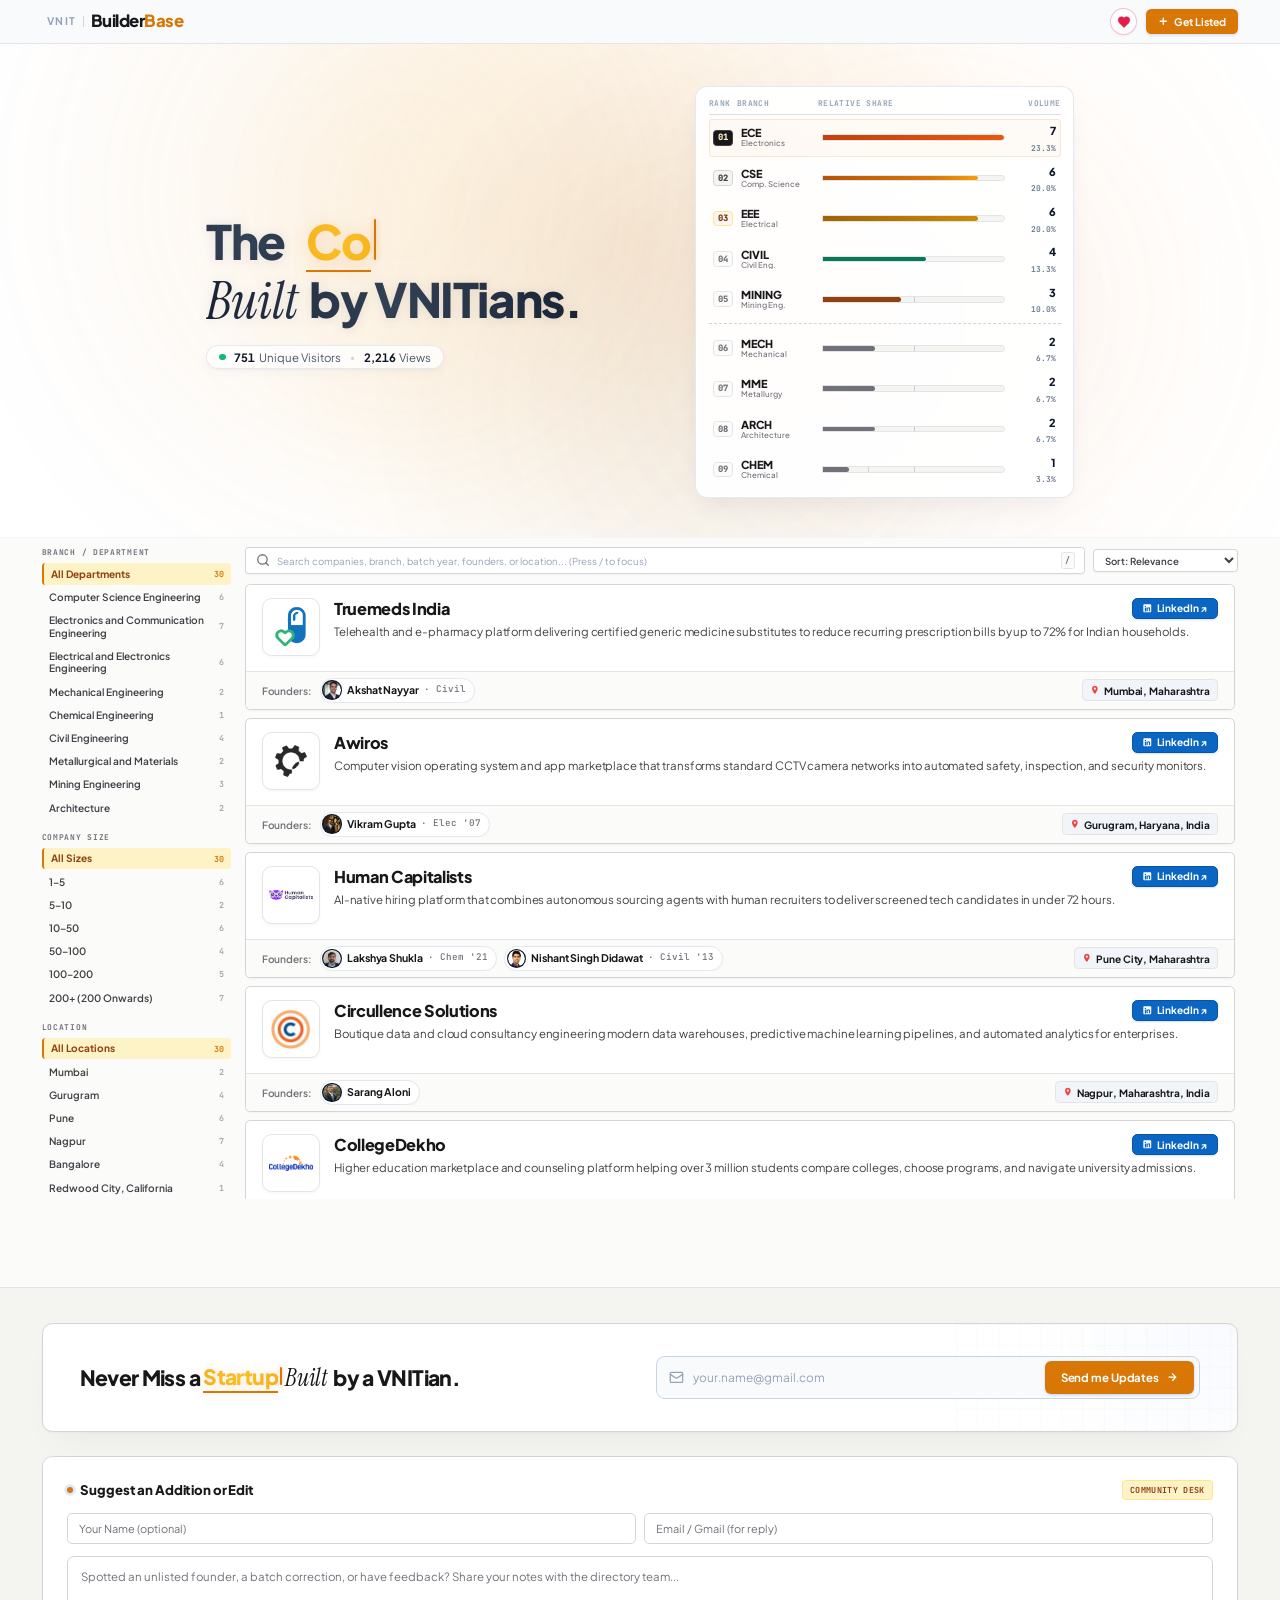
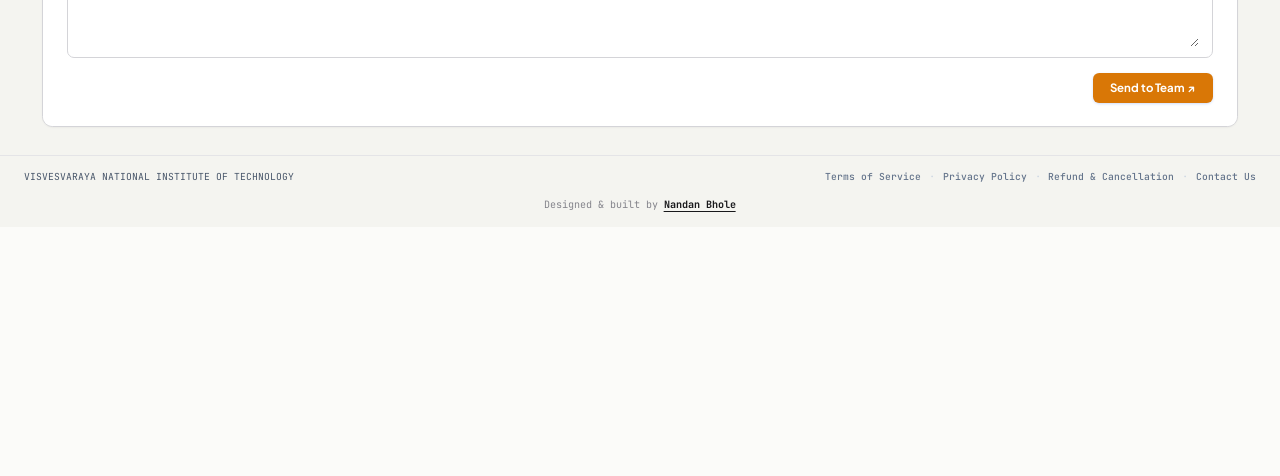
==== commit 21a3c9e0: "Configure telemetry baseline to start from 750 unique visitors and 2,215 views with dual-layer archi" ====
--- a/index.html
+++ b/index.html
@@ -85,9 +85,9 @@
         <!-- Live Social Proof Telemetry Badge -->
         <div class="hero-telemetry-badge" id="heroTelemetryBadge">
           <span class="telemetry-live-dot" aria-hidden="true"></span>
-          <span class="telemetry-stat"><strong id="uniqueVisitorsCounter">1,843</strong> Unique Visitors</span>
+          <span class="telemetry-stat"><strong id="uniqueVisitorsCounter">750</strong> Unique Visitors</span>
           <span class="telemetry-sep">•</span>
-          <span class="telemetry-stat"><strong id="pageViewsCounter">8,995</strong> Views</span>
+          <span class="telemetry-stat"><strong id="pageViewsCounter">2,215</strong> Views</span>
         </div>
       </div>
 
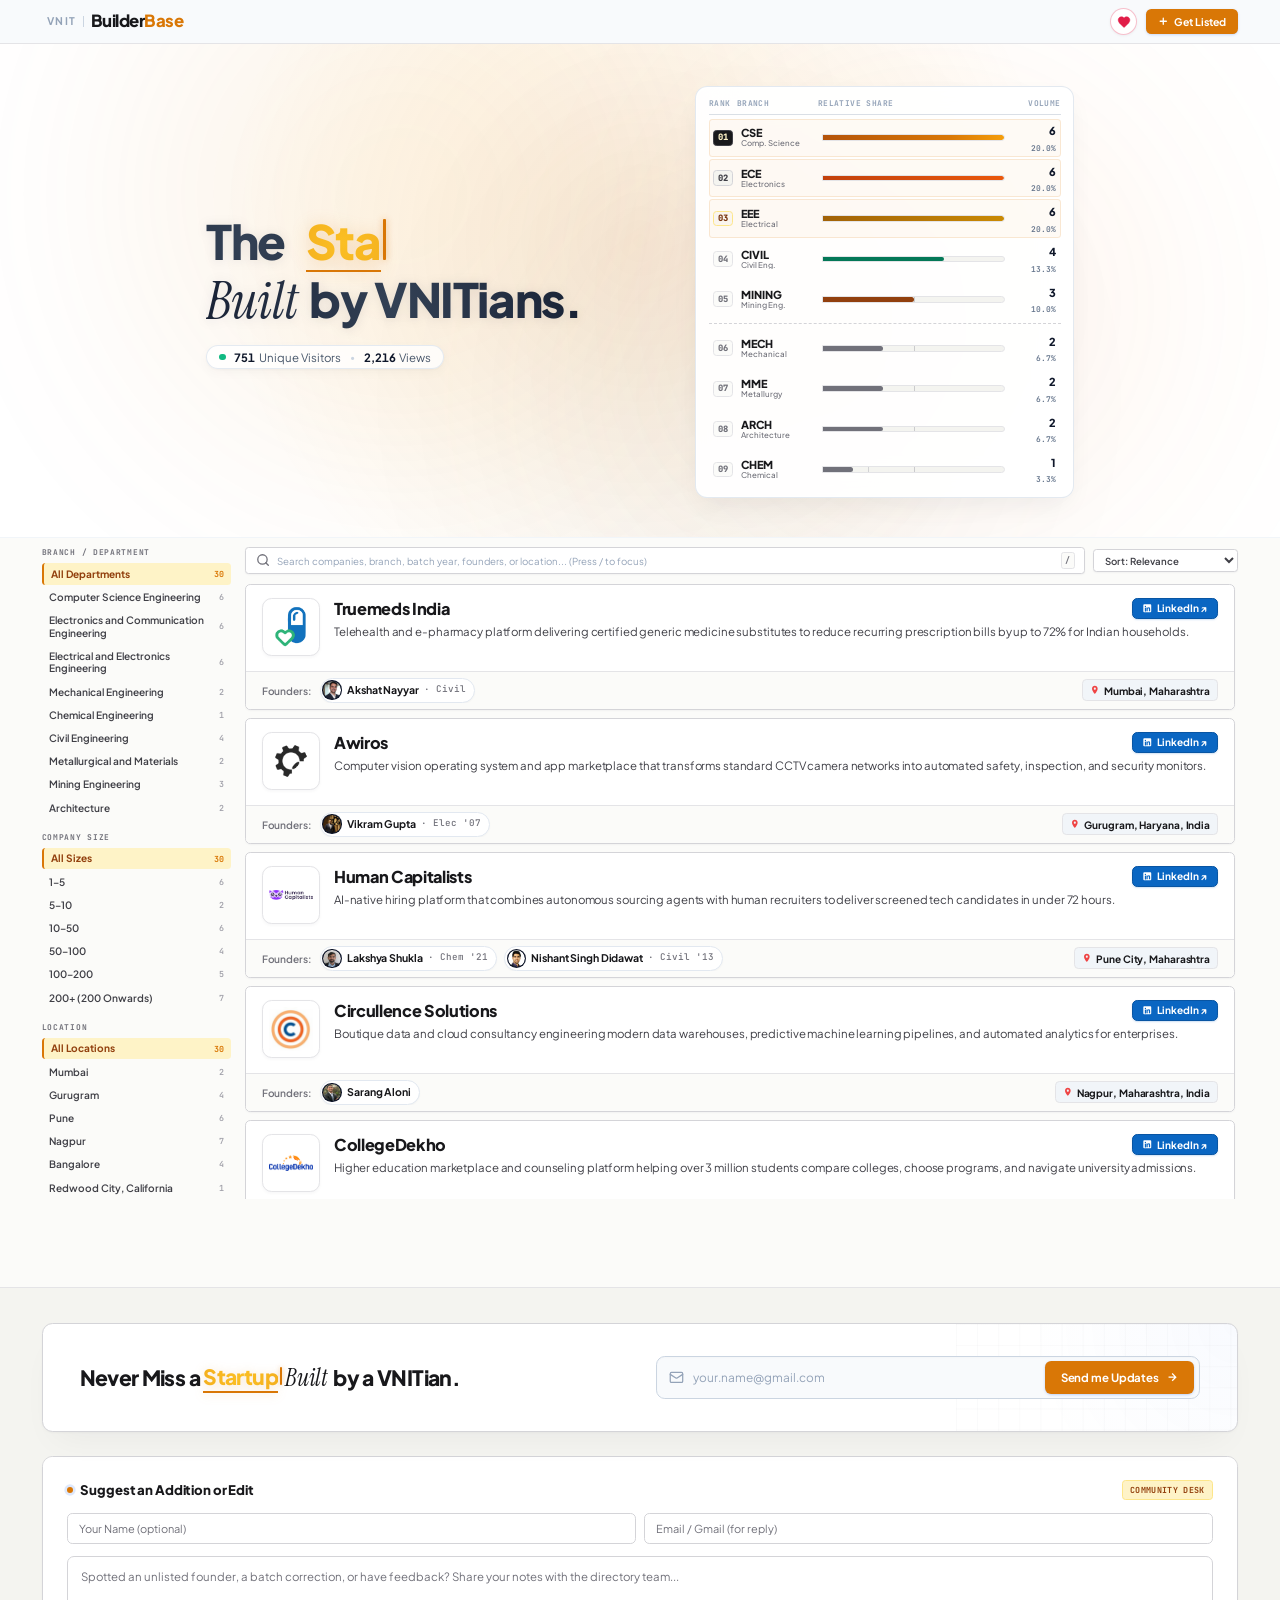
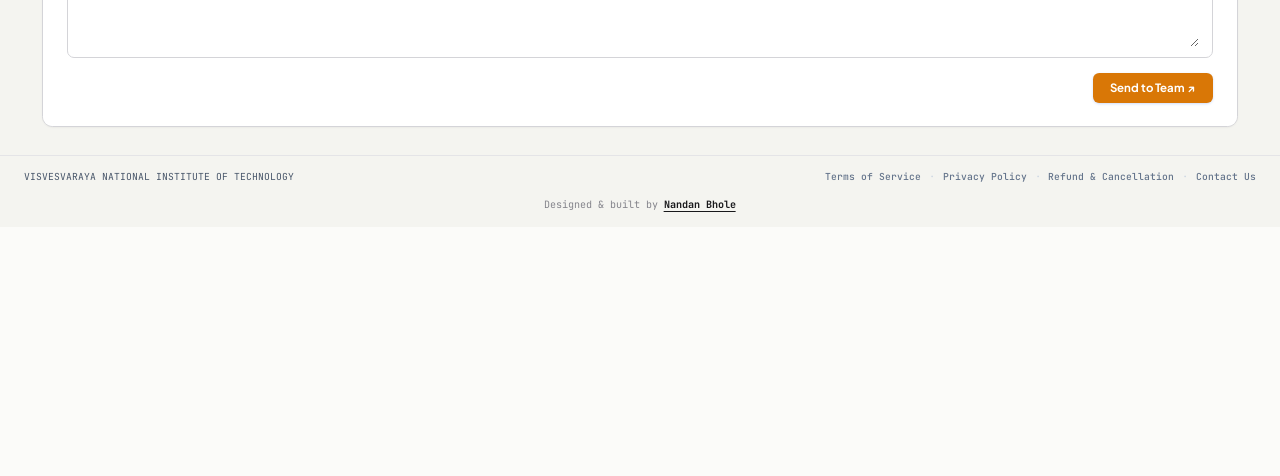
==== commit ce8f2d6b: "Classify ettaflow strictly under EEE (Electrical), fixing ECE count to 6" ====
--- a/index.html
+++ b/index.html
@@ -102,31 +102,31 @@
           </div>
 
           <div class="leaderboard-list" id="heroLeaderboardList">
-            <!-- 01. ECE -->
+            <!-- 01. CSE -->
             <div class="leaderboard-row is-leader">
               <span class="leaderboard-rank rank-01">01</span>
               <div class="leaderboard-branch-info">
-                <span class="leaderboard-branch-code">ECE</span>
-                <span class="leaderboard-branch-sub">Electronics</span>
+                <span class="leaderboard-branch-code">CSE</span>
+                <span class="leaderboard-branch-sub">Comp. Science</span>
               </div>
               <div class="leaderboard-track">
-                <div class="leaderboard-bar bar-ece" data-pct="100" data-count="7" style="width: 100%;"></div>
+                <div class="leaderboard-bar bar-cse" data-pct="100" data-count="6" style="width: 100%;"></div>
               </div>
               <div class="leaderboard-metrics">
-                <span class="leaderboard-val-count">7</span><br>
-                <span class="leaderboard-val-share">23.3%</span>
-              </div>
-            </div>
-
-            <!-- 02. CSE -->
+                <span class="leaderboard-val-count">6</span><br>
+                <span class="leaderboard-val-share">20.0%</span>
+              </div>
+            </div>
+
+            <!-- 02. ECE -->
             <div class="leaderboard-row is-leader">
               <span class="leaderboard-rank rank-02">02</span>
               <div class="leaderboard-branch-info">
-                <span class="leaderboard-branch-code">CSE</span>
-                <span class="leaderboard-branch-sub">Comp. Science</span>
+                <span class="leaderboard-branch-code">ECE</span>
+                <span class="leaderboard-branch-sub">Electronics</span>
               </div>
               <div class="leaderboard-track">
-                <div class="leaderboard-bar bar-cse" data-pct="85.7" data-count="6" style="width: 85.7%;"></div>
+                <div class="leaderboard-bar bar-ece" data-pct="100" data-count="6" style="width: 100%;"></div>
               </div>
               <div class="leaderboard-metrics">
                 <span class="leaderboard-val-count">6</span><br>
@@ -135,14 +135,14 @@
             </div>
 
             <!-- 03. EEE -->
-            <div class="leaderboard-row">
+            <div class="leaderboard-row is-leader">
               <span class="leaderboard-rank rank-03">03</span>
               <div class="leaderboard-branch-info">
                 <span class="leaderboard-branch-code">EEE</span>
                 <span class="leaderboard-branch-sub">Electrical</span>
               </div>
               <div class="leaderboard-track">
-                <div class="leaderboard-bar bar-eee" data-pct="85.7" data-count="6" style="width: 85.7%;"></div>
+                <div class="leaderboard-bar bar-eee" data-pct="100" data-count="6" style="width: 100%;"></div>
               </div>
               <div class="leaderboard-metrics">
                 <span class="leaderboard-val-count">6</span><br>
@@ -158,7 +158,7 @@
                 <span class="leaderboard-branch-sub">Civil Eng.</span>
               </div>
               <div class="leaderboard-track">
-                <div class="leaderboard-bar bar-civil" data-pct="57.1" data-count="4" style="width: 57.1%;"></div>
+                <div class="leaderboard-bar bar-civil" data-pct="66.7" data-count="4" style="width: 66.7%;"></div>
               </div>
               <div class="leaderboard-metrics">
                 <span class="leaderboard-val-count">4</span><br>
@@ -174,7 +174,7 @@
                 <span class="leaderboard-branch-sub">Mining Eng.</span>
               </div>
               <div class="leaderboard-track">
-                <div class="leaderboard-bar bar-mining" data-pct="42.9" data-count="3" style="width: 42.9%;"></div>
+                <div class="leaderboard-bar bar-mining" data-pct="50.0" data-count="3" style="width: 50.0%;"></div>
               </div>
               <div class="leaderboard-metrics">
                 <span class="leaderboard-val-count">3</span><br>
@@ -193,7 +193,7 @@
                 <span class="leaderboard-branch-sub">Mechanical</span>
               </div>
               <div class="leaderboard-track">
-                <div class="leaderboard-bar bar-mech" data-pct="28.6" data-count="2" style="width: 28.6%;"></div>
+                <div class="leaderboard-bar bar-mech" data-pct="33.3" data-count="2" style="width: 33.3%;"></div>
               </div>
               <div class="leaderboard-metrics">
                 <span class="leaderboard-val-count">2</span><br>
@@ -209,7 +209,7 @@
                 <span class="leaderboard-branch-sub">Metallurgy</span>
               </div>
               <div class="leaderboard-track">
-                <div class="leaderboard-bar bar-mme" data-pct="28.6" data-count="2" style="width: 28.6%;"></div>
+                <div class="leaderboard-bar bar-mme" data-pct="33.3" data-count="2" style="width: 33.3%;"></div>
               </div>
               <div class="leaderboard-metrics">
                 <span class="leaderboard-val-count">2</span><br>
@@ -225,7 +225,7 @@
                 <span class="leaderboard-branch-sub">Architecture</span>
               </div>
               <div class="leaderboard-track">
-                <div class="leaderboard-bar bar-arch" data-pct="28.6" data-count="2" style="width: 28.6%;"></div>
+                <div class="leaderboard-bar bar-arch" data-pct="33.3" data-count="2" style="width: 33.3%;"></div>
               </div>
               <div class="leaderboard-metrics">
                 <span class="leaderboard-val-count">2</span><br>
@@ -241,7 +241,7 @@
                 <span class="leaderboard-branch-sub">Chemical</span>
               </div>
               <div class="leaderboard-track">
-                <div class="leaderboard-bar bar-chem" data-pct="14.3" data-count="1" style="width: 14.3%;"></div>
+                <div class="leaderboard-bar bar-chem" data-pct="16.7" data-count="1" style="width: 16.7%;"></div>
               </div>
               <div class="leaderboard-metrics">
                 <span class="leaderboard-val-count">1</span><br>
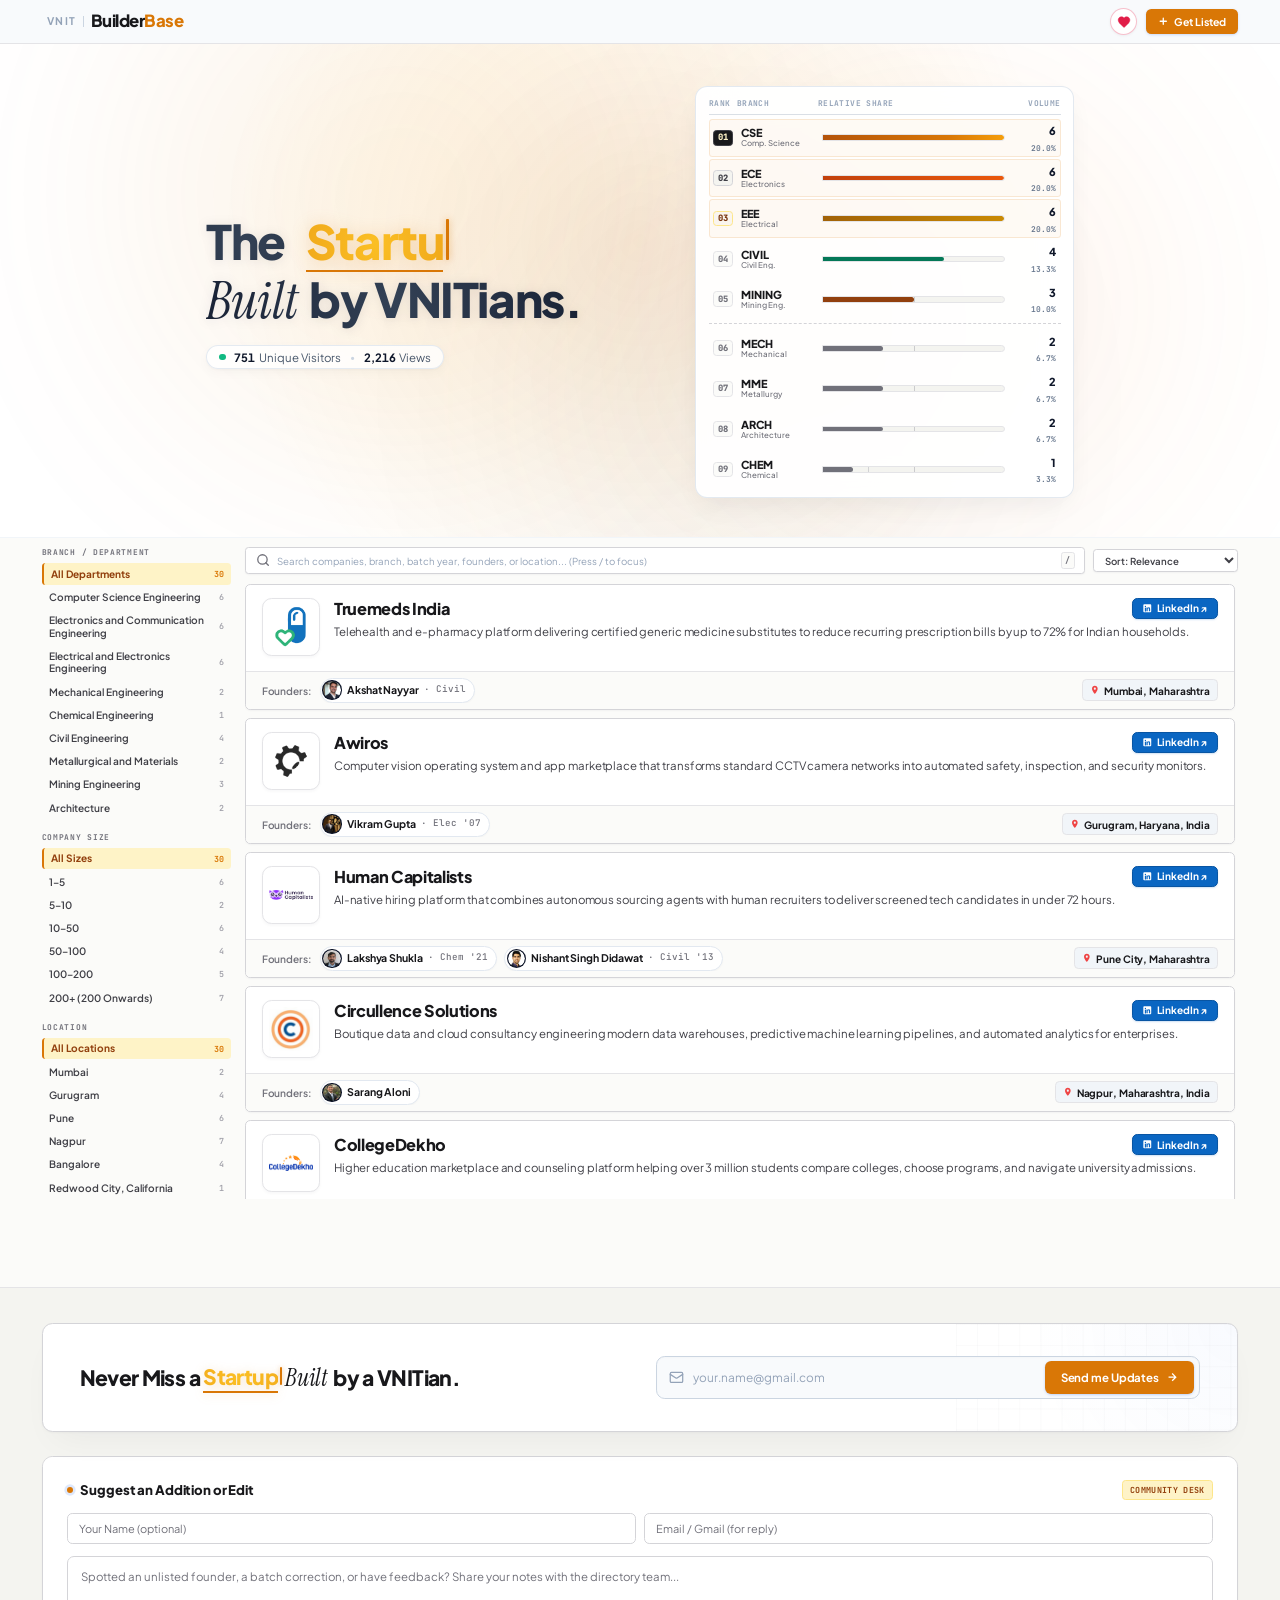
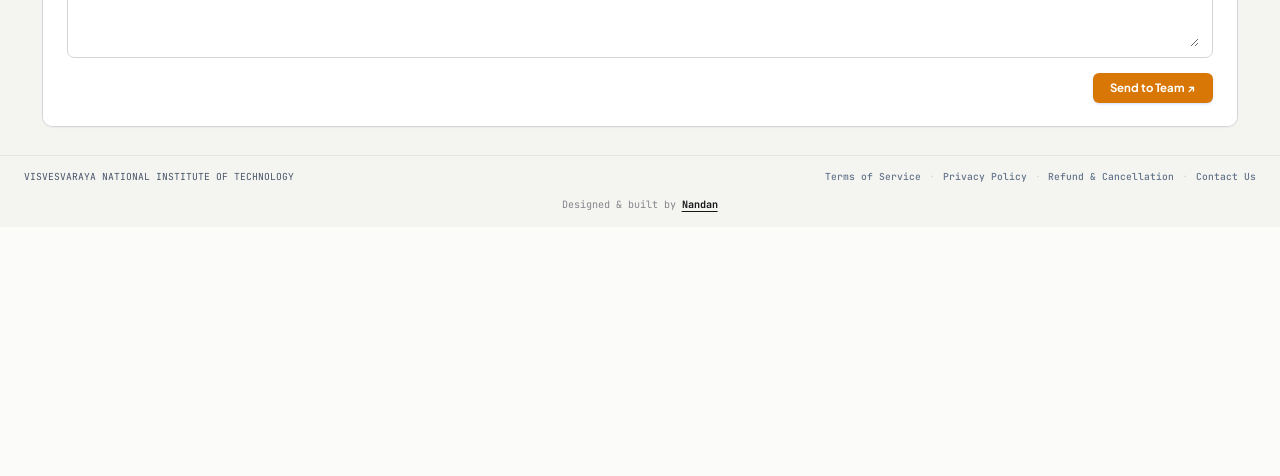
==== commit cb9eb8d9: "Update footer byline to Designed & built by Nandan" ====
--- a/index.html
+++ b/index.html
@@ -563,7 +563,7 @@
       </div>
       <div class="footer-byline-bar">
         <span class="byline-prefix">Designed &amp; built by</span>
-        <button type="button" class="byline-maker-btn" onclick="openColophonModal()" aria-label="About the Maker Nandan Bhole">Nandan Bhole</button>
+        <button type="button" class="byline-maker-btn" onclick="openColophonModal()" aria-label="About the Maker Nandan">Nandan</button>
       </div>
     </div>
   </footer>
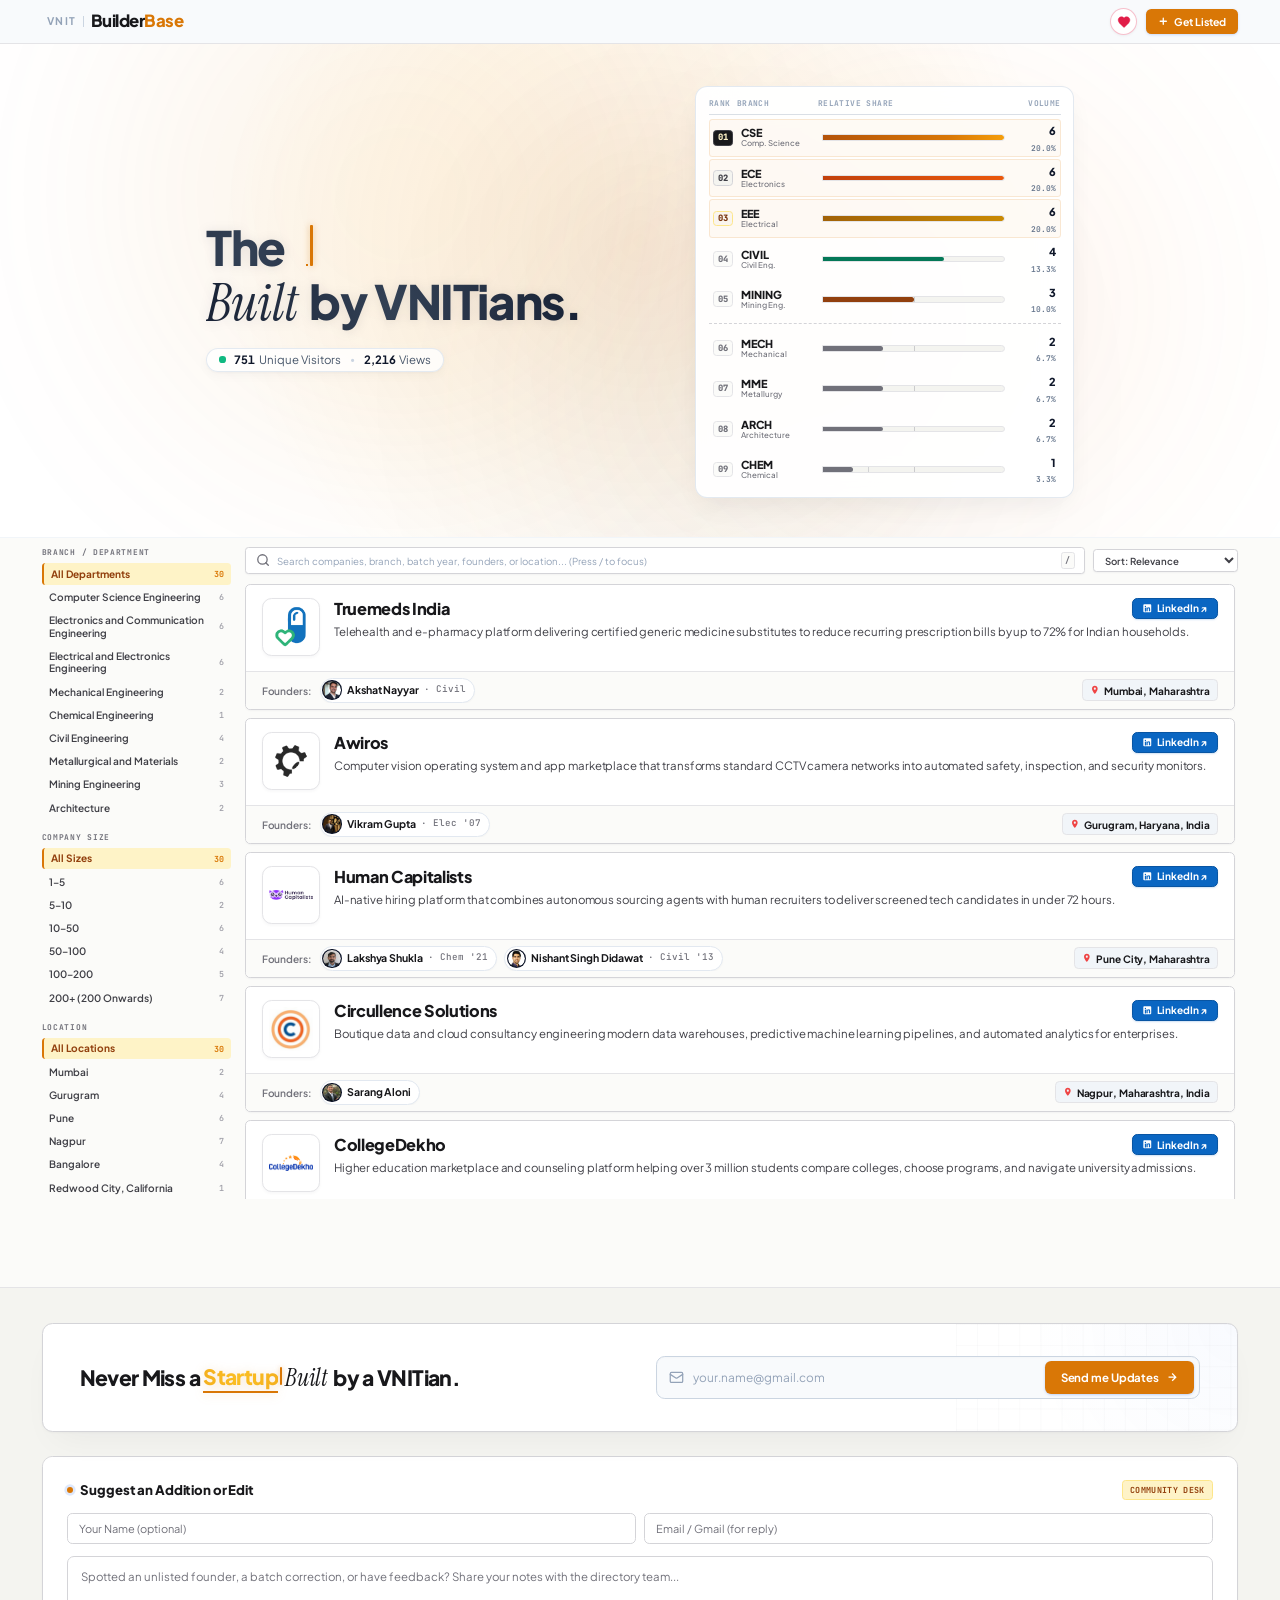
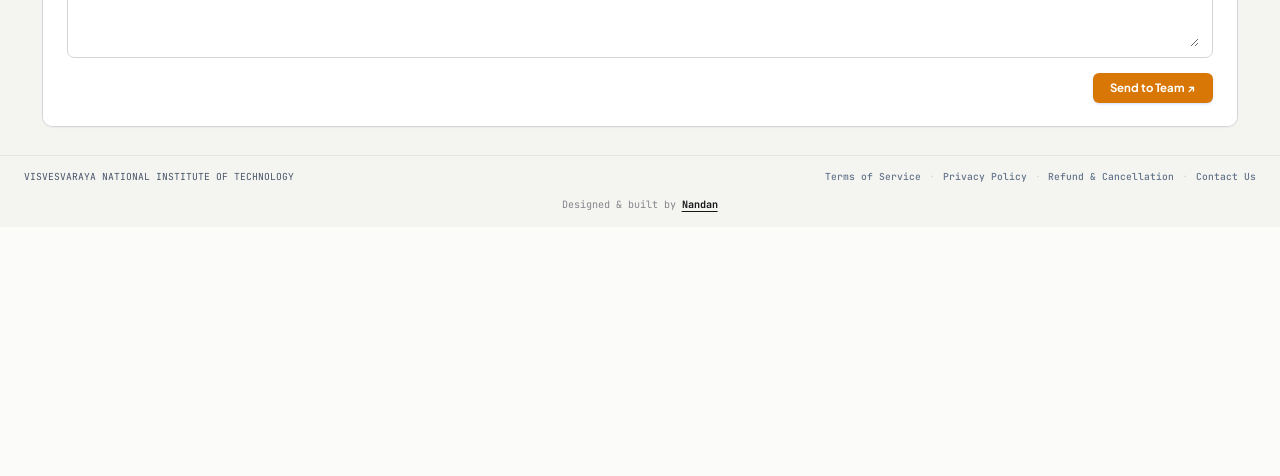
==== commit 462e7300: "fix: remove funding metric from drawer and remove razorpay step hint" ====
--- a/index.html
+++ b/index.html
@@ -818,13 +818,8 @@
           Pay ₹150 via GPay / UPI / Cards ↗
         </a>
 
-        <!-- Helpful Dynamic Step Hint -->
-        <div id="dockStepHint" style="font-size: 11px; color: var(--ink-muted); text-align: center; margin-top: 8px; font-family: var(--font-mono); line-height: 1.4;">
-          💡 Enter ₹150 on the Razorpay screen to complete via GPay / PhonePe / Cards
-        </div>
-
         <!-- Finalized Reassurance Micro-Line -->
-        <div class="dock-support-trust-row" style="margin-top: 10px;">
+        <div class="dock-support-trust-row" style="margin-top: 12px;">
           <span style="color:#10B981;font-size:12px;">🛡️</span>
           <span>100% goes directly to server hosting & adding new startups</span>
         </div>
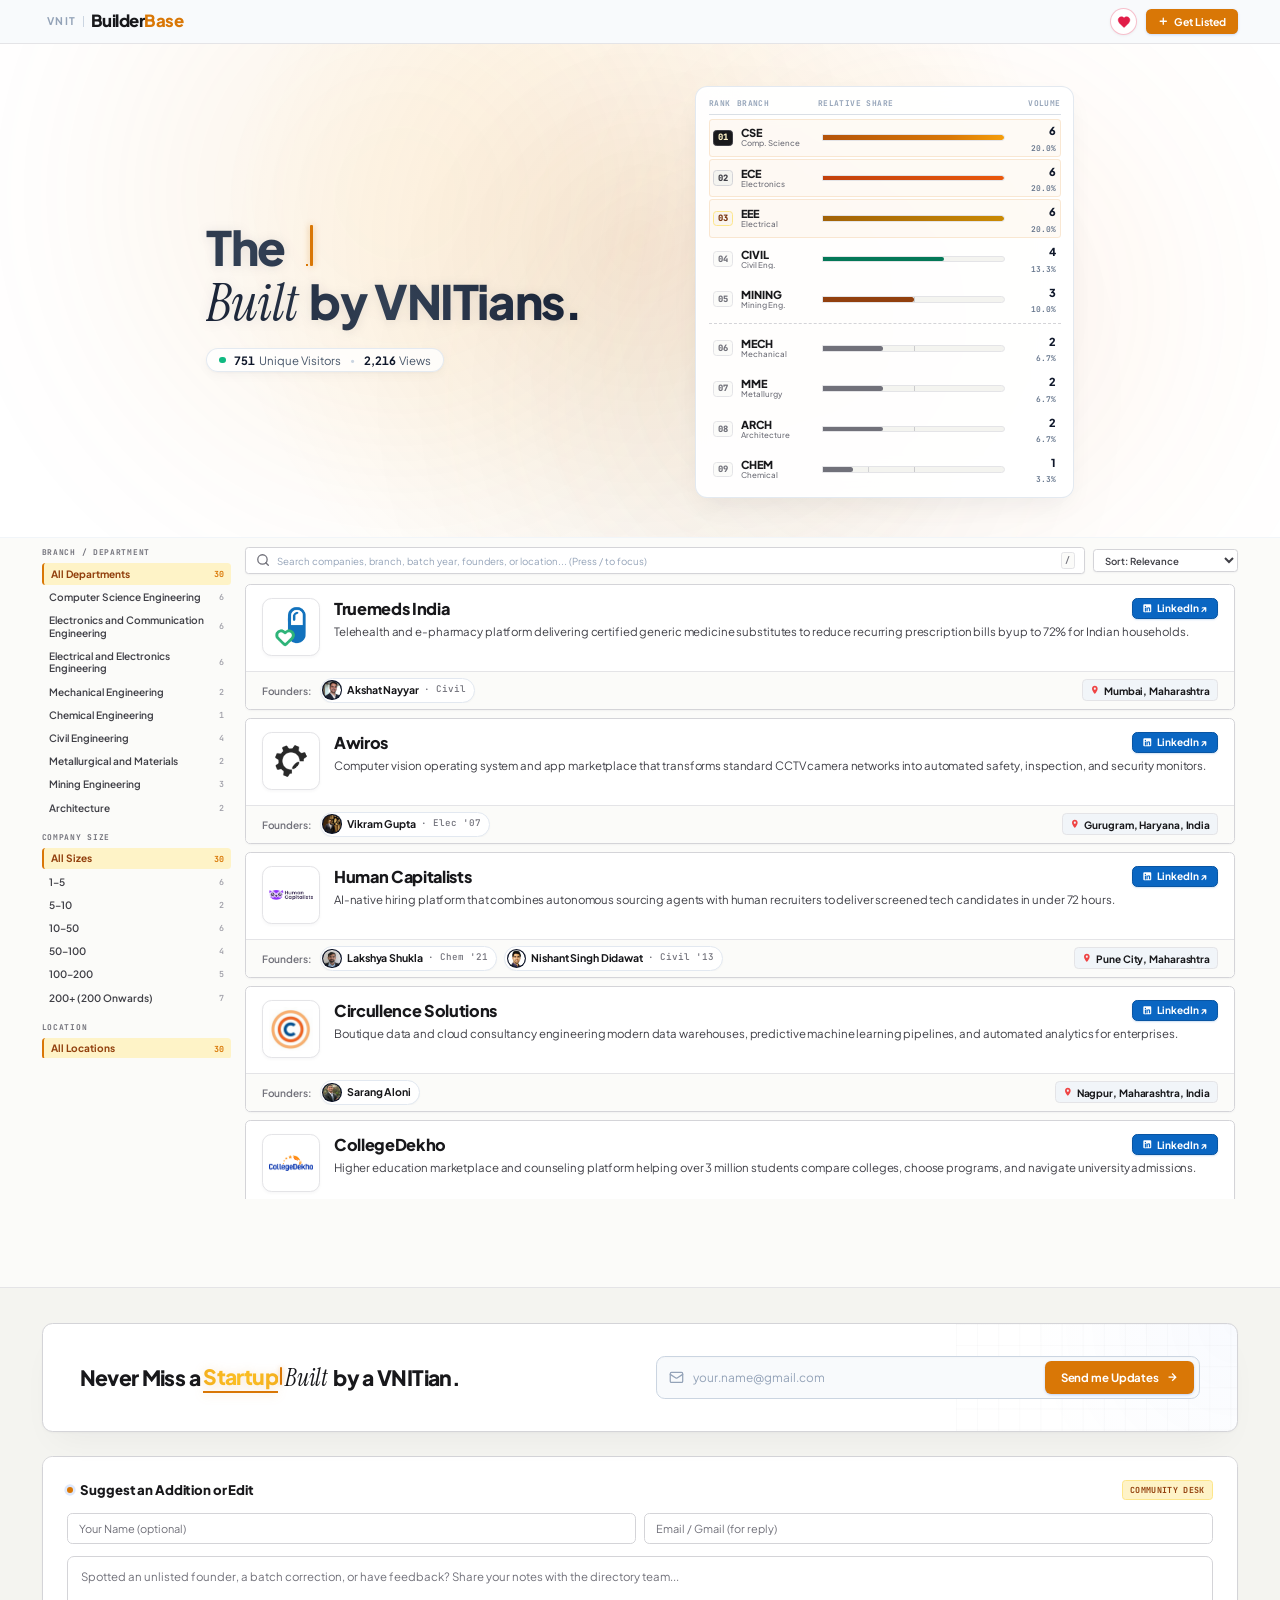
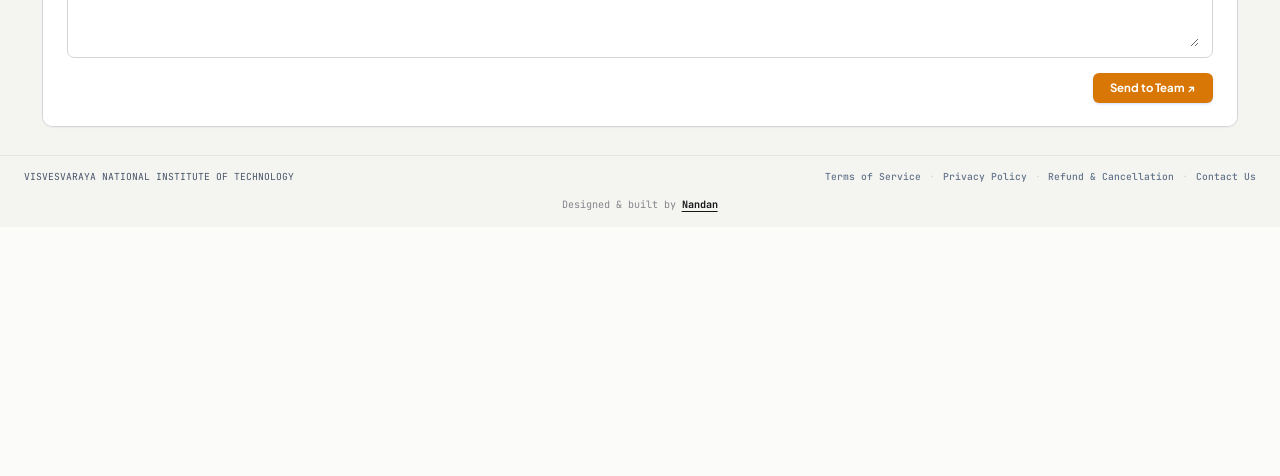
==== commit d0d6ce0f: "feat: integrate PostHog analytics, autocapture and session replay" ====
--- a/index.html
+++ b/index.html
@@ -25,7 +25,15 @@
   <!-- Core Design System Stylesheet -->
   <link rel="stylesheet" href="css/style.css?v=dock_spacing_v3">
 
-  <!-- Production Build: Buy Me a Coffee Integration 2026-10-12 -->
+  <!-- PostHog Analytics, Autocapture & Session Replay -->
+  <script>
+    !function(t,e){var o,n,p,r;e.__SV||(window.posthog && window.posthog.__loaded)||(window.posthog=e,e._i=[],e.init=function(i,s,a){function g(t,e){var o=e.split(".");2==o.length&&(t=t[o[0]],e=o[1]),t[e]=function(){t.push([e].concat(Array.prototype.slice.call(arguments,0)))}}p||((p=t.createElement("script")).type="text/javascript",p.crossOrigin="anonymous",p.async=!0,p.src=s.api_host.replace(".i.posthog.com","-assets.i.posthog.com")+"/static/array.js",p.onerror=function(){p=null},(r=t.getElementsByTagName("script")[0]).parentNode.insertBefore(p,r));var u=e;for(void 0!==a?u=e[a]=[]:a="posthog",u.people=u.people||[],Object.defineProperty(u,"toString",{configurable:!0,enumerable:!0,writable:!0,value:function(t){var e="posthog";return"posthog"!==a&&(e+="."+a),t||(e+=" (stub)"),e}}),Object.defineProperty(u.people,"toString",{configurable:!0,enumerable:!0,writable:!0,value:function(){return u.toString(1)+".people (stub)"}}),o="du fu pu gu bu init Vu Gu zu Uu Ku el Wu Xu qu rc oc ac lc uc cc capture getExtension Qu cu fc calculateEventProperties dc register register_once register_for_session unregister unregister_for_session bc Bu gc getFeatureFlag getFeatureFlagPayload getFeatureFlagResult getAllFeatureFlags isFeatureEnabled reloadFeatureFlags updateFlags updateEarlyAccessFeatureEnrollment getEarlyAccessFeatures on onFeatureFlags onSurveysLoaded onSessionId getSurveys getActiveMatchingSurveys onActiveMatchingSurveysChanged renderSurvey displaySurvey cancelPendingSurvey canRenderSurvey canRenderSurveyAsync identify setPersonProperties unsetPersonProperties group resetGroups setPersonPropertiesForFlags resetPersonPropertiesForFlags setGroupPropertiesForFlags resetGroupPropertiesForFlags reset wc shutdown setIdentity clearIdentity get_distinct_id getGroups get_session_id get_session_replay_url alias set_config startSessionRecording stopSessionRecording sessionRecordingStarted captureException addExceptionStep captureLog startExceptionAutocapture stopExceptionAutocapture loadToolbar get_property getSessionProperty mc ec createPersonProfile setInternalOrTestUser yc Su wu opt_in_capturing opt_out_capturing ku has_opted_in_capturing has_opted_out_capturing get_explicit_consent_status is_capturing clear_opt_in_out_capturing Yu debug il Os getPageViewId captureTraceFeedback captureTraceMetric Ou".split(" "),n=0;n<o.length;n++)g(u,o[n]);e._i.push([i,s,a])},e.__SV=1)}(document,window.posthog||[]);
+    posthog.init('phc_B4iqa2wWrCsNqAbZjSwv79zFkCsLqV4G28MNwHLbXp4T', {
+      api_host: 'https://us.i.posthog.com',
+      defaults: '2026-05-30',
+      person_profiles: 'always'
+    });
+  </script>
 </head>
 
 <body>
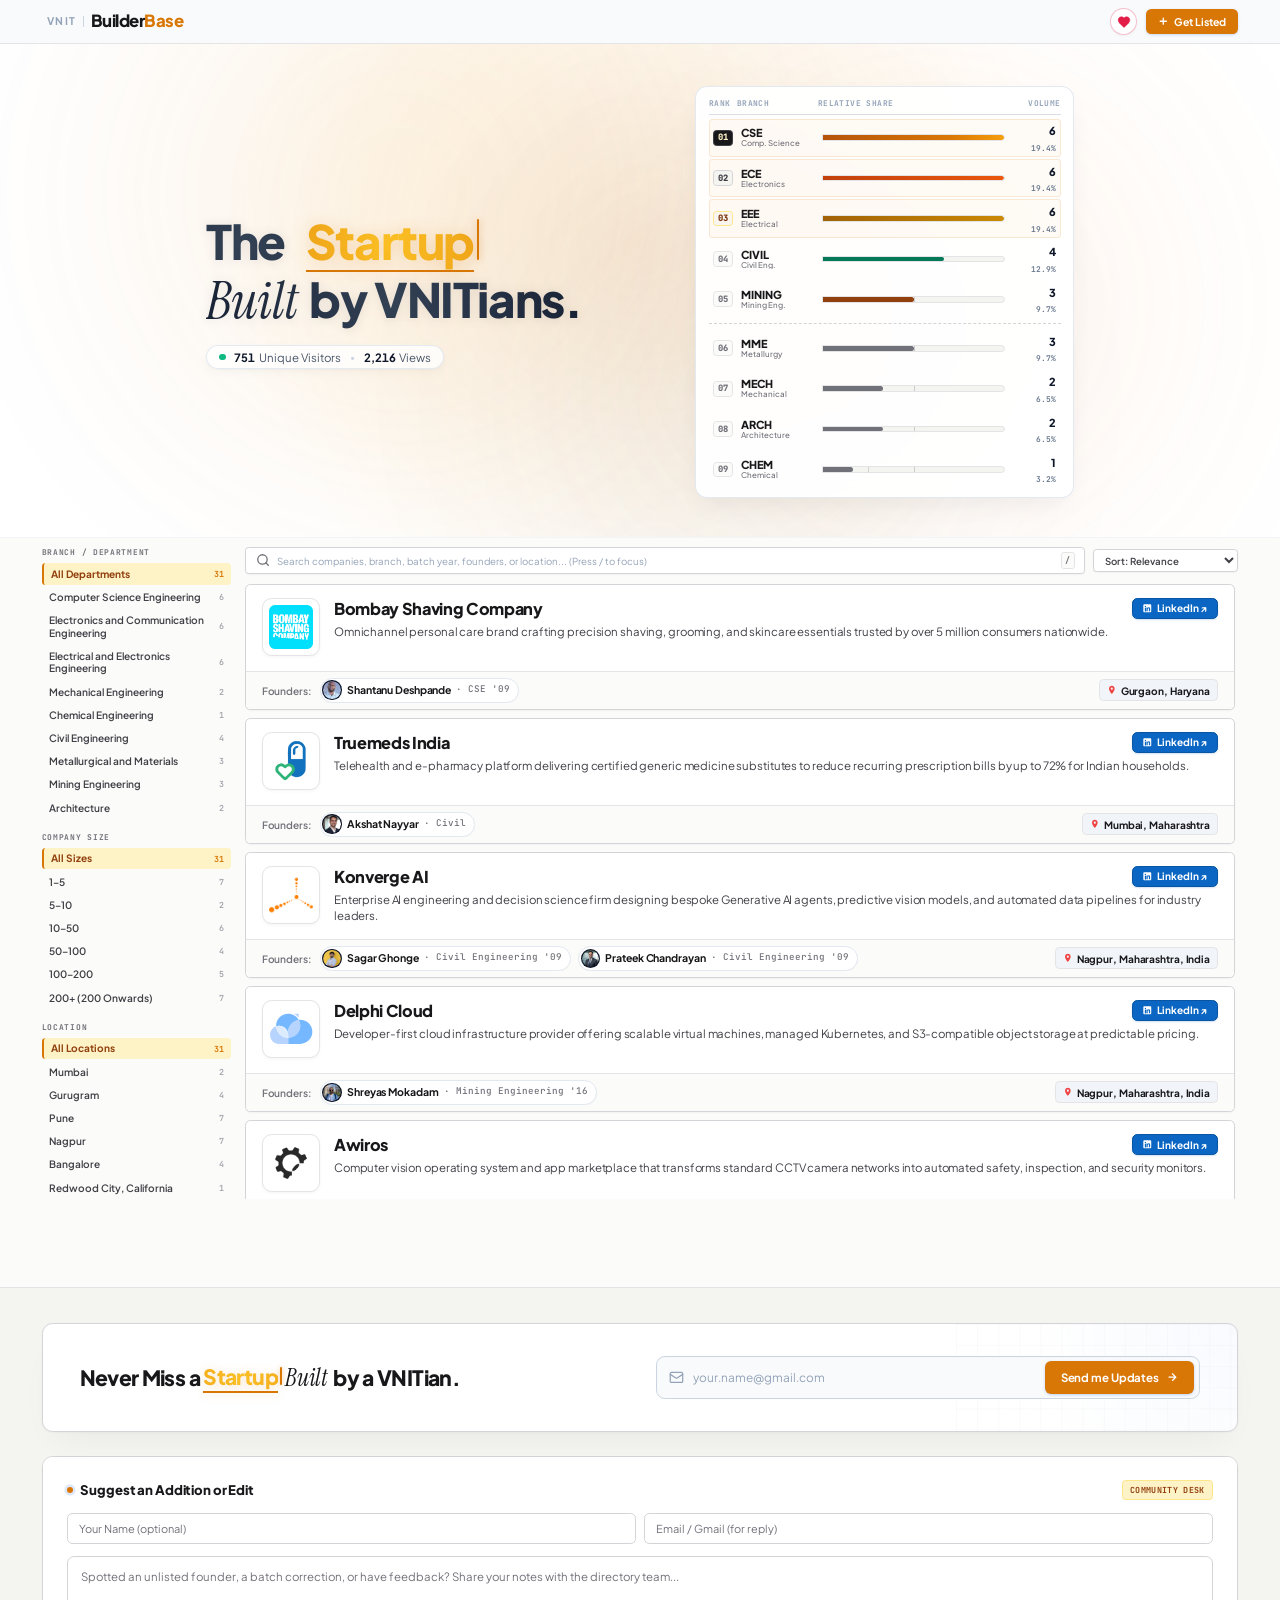
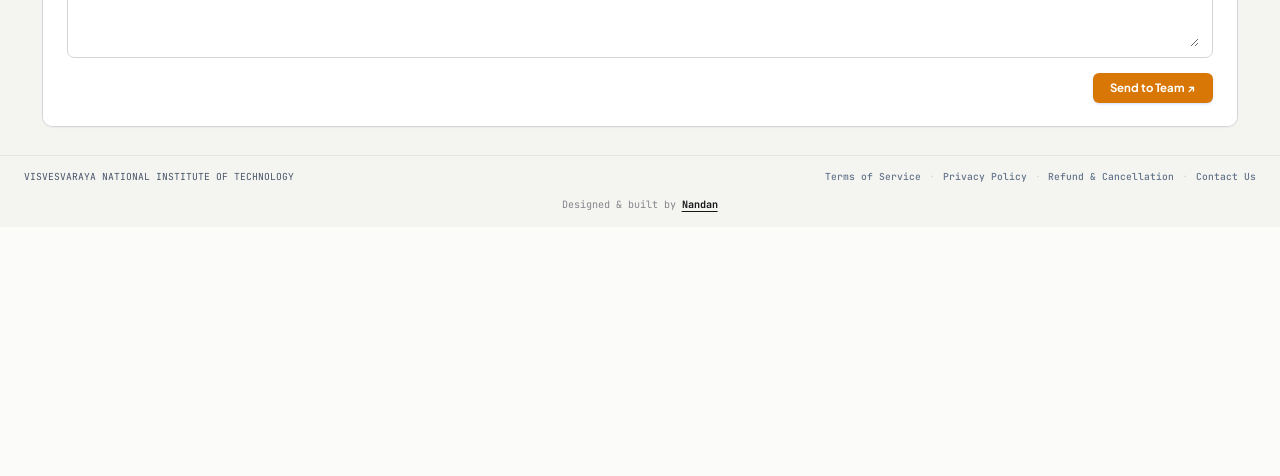
==== commit 29d8dc45: "feat: add FDVZ Healthy Life (Foodvez) by Krushna Pandhare to MME branch and update leaderboard count" ====
--- a/index.html
+++ b/index.html
@@ -122,7 +122,7 @@
               </div>
               <div class="leaderboard-metrics">
                 <span class="leaderboard-val-count">6</span><br>
-                <span class="leaderboard-val-share">20.0%</span>
+                <span class="leaderboard-val-share">19.4%</span>
               </div>
             </div>
 
@@ -138,7 +138,7 @@
               </div>
               <div class="leaderboard-metrics">
                 <span class="leaderboard-val-count">6</span><br>
-                <span class="leaderboard-val-share">20.0%</span>
+                <span class="leaderboard-val-share">19.4%</span>
               </div>
             </div>
 
@@ -154,7 +154,7 @@
               </div>
               <div class="leaderboard-metrics">
                 <span class="leaderboard-val-count">6</span><br>
-                <span class="leaderboard-val-share">20.0%</span>
+                <span class="leaderboard-val-share">19.4%</span>
               </div>
             </div>
 
@@ -170,7 +170,7 @@
               </div>
               <div class="leaderboard-metrics">
                 <span class="leaderboard-val-count">4</span><br>
-                <span class="leaderboard-val-share">13.3%</span>
+                <span class="leaderboard-val-share">12.9%</span>
               </div>
             </div>
 
@@ -186,42 +186,42 @@
               </div>
               <div class="leaderboard-metrics">
                 <span class="leaderboard-val-count">3</span><br>
-                <span class="leaderboard-val-share">10.0%</span>
-              </div>
-            </div>
-
-            <!-- Dashed Tier Divider -->
-            <div class="leaderboard-tier-divider"></div>
-
-            <!-- 06. MECH -->
+                <span class="leaderboard-val-share">9.7%</span>
+              </div>
+            </div>
+
+            <!-- 06. MME -->
             <div class="leaderboard-row">
               <span class="leaderboard-rank rank-standard">06</span>
               <div class="leaderboard-branch-info">
-                <span class="leaderboard-branch-code">MECH</span>
-                <span class="leaderboard-branch-sub">Mechanical</span>
+                <span class="leaderboard-branch-code">MME</span>
+                <span class="leaderboard-branch-sub">Metallurgy</span>
               </div>
               <div class="leaderboard-track">
-                <div class="leaderboard-bar bar-mech" data-pct="33.3" data-count="2" style="width: 33.3%;"></div>
+                <div class="leaderboard-bar bar-mme" data-pct="50.0" data-count="3" style="width: 50.0%;"></div>
               </div>
               <div class="leaderboard-metrics">
-                <span class="leaderboard-val-count">2</span><br>
-                <span class="leaderboard-val-share">6.7%</span>
-              </div>
-            </div>
-
-            <!-- 07. MME -->
+                <span class="leaderboard-val-count">3</span><br>
+                <span class="leaderboard-val-share">9.7%</span>
+              </div>
+            </div>
+
+            <!-- Dashed Tier Divider -->
+            <div class="leaderboard-tier-divider"></div>
+
+            <!-- 07. MECH -->
             <div class="leaderboard-row">
               <span class="leaderboard-rank rank-standard">07</span>
               <div class="leaderboard-branch-info">
-                <span class="leaderboard-branch-code">MME</span>
-                <span class="leaderboard-branch-sub">Metallurgy</span>
+                <span class="leaderboard-branch-code">MECH</span>
+                <span class="leaderboard-branch-sub">Mechanical</span>
               </div>
               <div class="leaderboard-track">
-                <div class="leaderboard-bar bar-mme" data-pct="33.3" data-count="2" style="width: 33.3%;"></div>
+                <div class="leaderboard-bar bar-mech" data-pct="33.3" data-count="2" style="width: 33.3%;"></div>
               </div>
               <div class="leaderboard-metrics">
                 <span class="leaderboard-val-count">2</span><br>
-                <span class="leaderboard-val-share">6.7%</span>
+                <span class="leaderboard-val-share">6.5%</span>
               </div>
             </div>
 
@@ -237,7 +237,7 @@
               </div>
               <div class="leaderboard-metrics">
                 <span class="leaderboard-val-count">2</span><br>
-                <span class="leaderboard-val-share">6.7%</span>
+                <span class="leaderboard-val-share">6.5%</span>
               </div>
             </div>
 
@@ -253,7 +253,7 @@
               </div>
               <div class="leaderboard-metrics">
                 <span class="leaderboard-val-count">1</span><br>
-                <span class="leaderboard-val-share">3.3%</span>
+                <span class="leaderboard-val-share">3.2%</span>
               </div>
             </div>
           </div>
@@ -302,7 +302,7 @@
           </div>
           <div class="facet-item" onclick="toggleFacet('branch', 'Metallurgy')">
             <span>Metallurgical and Materials</span>
-            <span class="facet-count" id="branchMetCount">2</span>
+            <span class="facet-count" id="branchMetCount">3</span>
           </div>
           <div class="facet-item" onclick="toggleFacet('branch', 'Mining')">
             <span>Mining Engineering</span>
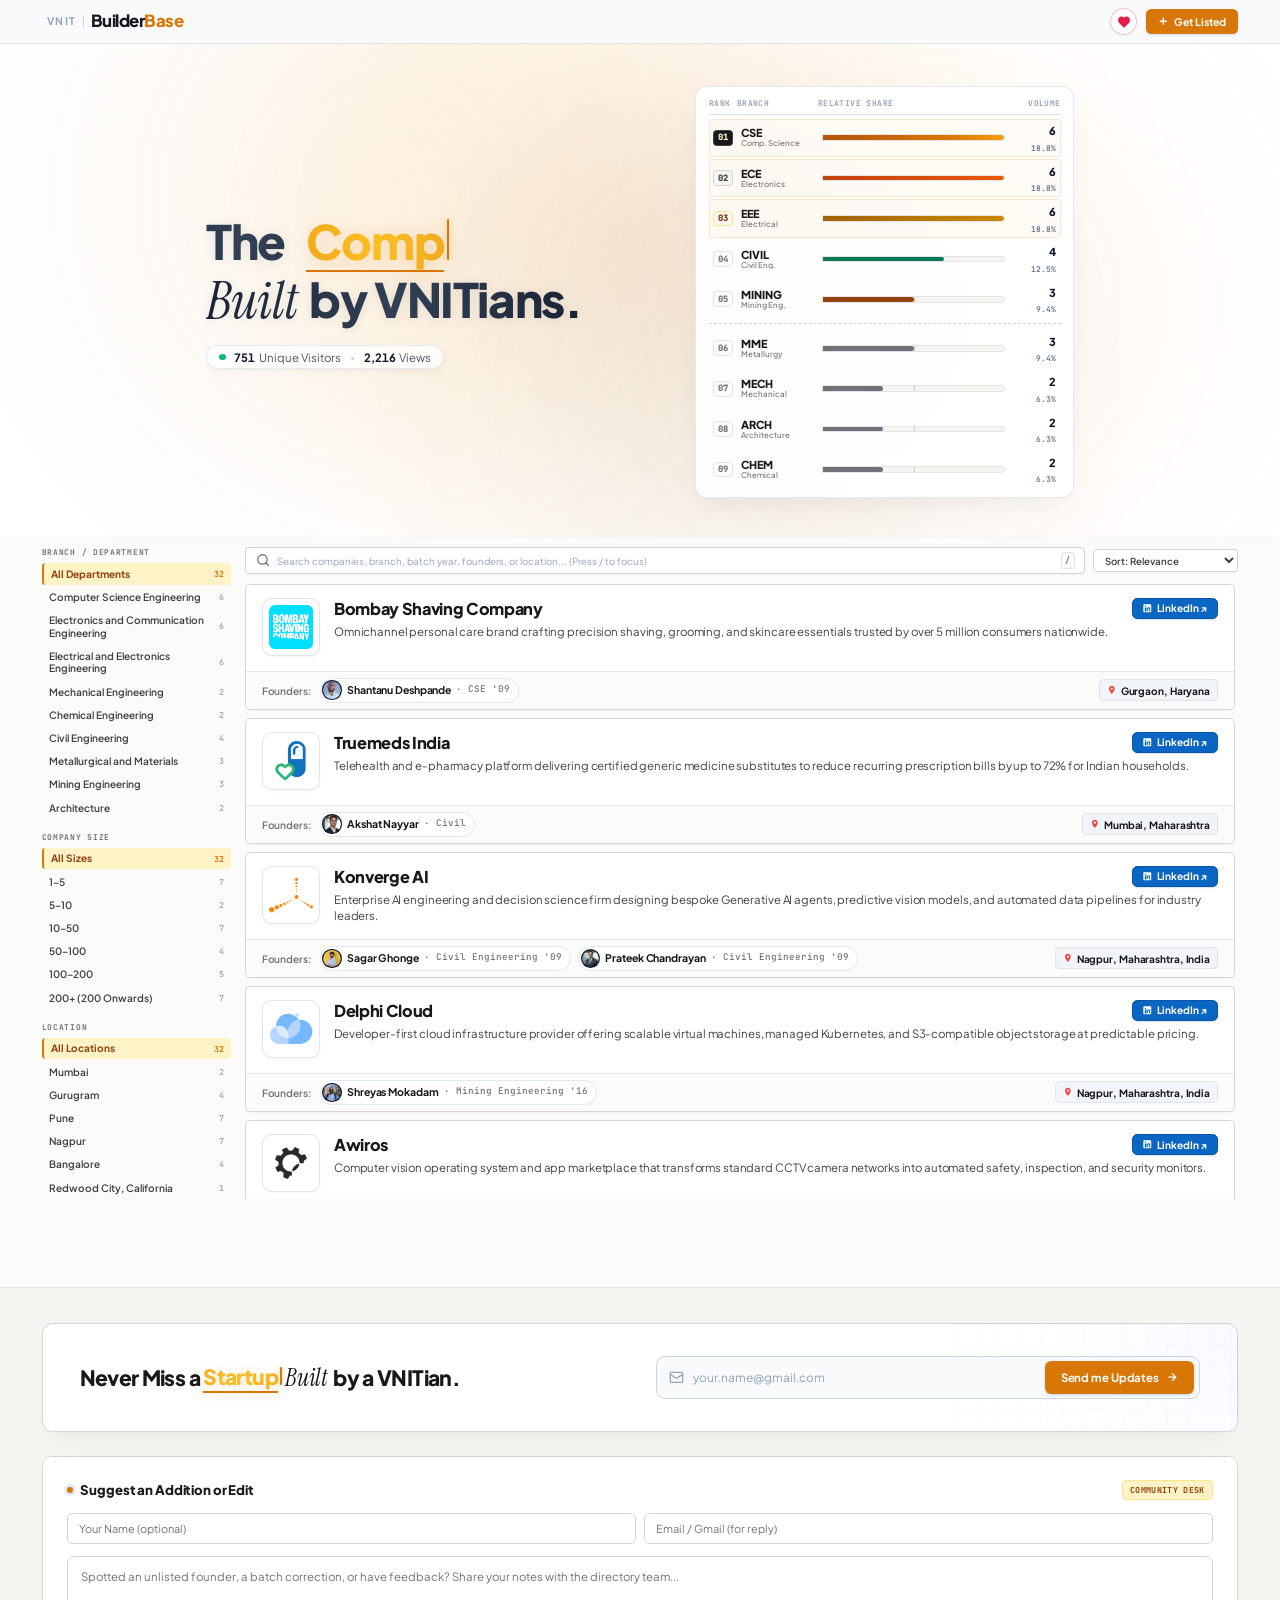
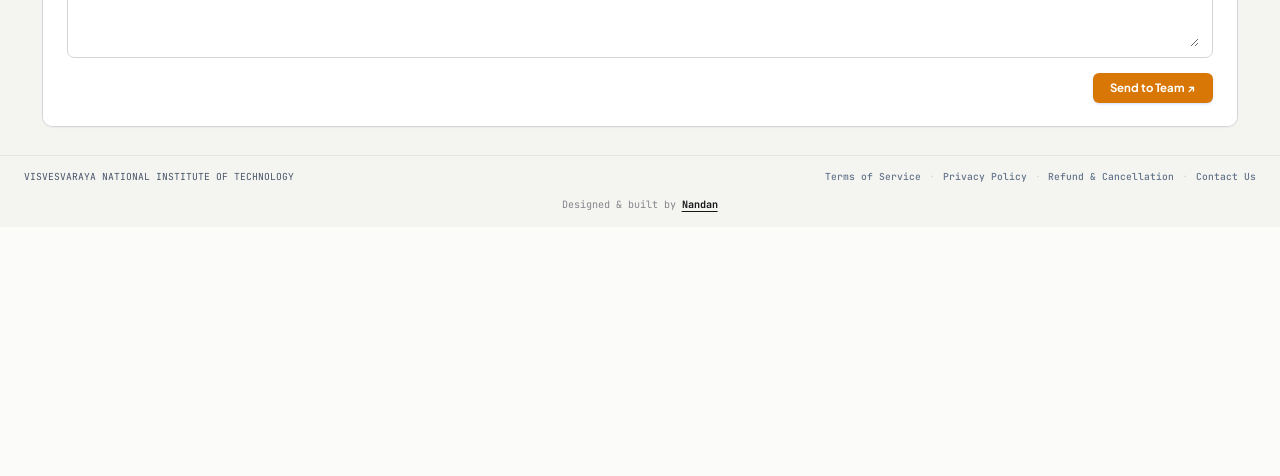
==== commit 97439040: "feat: add The Creative Cult by Akash Majumder (CME '24) and update Chemical branch counts" ====
--- a/index.html
+++ b/index.html
@@ -249,11 +249,11 @@
                 <span class="leaderboard-branch-sub">Chemical</span>
               </div>
               <div class="leaderboard-track">
-                <div class="leaderboard-bar bar-chem" data-pct="16.7" data-count="1" style="width: 16.7%;"></div>
+                <div class="leaderboard-bar bar-chem" data-pct="33.3" data-count="2" style="width: 33.3%;"></div>
               </div>
               <div class="leaderboard-metrics">
-                <span class="leaderboard-val-count">1</span><br>
-                <span class="leaderboard-val-share">3.2%</span>
+                <span class="leaderboard-val-count">2</span><br>
+                <span class="leaderboard-val-share">6.3%</span>
               </div>
             </div>
           </div>
@@ -294,7 +294,7 @@
           </div>
           <div class="facet-item" onclick="toggleFacet('branch', 'Chemical')">
             <span>Chemical Engineering</span>
-            <span class="facet-count" id="branchChemCount">1</span>
+            <span class="facet-count" id="branchChemCount">2</span>
           </div>
           <div class="facet-item" onclick="toggleFacet('branch', 'Civil')">
             <span>Civil Engineering</span>
@@ -333,7 +333,7 @@
           </div>
           <div class="facet-item" onclick="toggleFacet('team', '10-50')">
             <span>10–50</span>
-            <span class="facet-count" id="team1050Count">8</span>
+            <span class="facet-count" id="team1050Count">9</span>
           </div>
           <div class="facet-item" onclick="toggleFacet('team', '50-100')">
             <span>50–100</span>
